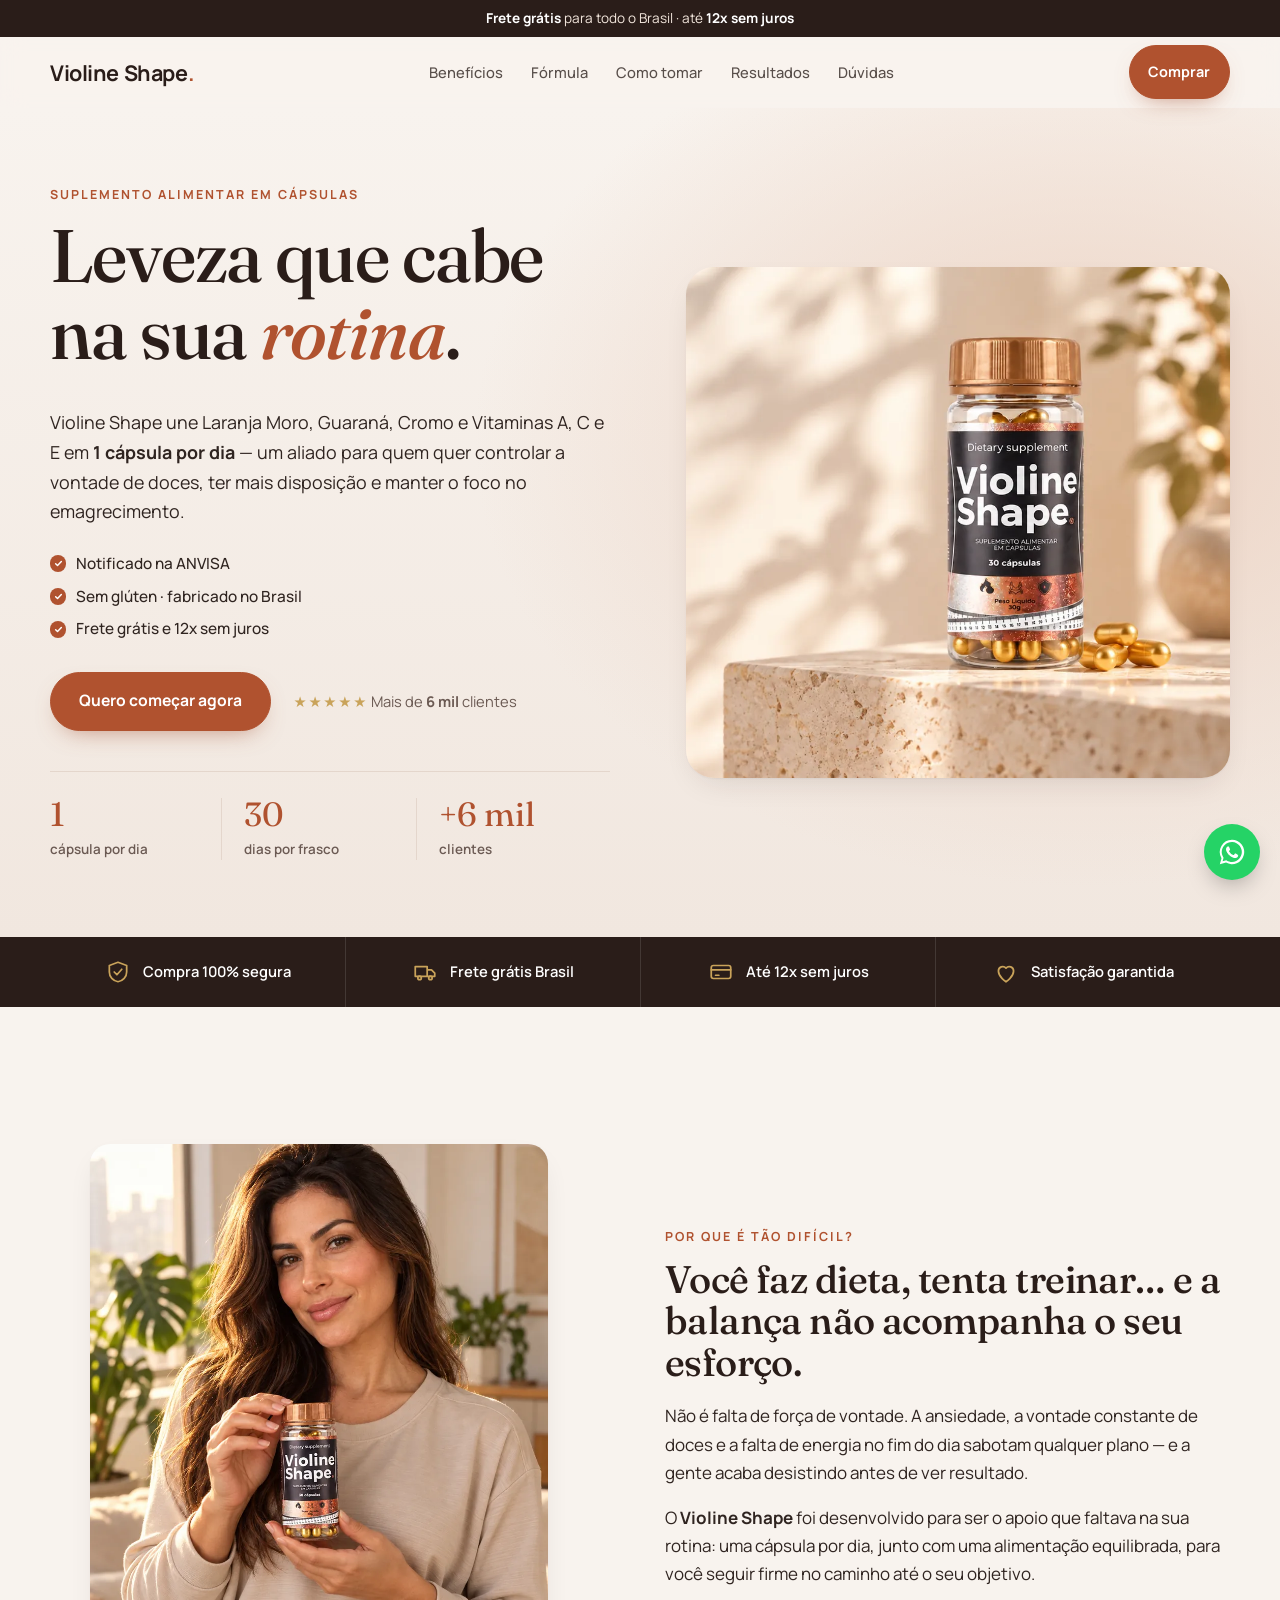
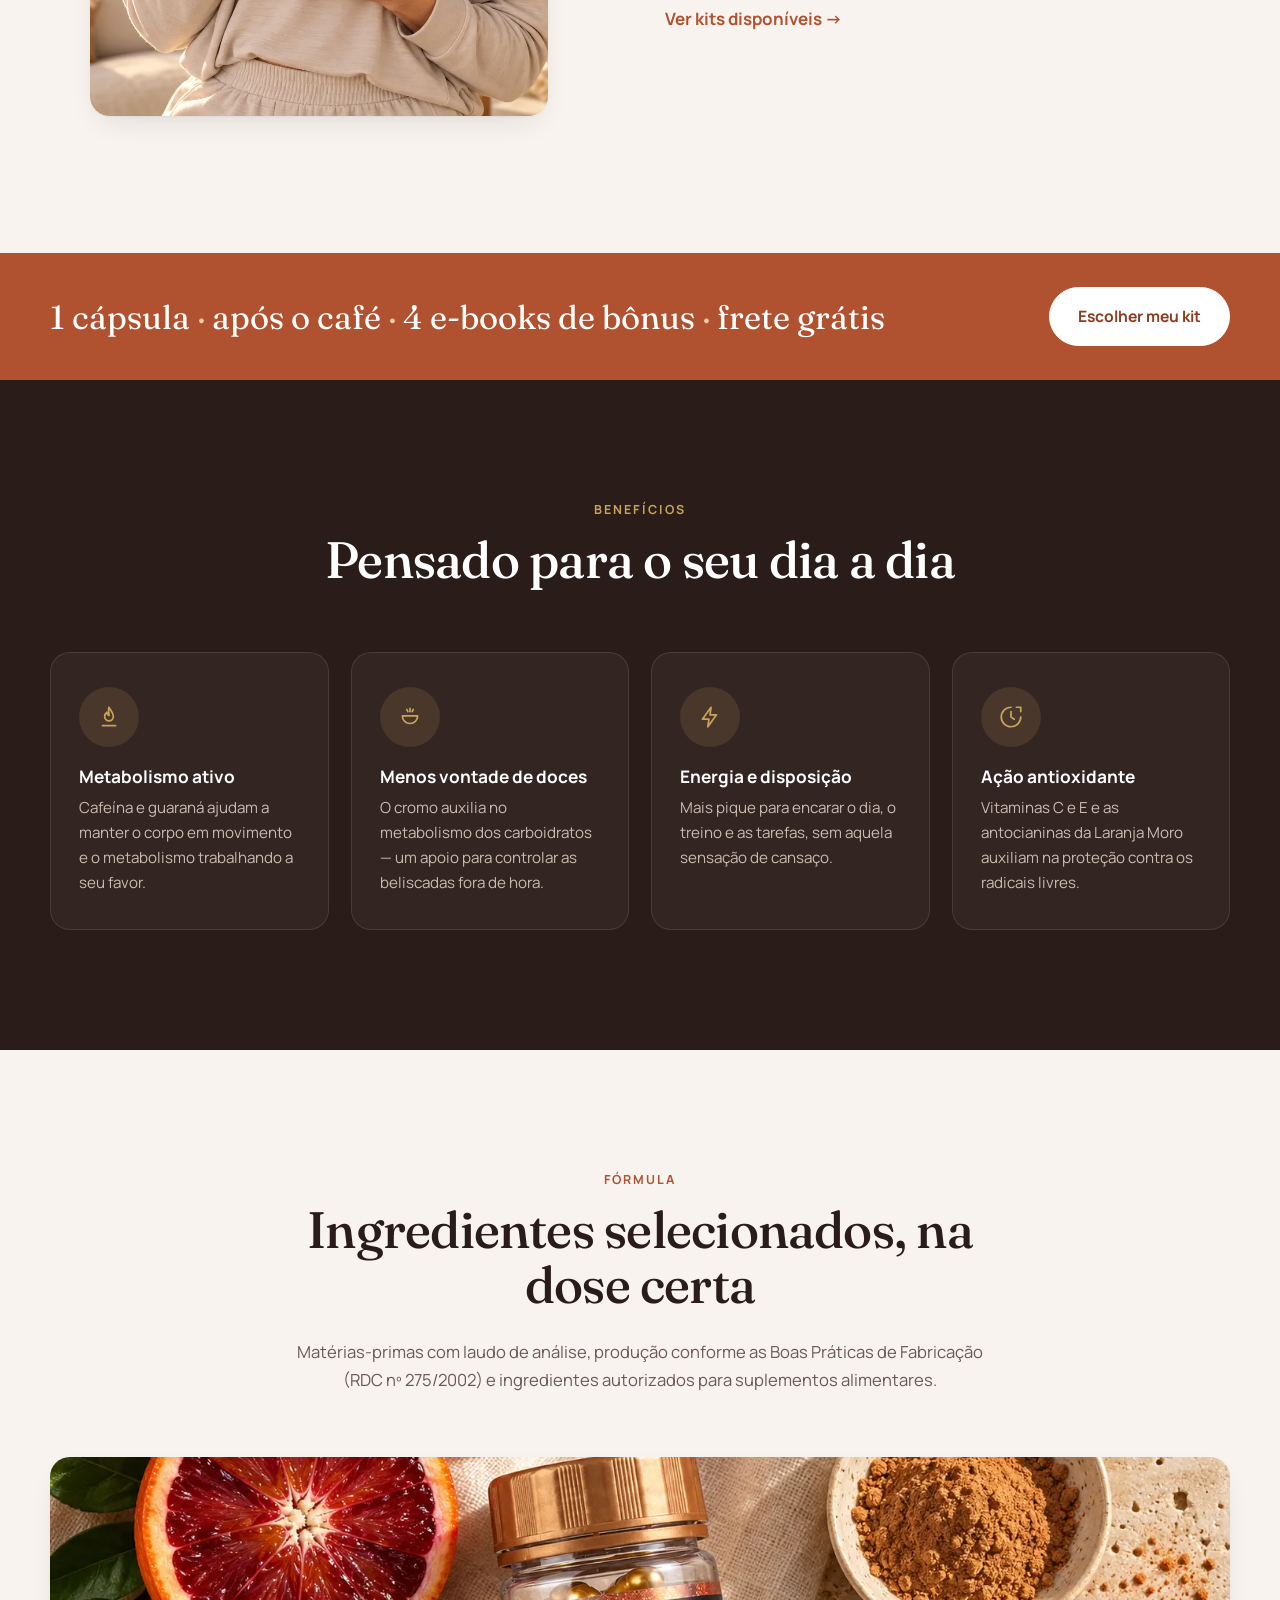
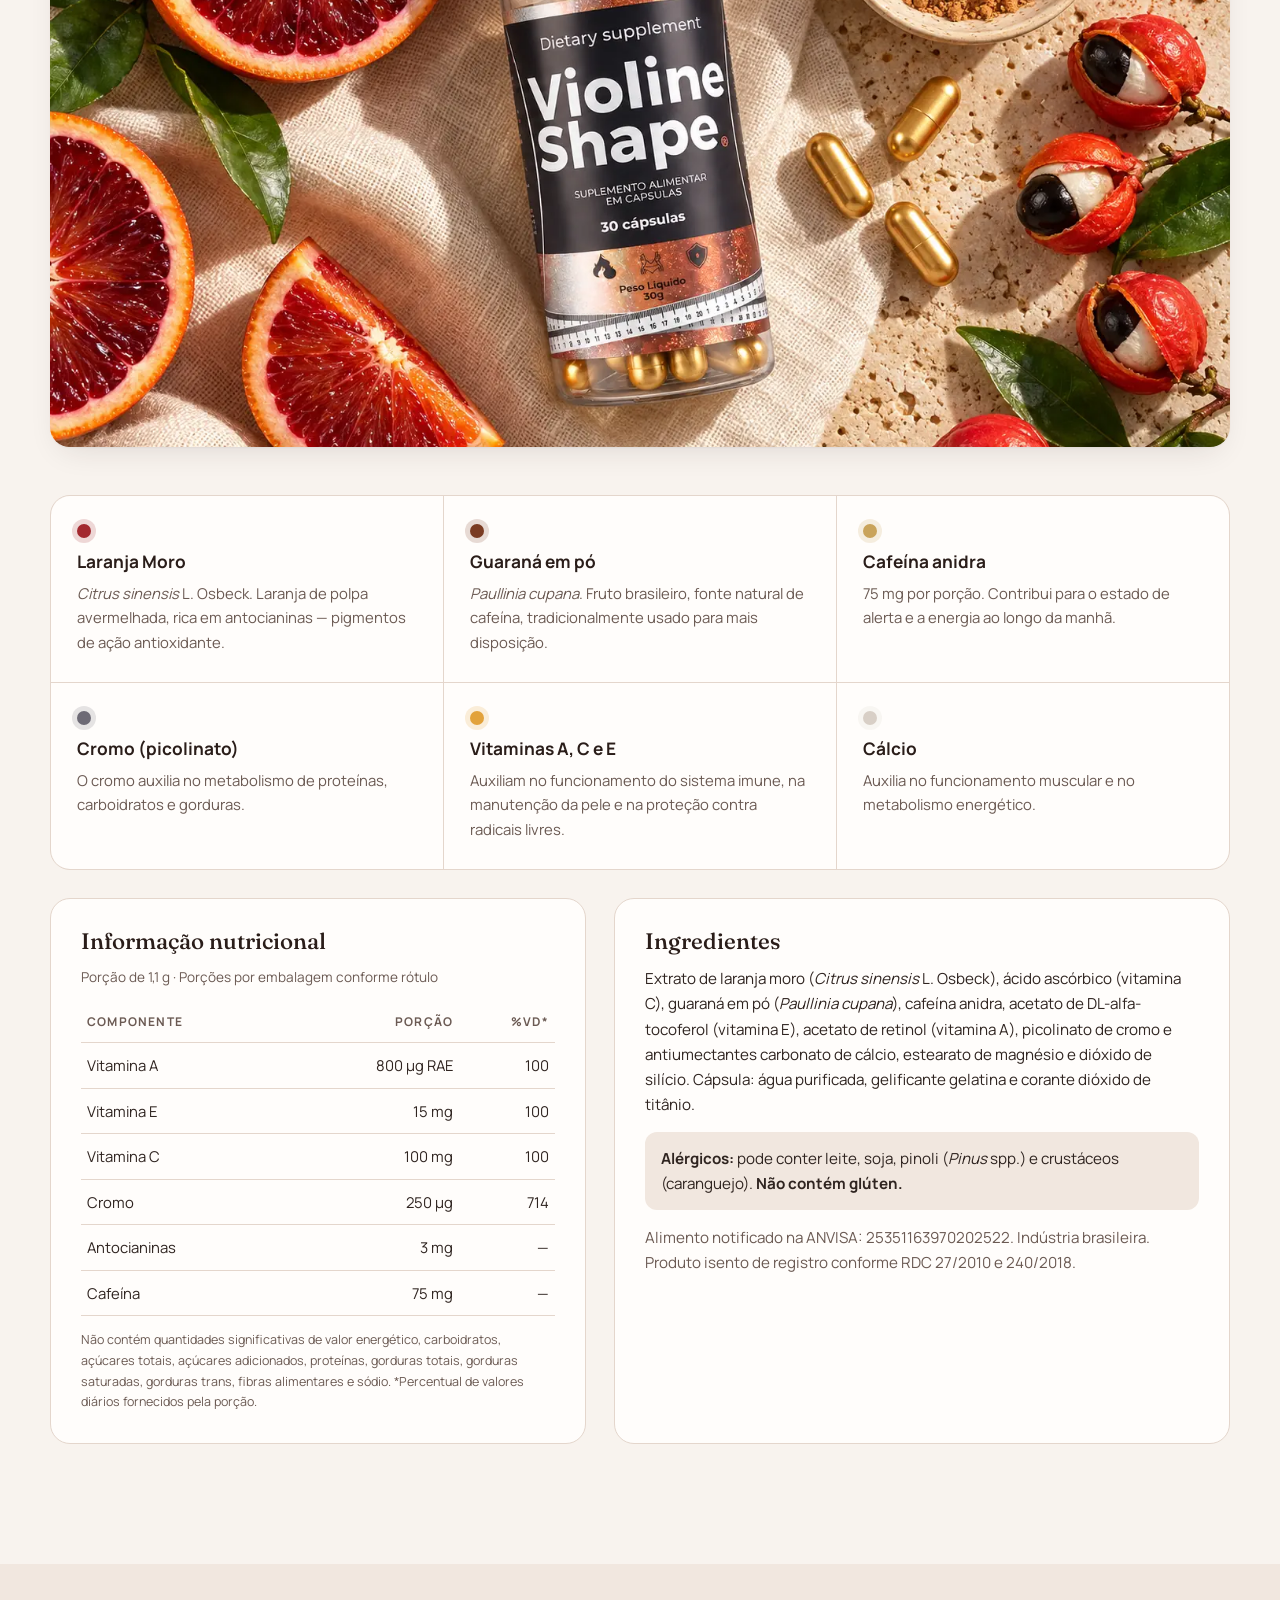
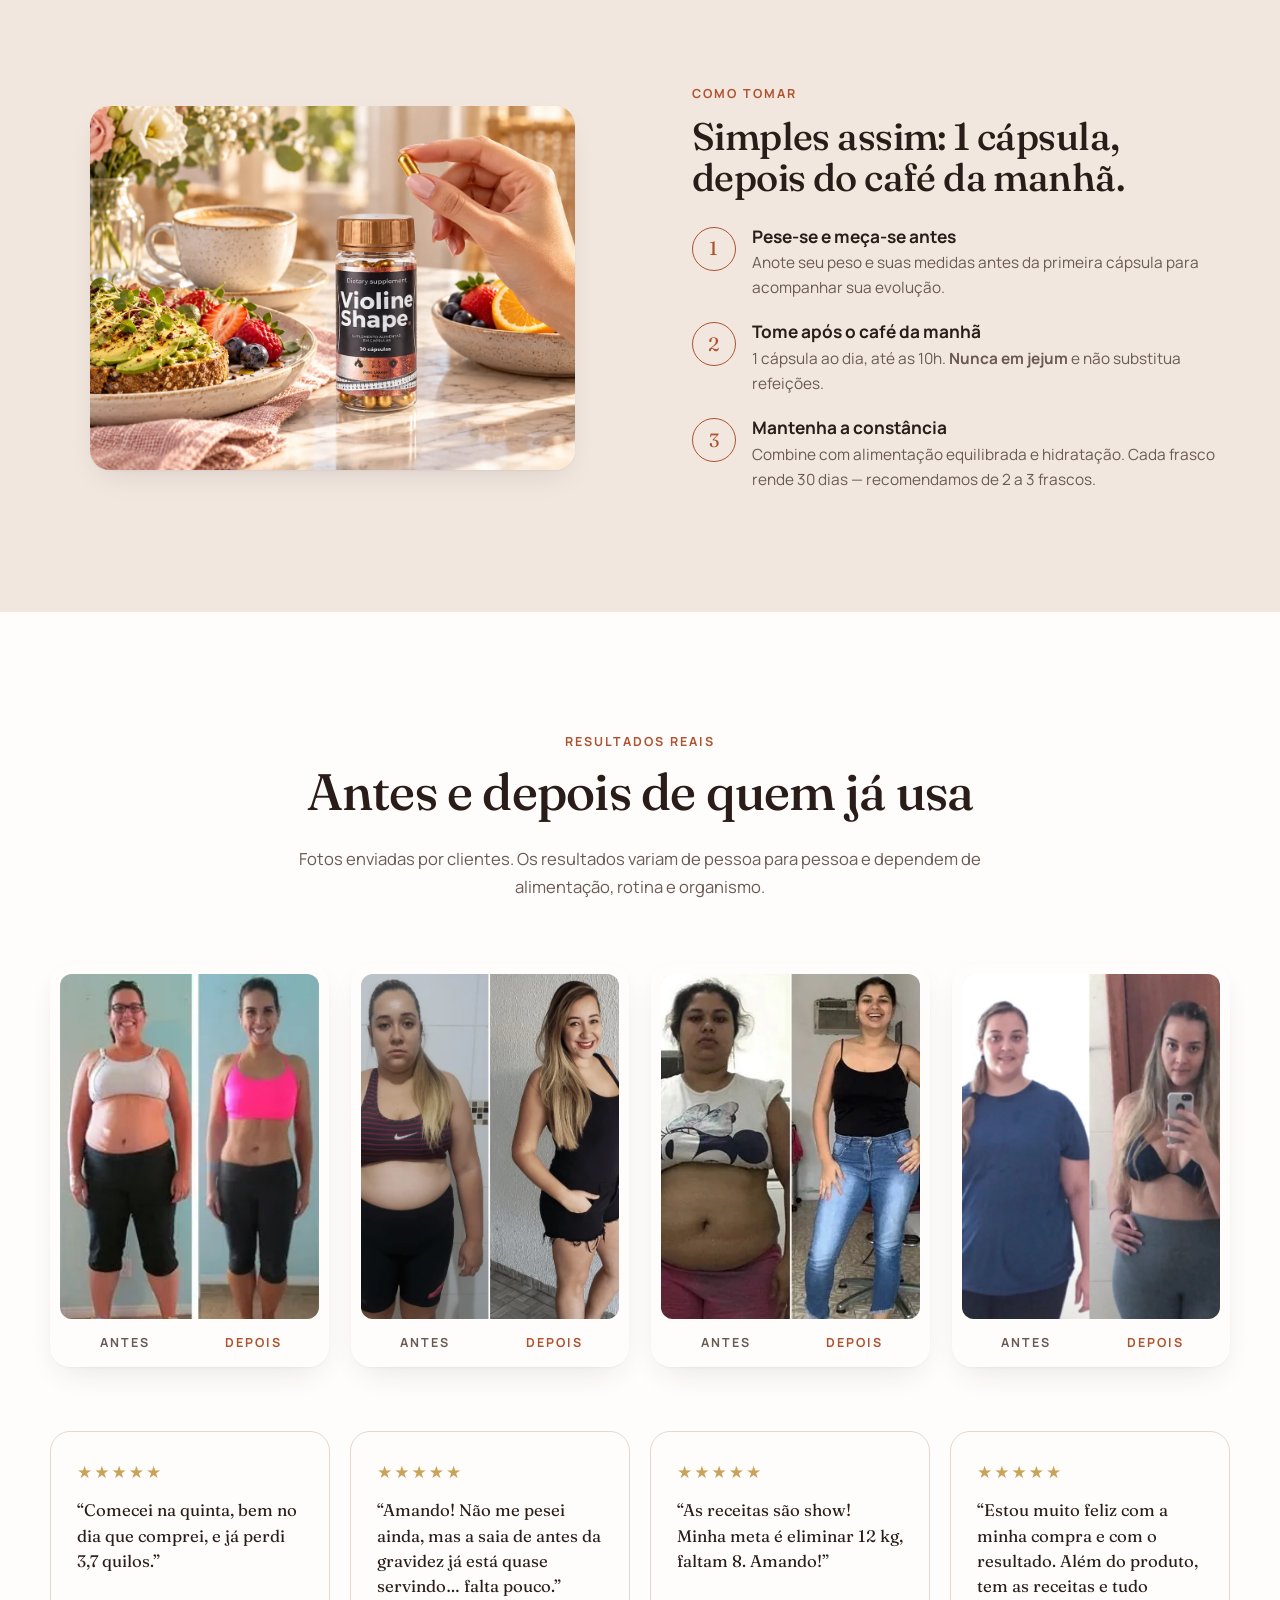
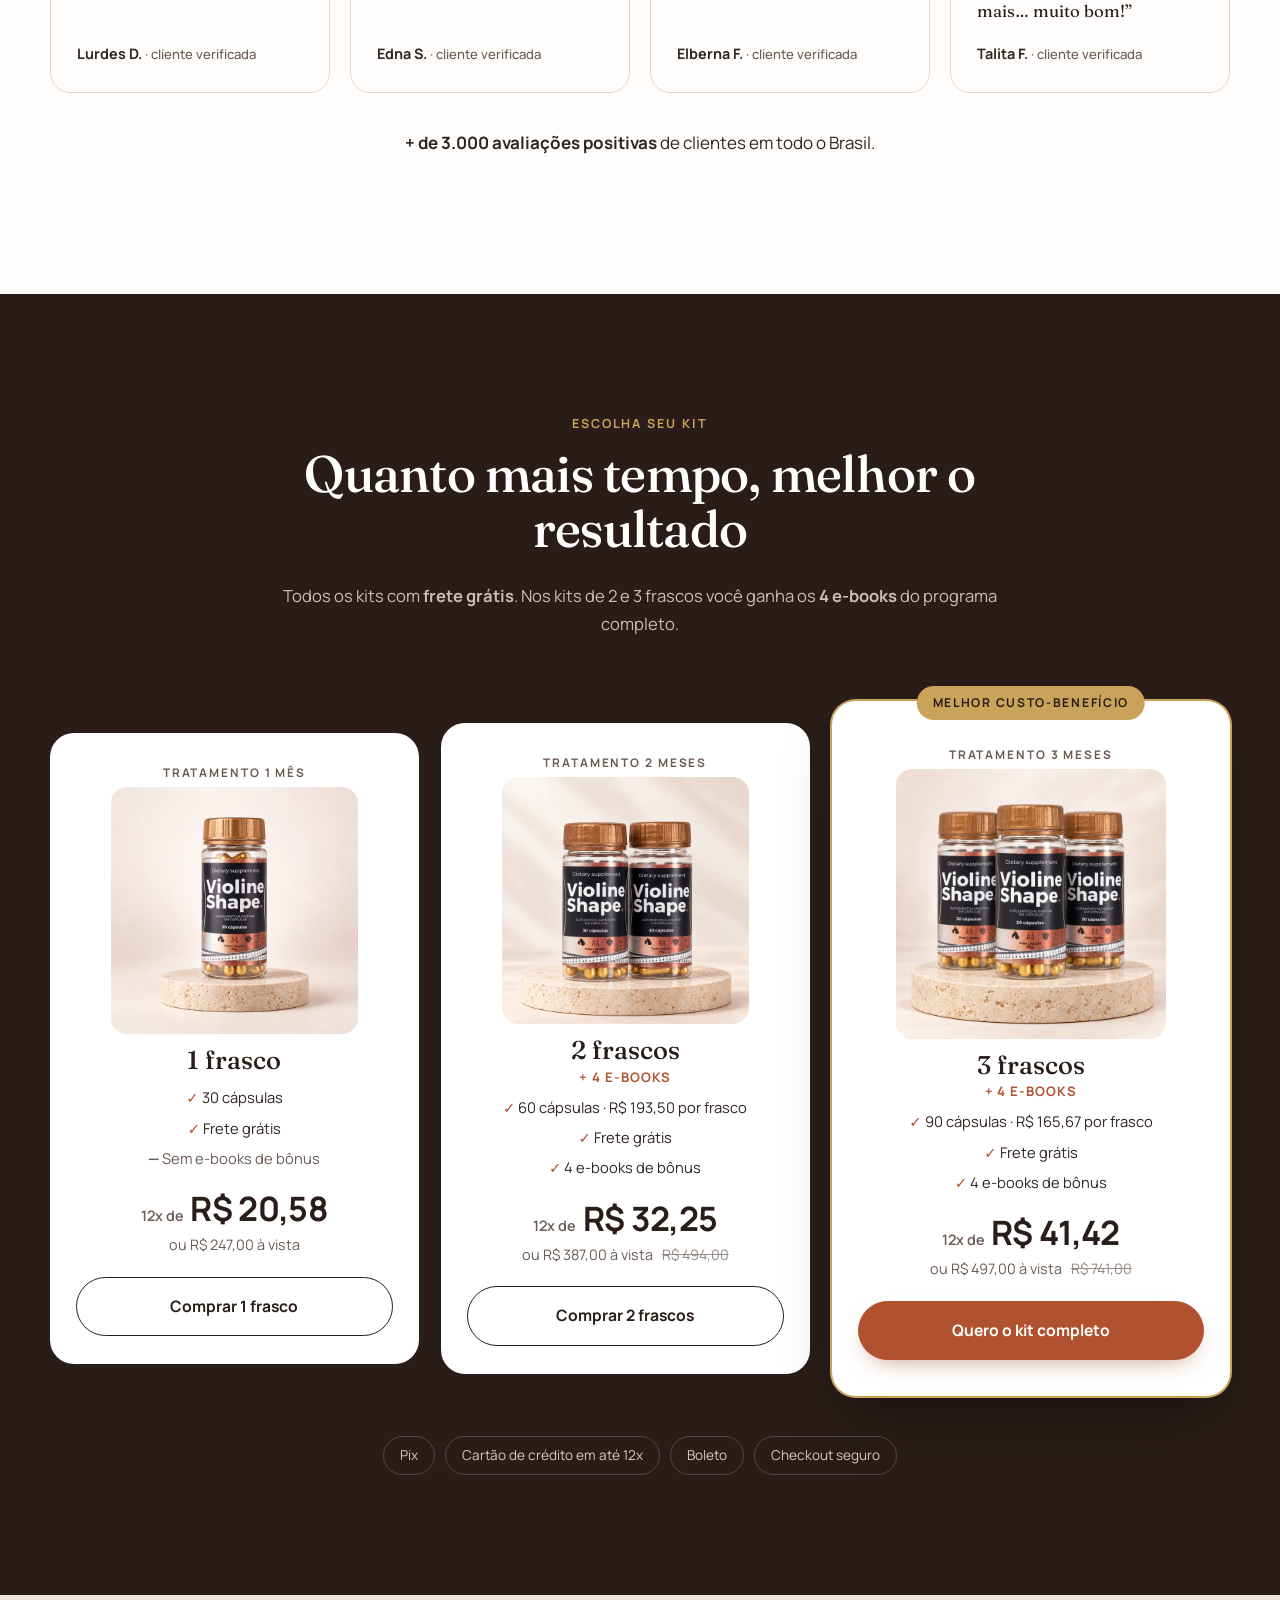
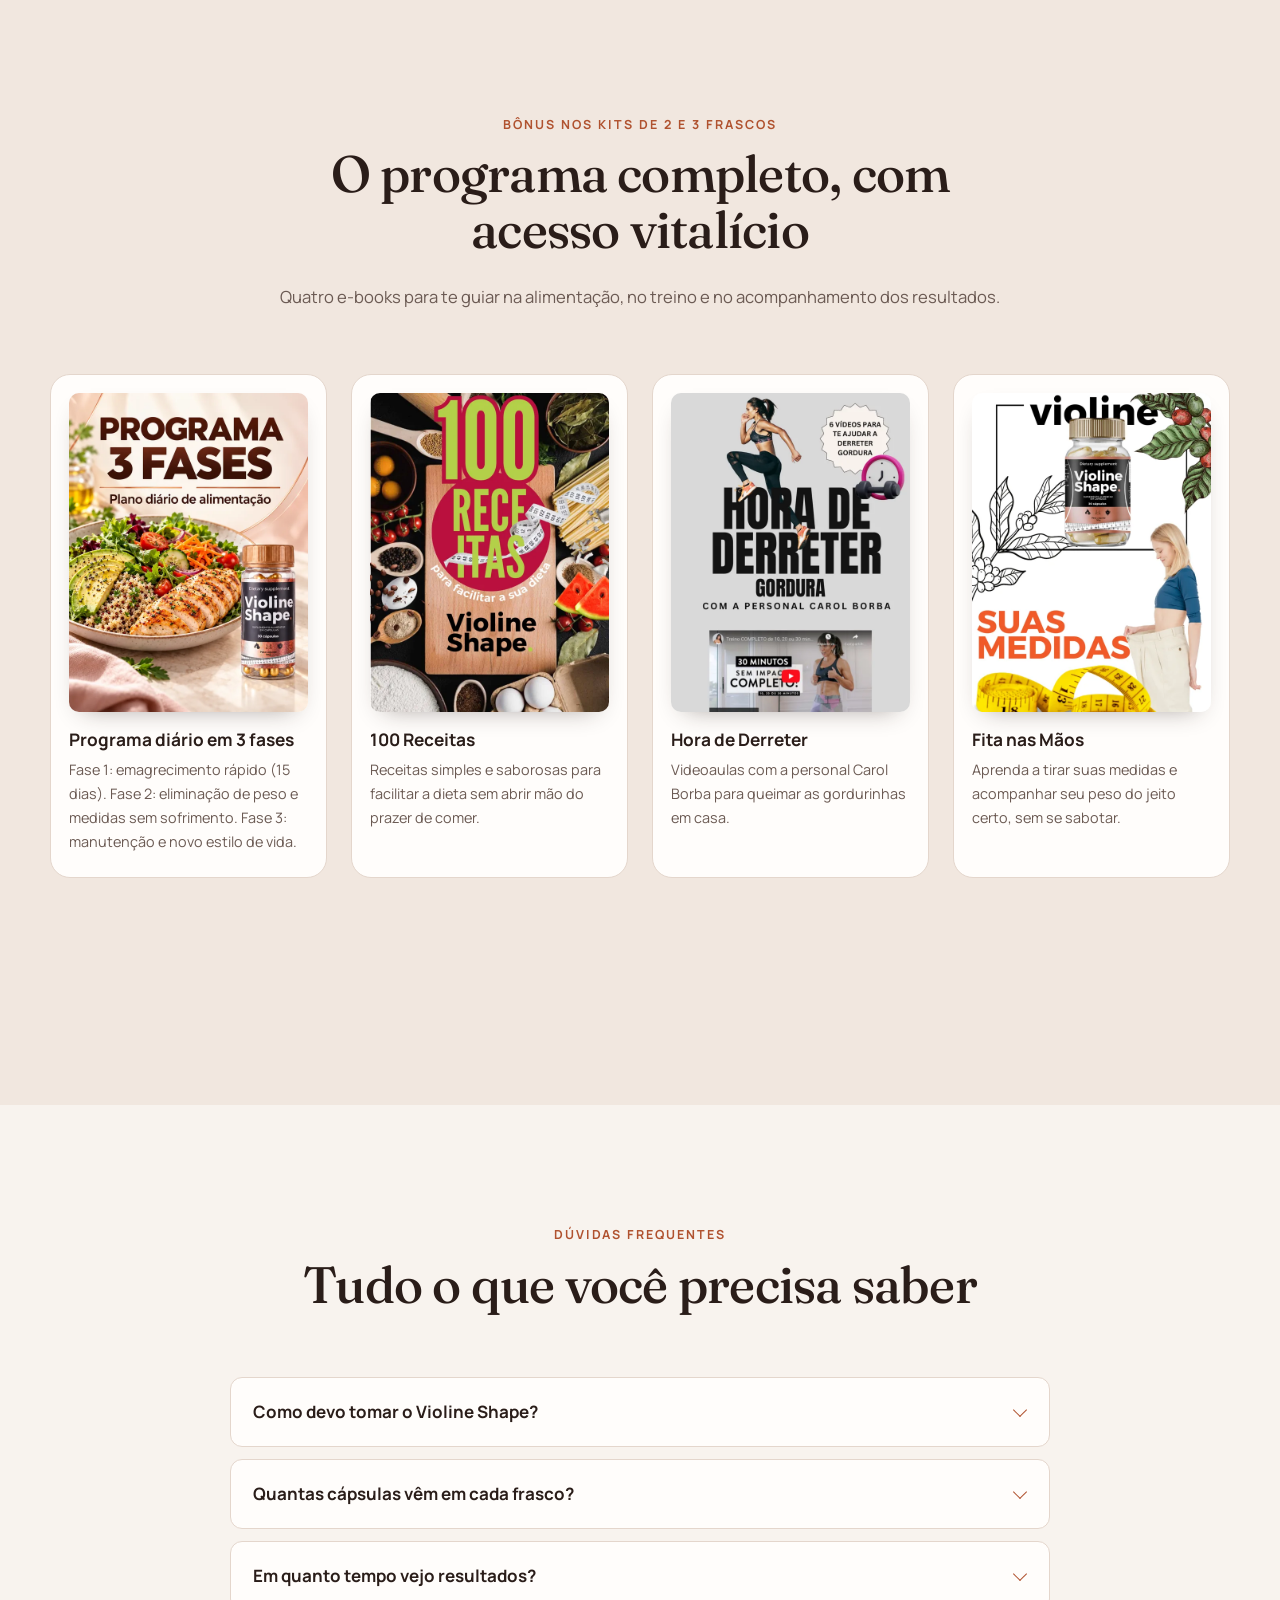
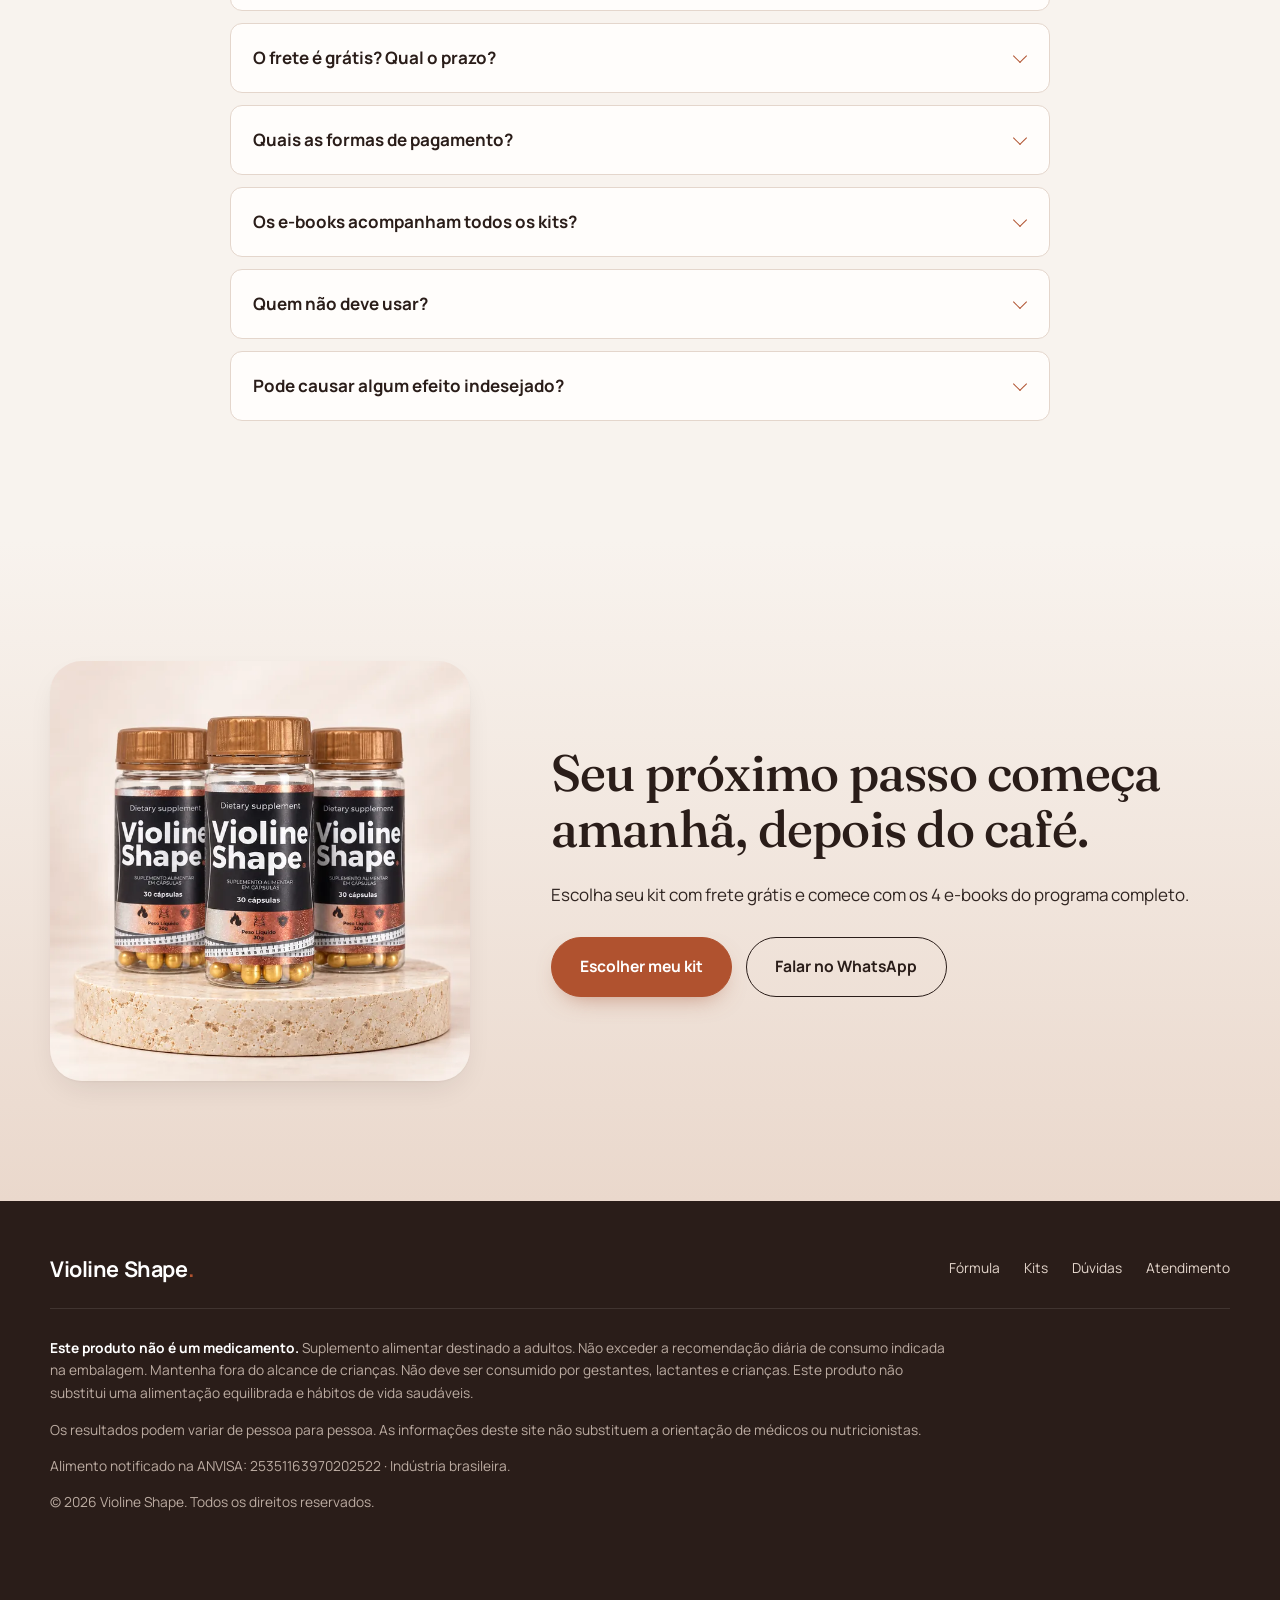
==== site/index.html @ 6eea7e4d "Landing pages Violine Shape (V1 e V2) Co-Authored-By: Claude Opus 5.5 <noreply@anthropic.com>" ====
<!doctype html>
<html lang="pt-BR">
<head>
  <meta charset="utf-8">
  <meta name="viewport" content="width=device-width, initial-scale=1">
  <title>Violine Shape — Suplemento com Laranja Moro, Guaraná e Cromo | Frete Grátis</title>
  <meta name="description" content="Violine Shape: suplemento alimentar em cápsulas com Laranja Moro, Guaraná, Cromo e Vitaminas A, C e E. Notificado na ANVISA, frete grátis para todo o Brasil e até 12x sem juros. Kits com 4 e-books de bônus.">
  <link rel="canonical" href="https://violineshape.com.br/">
  <meta name="robots" content="index, follow, max-image-preview:large">
  <meta name="theme-color" content="#f6efe9">

  <!-- Open Graph / redes sociais -->
  <meta property="og:type" content="product">
  <meta property="og:locale" content="pt_BR">
  <meta property="og:site_name" content="Violine Shape">
  <meta property="og:title" content="Violine Shape — sua rotina de emagrecimento com mais leveza">
  <meta property="og:description" content="Laranja Moro, Guaraná, Cromo e Vitaminas A, C e E em 1 cápsula por dia. Frete grátis e até 12x sem juros.">
  <meta property="og:url" content="https://violineshape.com.br/">
  <meta property="og:image" content="https://violineshape.com.br/assets/img/og-image.jpg">
  <meta property="og:image:width" content="1200">
  <meta property="og:image:height" content="630">
  <meta name="twitter:card" content="summary_large_image">

  <link rel="icon" href="assets/img/favicon.svg" type="image/svg+xml">
  <link rel="apple-touch-icon" href="assets/img/apple-touch-icon.png">

  <link rel="preconnect" href="https://fonts.googleapis.com">
  <link rel="preconnect" href="https://fonts.gstatic.com" crossorigin>
  <link rel="preload" as="image" href="assets/img/hero-mobile.webp" type="image/webp" fetchpriority="high">
  <link href="https://fonts.googleapis.com/css2?family=Fraunces:opsz,wght@9..144,400;9..144,500;9..144,600&family=Manrope:wght@400;500;600;700&display=swap" rel="stylesheet">
  <link rel="stylesheet" href="assets/css/style.css?v=3">

  <!--
    RASTREAMENTO DE ANÚNCIOS
    Cole aqui o Google Tag Manager (recomendado) ou Meta Pixel / GA4.
    O script main.js já envia para o dataLayer / fbq os eventos:
      - view_item (ao ver as ofertas)  - begin_checkout / InitiateCheckout (clique em comprar)
      - contact (clique no WhatsApp)
  -->

  <script type="application/ld+json">
  {
    "@context": "https://schema.org",
    "@graph": [
      {
        "@type": "Organization",
        "@id": "https://violineshape.com.br/#org",
        "name": "Violine Shape",
        "url": "https://violineshape.com.br/",
        "logo": "https://violineshape.com.br/assets/img/apple-touch-icon.png",
        "contactPoint": {
          "@type": "ContactPoint",
          "telephone": "+55-19-99393-2103",
          "contactType": "customer service",
          "areaServed": "BR",
          "availableLanguage": "Portuguese"
        }
      },
      {
        "@type": "Product",
        "@id": "https://violineshape.com.br/#produto",
        "name": "Violine Shape — Suplemento Alimentar em Cápsulas",
        "description": "Suplemento alimentar em cápsulas com extrato de Laranja Moro, Guaraná em pó, Cafeína, Cromo e Vitaminas A, C e E. Frasco com 30 cápsulas.",
        "brand": { "@type": "Brand", "name": "Violine Shape" },
        "image": [
          "https://violineshape.com.br/assets/img/kit-1.webp",
          "https://violineshape.com.br/assets/img/kit-3.webp"
        ],
        "category": "Suplemento alimentar",
        "offers": {
          "@type": "AggregateOffer",
          "priceCurrency": "BRL",
          "lowPrice": "247.00",
          "highPrice": "497.00",
          "offerCount": "3",
          "availability": "https://schema.org/InStock",
          "url": "https://violineshape.com.br/#ofertas"
        }
      },
      {
        "@type": "FAQPage",
        "@id": "https://violineshape.com.br/#faq",
        "mainEntity": [
          { "@type": "Question", "name": "Como devo tomar o Violine Shape?", "acceptedAnswer": { "@type": "Answer", "text": "Tome 1 cápsula por dia, logo após o café da manhã e até as 10h. Nunca tome em jejum." } },
          { "@type": "Question", "name": "Quantas cápsulas vêm em cada frasco?", "acceptedAnswer": { "@type": "Answer", "text": "Cada frasco tem 30 cápsulas, suficiente para 1 mês de uso." } },
          { "@type": "Question", "name": "O frete é grátis?", "acceptedAnswer": { "@type": "Answer", "text": "Sim. Todos os kits têm frete grátis para todo o Brasil." } },
          { "@type": "Question", "name": "Quais as formas de pagamento?", "acceptedAnswer": { "@type": "Answer", "text": "Pix, boleto e cartão de crédito em até 12x sem juros, em checkout 100% seguro." } },
          { "@type": "Question", "name": "Quem não deve usar o Violine Shape?", "acceptedAnswer": { "@type": "Answer", "text": "Gestantes, lactantes, menores de 19 anos, idosos acima de 65 anos, pessoas com problemas de tireoide, diabetes, hipertensão ou cardíacos e quem usa antidepressivos. Não consumir com bebida alcoólica." } },
          { "@type": "Question", "name": "Os e-books acompanham todos os kits?", "acceptedAnswer": { "@type": "Answer", "text": "Os 4 e-books de bônus acompanham os kits de 2 e 3 frascos. O kit de 1 frasco não inclui os e-books." } }
        ]
      }
    ]
  }
  </script>
</head>
<body>
  <a class="skip" href="#conteudo">Pular para o conteúdo</a>

  <div class="announce">
    <p><strong>Frete grátis</strong> para todo o Brasil <span aria-hidden="true">·</span> até <strong>12x sem juros</strong></p>
  </div>

  <header class="header" id="topo">
    <div class="container header__inner">
      <a href="#topo" class="logo" aria-label="Violine Shape — início">Violine<span>Shape<i>.</i></span></a>
      <nav class="nav" aria-label="Navegação principal">
        <a href="#beneficios">Benefícios</a>
        <a href="#formula">Fórmula</a>
        <a href="#como-tomar">Como tomar</a>
        <a href="#resultados">Resultados</a>
        <a href="#duvidas">Dúvidas</a>
      </nav>
      <a href="#ofertas" class="btn btn--sm">Comprar</a>
    </div>
  </header>

  <main id="conteudo">

    <!-- HERO -->
    <section class="hero">
      <div class="container hero__inner">
        <div class="hero__copy">
          <p class="eyebrow fade">Suplemento alimentar em cápsulas</p>
          <h1 class="fade">Leveza que cabe na sua <em>rotina</em>.</h1>
          <p class="lead fade">Violine Shape une Laranja Moro, Guaraná, Cromo e Vitaminas A, C e E em <strong>1 cápsula por dia</strong> — um aliado para quem quer controlar a vontade de doces, ter mais disposição e manter o foco no emagrecimento.</p>
          <ul class="checks fade">
            <li>Notificado na ANVISA</li>
            <li>Sem glúten · fabricado no Brasil</li>
            <li>Frete grátis e 12x sem juros</li>
          </ul>
          <div class="hero__cta fade">
            <a href="#ofertas" class="btn">Quero começar agora</a>
            <p class="social-proof"><span class="stars" aria-hidden="true">★★★★★</span> Mais de <strong>6 mil</strong> clientes</p>
          </div>
          <dl class="stats fade">
            <div><dt>1</dt><dd>cápsula por dia</dd></div>
            <div><dt>30</dt><dd>dias por frasco</dd></div>
            <div><dt>+6 mil</dt><dd>clientes</dd></div>
          </dl>
        </div>
        <figure class="hero__media fade">
          <img src="assets/img/hero-mobile.webp" alt="Frasco de Violine Shape sobre pedestal de pedra em luz natural" width="900" height="844" fetchpriority="high">
        </figure>
      </div>
    </section>

    <!-- FAIXA DE CONFIANÇA -->
    <section class="trust" aria-label="Garantias">
      <div class="container trust__grid">
        <div class="trust__item"><svg viewBox="0 0 24 24" aria-hidden="true"><path d="M12 3 4 6v6c0 4.5 3.4 8.3 8 9 4.6-.7 8-4.5 8-9V6l-8-3Z"/><path d="m8.5 12 2.5 2.5 4.5-5"/></svg><span>Compra 100% segura</span></div>
        <div class="trust__item"><svg viewBox="0 0 24 24" aria-hidden="true"><path d="M3 7h11v9H3zM14 10h4l3 3v3h-7z"/><circle cx="7" cy="17.5" r="1.6"/><circle cx="17" cy="17.5" r="1.6"/></svg><span>Frete grátis Brasil</span></div>
        <div class="trust__item"><svg viewBox="0 0 24 24" aria-hidden="true"><rect x="3" y="6" width="18" height="12" rx="2"/><path d="M3 10h18M7 15h3"/></svg><span>Até 12x sem juros</span></div>
        <div class="trust__item"><svg viewBox="0 0 24 24" aria-hidden="true"><path d="M12 21s-7-4.4-7-10a4 4 0 0 1 7-2.6A4 4 0 0 1 19 11c0 5.6-7 10-7 10Z"/></svg><span>Satisfação garantida</span></div>
      </div>
    </section>

    <!-- HISTÓRIA / PROBLEMA -->
    <section class="section story" id="sobre">
      <div class="container story__grid">
        <figure class="story__media fade">
          <img src="assets/img/lifestyle.webp" alt="Mulher sorrindo segurando um frasco de Violine Shape em casa" width="900" height="1125" loading="lazy" decoding="async">
        </figure>
        <div class="story__copy">
          <p class="eyebrow fade">Por que é tão difícil?</p>
          <h2 class="fade">Você faz dieta, tenta treinar… e a balança não acompanha o seu esforço.</h2>
          <p class="fade">Não é falta de força de vontade. A ansiedade, a vontade constante de doces e a falta de energia no fim do dia sabotam qualquer plano — e a gente acaba desistindo antes de ver resultado.</p>
          <p class="fade">O <strong>Violine Shape</strong> foi desenvolvido para ser o apoio que faltava na sua rotina: uma cápsula por dia, junto com uma alimentação equilibrada, para você seguir firme no caminho até o seu objetivo.</p>
          <a href="#ofertas" class="link-arrow fade">Ver kits disponíveis</a>
        </div>
      </div>
    </section>

    <!-- FAIXA DE DESTAQUE -->
    <section class="band" aria-label="Destaque">
      <div class="container band__inner">
        <p class="band__text fade">1 cápsula <span>·</span> após o café <span>·</span> 4 e-books de bônus <span>·</span> frete grátis</p>
        <a href="#ofertas" class="btn btn--light fade">Escolher meu kit</a>
      </div>
    </section>

    <!-- BENEFÍCIOS -->
    <section class="section section--dark" id="beneficios">
      <div class="container">
        <header class="section__head">
          <p class="eyebrow fade">Benefícios</p>
          <h2 class="fade">Pensado para o seu dia a dia</h2>
        </header>
        <div class="cards cards--4">
          <article class="card fade">
            <div class="card__icon"><svg viewBox="0 0 24 24" aria-hidden="true"><path d="M12 3c1 3 4 4.5 4 8.5a4 4 0 0 1-8 0c0-1.7.8-3 2-4 0 1.5.7 2.5 2 3 0-3-1-5.5 0-7.5Z"/><path d="M6 20h12"/></svg></div>
            <h3>Metabolismo ativo</h3>
            <p>Cafeína e guaraná ajudam a manter o corpo em movimento e o metabolismo trabalhando a seu favor.</p>
          </article>
          <article class="card fade">
            <div class="card__icon"><svg viewBox="0 0 24 24" aria-hidden="true"><path d="M5 11h14a7 7 0 0 1-14 0Z"/><path d="M12 4v3M9 5l1 2M15 5l-1 2"/></svg></div>
            <h3>Menos vontade de doces</h3>
            <p>O cromo auxilia no metabolismo dos carboidratos — um apoio para controlar as beliscadas fora de hora.</p>
          </article>
          <article class="card fade">
            <div class="card__icon"><svg viewBox="0 0 24 24" aria-hidden="true"><path d="M13 3 5 14h6l-1 7 8-11h-6l1-7Z"/></svg></div>
            <h3>Energia e disposição</h3>
            <p>Mais pique para encarar o dia, o treino e as tarefas, sem aquela sensação de cansaço.</p>
          </article>
          <article class="card fade">
            <div class="card__icon"><svg viewBox="0 0 24 24" aria-hidden="true"><path d="M12 3a9 9 0 1 0 9 9"/><path d="M12 7v5l3 2"/><path d="M17 3h4v4"/></svg></div>
            <h3>Ação antioxidante</h3>
            <p>Vitaminas C e E e as antocianinas da Laranja Moro auxiliam na proteção contra os radicais livres.</p>
          </article>
        </div>
      </div>
    </section>

    <!-- FÓRMULA -->
    <section class="section" id="formula">
      <div class="container">
        <header class="section__head">
          <p class="eyebrow fade">Fórmula</p>
          <h2 class="fade">Ingredientes selecionados, na dose certa</h2>
          <p class="section__sub fade">Matérias-primas com laudo de análise, produção conforme as Boas Práticas de Fabricação (RDC nº 275/2002) e ingredientes autorizados para suplementos alimentares.</p>
        </header>

        <figure class="formula__media fade">
          <img src="assets/img/ingredientes.webp" alt="Frasco de Violine Shape cercado de laranjas moro, guaraná e cápsulas" width="1500" height="1000" loading="lazy" decoding="async">
        </figure>

        <div class="ingredients">
          <article class="ingredient fade">
            <span class="ingredient__dot" style="--c:#a3282e"></span>
            <h3>Laranja Moro</h3>
            <p><em>Citrus sinensis</em> L. Osbeck. Laranja de polpa avermelhada, rica em antocianinas — pigmentos de ação antioxidante.</p>
          </article>
          <article class="ingredient fade">
            <span class="ingredient__dot" style="--c:#7a3b22"></span>
            <h3>Guaraná em pó</h3>
            <p><em>Paullinia cupana</em>. Fruto brasileiro, fonte natural de cafeína, tradicionalmente usado para mais disposição.</p>
          </article>
          <article class="ingredient fade">
            <span class="ingredient__dot" style="--c:#c9a35a"></span>
            <h3>Cafeína anidra</h3>
            <p>75 mg por porção. Contribui para o estado de alerta e a energia ao longo da manhã.</p>
          </article>
          <article class="ingredient fade">
            <span class="ingredient__dot" style="--c:#6d6a75"></span>
            <h3>Cromo (picolinato)</h3>
            <p>O cromo auxilia no metabolismo de proteínas, carboidratos e gorduras.</p>
          </article>
          <article class="ingredient fade">
            <span class="ingredient__dot" style="--c:#e2a23b"></span>
            <h3>Vitaminas A, C e E</h3>
            <p>Auxiliam no funcionamento do sistema imune, na manutenção da pele e na proteção contra radicais livres.</p>
          </article>
          <article class="ingredient fade">
            <span class="ingredient__dot" style="--c:#d8cfc6"></span>
            <h3>Cálcio</h3>
            <p>Auxilia no funcionamento muscular e no metabolismo energético.</p>
          </article>
        </div>

        <div class="label fade">
          <div class="label__table">
            <h3>Informação nutricional</h3>
            <p class="label__meta">Porção de 1,1 g · Porções por embalagem conforme rótulo</p>
            <table>
              <thead><tr><th scope="col">Componente</th><th scope="col">Porção</th><th scope="col">%VD*</th></tr></thead>
              <tbody>
                <tr><td>Vitamina A</td><td>800 µg RAE</td><td>100</td></tr>
                <tr><td>Vitamina E</td><td>15 mg</td><td>100</td></tr>
                <tr><td>Vitamina C</td><td>100 mg</td><td>100</td></tr>
                <tr><td>Cromo</td><td>250 µg</td><td>714</td></tr>
                <tr><td>Antocianinas</td><td>3 mg</td><td>—</td></tr>
                <tr><td>Cafeína</td><td>75 mg</td><td>—</td></tr>
              </tbody>
            </table>
            <p class="label__note">Não contém quantidades significativas de valor energético, carboidratos, açúcares totais, açúcares adicionados, proteínas, gorduras totais, gorduras saturadas, gorduras trans, fibras alimentares e sódio. *Percentual de valores diários fornecidos pela porção.</p>
          </div>
          <div class="label__text">
            <h3>Ingredientes</h3>
            <p>Extrato de laranja moro (<em>Citrus sinensis</em> L. Osbeck), ácido ascórbico (vitamina C), guaraná em pó (<em>Paullinia cupana</em>), cafeína anidra, acetato de DL-alfa-tocoferol (vitamina E), acetato de retinol (vitamina A), picolinato de cromo e antiumectantes carbonato de cálcio, estearato de magnésio e dióxido de silício. Cápsula: água purificada, gelificante gelatina e corante dióxido de titânio.</p>
            <p class="allergens"><strong>Alérgicos:</strong> pode conter leite, soja, pinoli (<em>Pinus</em> spp.) e crustáceos (caranguejo). <strong>Não contém glúten.</strong></p>
            <p class="small">Alimento notificado na ANVISA: 25351163970202522. Indústria brasileira. Produto isento de registro conforme RDC 27/2010 e 240/2018.</p>
          </div>
        </div>
      </div>
    </section>

    <!-- COMO TOMAR -->
    <section class="section section--tint" id="como-tomar">
      <div class="container howto">
        <figure class="howto__media fade">
          <img src="assets/img/rotina.webp" alt="Mesa de café da manhã com frasco de Violine Shape e mão segurando uma cápsula" width="1200" height="900" loading="lazy" decoding="async">
        </figure>
        <div class="howto__copy">
          <p class="eyebrow fade">Como tomar</p>
          <h2 class="fade">Simples assim: 1 cápsula, depois do café da manhã.</h2>
          <ol class="steps">
            <li class="fade"><span>1</span><div><h3>Pese-se e meça-se antes</h3><p>Anote seu peso e suas medidas antes da primeira cápsula para acompanhar sua evolução.</p></div></li>
            <li class="fade"><span>2</span><div><h3>Tome após o café da manhã</h3><p>1 cápsula ao dia, até as 10h. <strong>Nunca em jejum</strong> e não substitua refeições.</p></div></li>
            <li class="fade"><span>3</span><div><h3>Mantenha a constância</h3><p>Combine com alimentação equilibrada e hidratação. Cada frasco rende 30 dias — recomendamos de 2 a 3 frascos.</p></div></li>
          </ol>
        </div>
      </div>
    </section>

    <!-- RESULTADOS / ANTES E DEPOIS -->
    <section class="section" id="resultados">
      <div class="container">
        <header class="section__head">
          <p class="eyebrow fade">Resultados reais</p>
          <h2 class="fade">Antes e depois de quem já usa</h2>
          <p class="section__sub fade">Fotos enviadas por clientes. Os resultados variam de pessoa para pessoa e dependem de alimentação, rotina e organismo.</p>
        </header>

        <div class="ba">
          <figure class="ba__item fade"><div class="ba__img"><img src="assets/img/v2/antes-depois-1.webp" alt="Antes e depois de cliente usando Violine Shape" width="236" height="344" loading="lazy" decoding="async"></div><figcaption><span>Antes</span><span>Depois</span></figcaption></figure>
          <figure class="ba__item fade"><div class="ba__img"><img src="assets/img/v2/antes-depois-2.webp" alt="Antes e depois de cliente usando Violine Shape" width="800" height="800" loading="lazy" decoding="async"></div><figcaption><span>Antes</span><span>Depois</span></figcaption></figure>
          <figure class="ba__item fade"><div class="ba__img"><img src="assets/img/v2/antes-depois-4.webp" alt="Antes e depois de cliente usando Violine Shape" width="450" height="450" loading="lazy" decoding="async"></div><figcaption><span>Antes</span><span>Depois</span></figcaption></figure>
          <figure class="ba__item fade"><div class="ba__img"><img src="assets/img/v2/antes-depois-3.webp" alt="Antes e depois de cliente usando Violine Shape" width="800" height="800" loading="lazy" decoding="async"></div><figcaption><span>Antes</span><span>Depois</span></figcaption></figure>
        </div>

        <div class="reviews">
          <blockquote class="review fade">
            <div class="stars" aria-label="5 de 5 estrelas">★★★★★</div>
            <p>“Comecei na quinta, bem no dia que comprei, e já perdi 3,7 quilos.”</p>
            <footer>Lurdes D. <span>· cliente verificada</span></footer>
          </blockquote>
          <blockquote class="review fade">
            <div class="stars" aria-label="5 de 5 estrelas">★★★★★</div>
            <p>“Amando! Não me pesei ainda, mas a saia de antes da gravidez já está quase servindo… falta pouco.”</p>
            <footer>Edna S. <span>· cliente verificada</span></footer>
          </blockquote>
          <blockquote class="review fade">
            <div class="stars" aria-label="5 de 5 estrelas">★★★★★</div>
            <p>“As receitas são show! Minha meta é eliminar 12 kg, faltam 8. Amando!”</p>
            <footer>Elberna F. <span>· cliente verificada</span></footer>
          </blockquote>
          <blockquote class="review fade">
            <div class="stars" aria-label="5 de 5 estrelas">★★★★★</div>
            <p>“Estou muito feliz com a minha compra e com o resultado. Além do produto, tem as receitas e tudo mais… muito bom!”</p>
            <footer>Talita F. <span>· cliente verificada</span></footer>
          </blockquote>
        </div>
        <p class="center fade"><strong>+ de 3.000 avaliações positivas</strong> de clientes em todo o Brasil.</p>
      </div>
    </section>

    <!-- OFERTAS -->
    <section class="section section--dark" id="ofertas">
      <div class="container">
        <header class="section__head">
          <p class="eyebrow fade">Escolha seu kit</p>
          <h2 class="fade">Quanto mais tempo, melhor o resultado</h2>
          <p class="section__sub fade">Todos os kits com <strong>frete grátis</strong>. Nos kits de 2 e 3 frascos você ganha os <strong>4 e-books</strong> do programa completo.</p>
        </header>

        <div class="offers">
          <article class="offer fade">
            <p class="offer__tag">Tratamento 1 mês</p>
            <img src="assets/img/kit-1.webp" alt="1 frasco de Violine Shape" width="700" height="700" loading="lazy" decoding="async">
            <h3>1 frasco</h3>
            <ul class="offer__list">
              <li>30 cápsulas</li>
              <li>Frete grátis</li>
              <li class="is-off">Sem e-books de bônus</li>
            </ul>
            <p class="offer__price"><small>12x de</small> R$ 20,58</p>
            <p class="offer__cash">ou R$ 247,00 à vista</p>
            <a class="btn btn--ghost btn--block js-checkout" data-kit="1" data-value="247" href="https://ev.braip.com/checkout/plao14z6/chek66ol?currency=BRL" rel="noopener">Comprar 1 frasco</a>
          </article>

          <article class="offer fade">
            <p class="offer__tag">Tratamento 2 meses</p>
            <img src="assets/img/kit-2.webp" alt="2 frascos de Violine Shape" width="700" height="700" loading="lazy" decoding="async">
            <h3>2 frascos <span>+ 4 e-books</span></h3>
            <ul class="offer__list">
              <li>60 cápsulas · R$ 193,50 por frasco</li>
              <li>Frete grátis</li>
              <li>4 e-books de bônus</li>
            </ul>
            <p class="offer__price"><small>12x de</small> R$ 32,25</p>
            <p class="offer__cash">ou R$ 387,00 à vista <s>R$ 494,00</s></p>
            <a class="btn btn--ghost btn--block js-checkout" data-kit="2" data-value="387" href="https://ev.braip.com/checkout/planv8ky/chek66ol?currency=BRL" rel="noopener">Comprar 2 frascos</a>
          </article>
          <article class="offer offer--featured fade">
            <p class="offer__badge">Melhor custo-benefício</p>
            <p class="offer__tag">Tratamento 3 meses</p>
            <img src="assets/img/kit-3.webp" alt="3 frascos de Violine Shape" width="700" height="700" loading="lazy" decoding="async">
            <h3>3 frascos <span>+ 4 e-books</span></h3>
            <ul class="offer__list">
              <li>90 cápsulas · R$ 165,67 por frasco</li>
              <li>Frete grátis</li>
              <li>4 e-books de bônus</li>
            </ul>
            <p class="offer__price"><small>12x de</small> R$ 41,42</p>
            <p class="offer__cash">ou R$ 497,00 à vista <s>R$ 741,00</s></p>
            <a class="btn btn--block js-checkout" data-kit="3" data-value="497" href="https://ev.braip.com/checkout/plawlnk2/chek66ol?currency=BRL" rel="noopener">Quero o kit completo</a>
          </article>

        </div>

        <div class="payments fade">
          <span>Pix</span><span>Cartão de crédito em até 12x</span><span>Boleto</span><span>Checkout seguro</span>
        </div>
      </div>
    </section>

    <!-- BÔNUS -->
    <section class="section section--tint" id="bonus">
      <div class="container">
        <header class="section__head">
          <p class="eyebrow fade">Bônus nos kits de 2 e 3 frascos</p>
          <h2 class="fade">O programa completo, com acesso vitalício</h2>
          <p class="section__sub fade">Quatro e-books para te guiar na alimentação, no treino e no acompanhamento dos resultados.</p>
        </header>
        <div class="ebooks">
          <article class="ebook fade">
            <img src="assets/img/ebook-fases.webp" alt="Capa do e-book Programa 3 Fases" width="600" height="800" loading="lazy" decoding="async">
            <h3>Programa diário em 3 fases</h3>
            <p>Fase 1: emagrecimento rápido (15 dias). Fase 2: eliminação de peso e medidas sem sofrimento. Fase 3: manutenção e novo estilo de vida.</p>
          </article>
          <article class="ebook fade">
            <img src="assets/img/ebook-receitas.webp" alt="Capa do e-book 100 Receitas" width="600" height="850" loading="lazy" decoding="async">
            <h3>100 Receitas</h3>
            <p>Receitas simples e saborosas para facilitar a dieta sem abrir mão do prazer de comer.</p>
          </article>
          <article class="ebook fade">
            <img src="assets/img/ebook-derreter.webp" alt="Capa do e-book Hora de Derreter" width="600" height="850" loading="lazy" decoding="async">
            <h3>Hora de Derreter</h3>
            <p>Videoaulas com a personal Carol Borba para queimar as gordurinhas em casa.</p>
          </article>
          <article class="ebook fade">
            <img src="assets/img/ebook-medidas.webp" alt="Capa do e-book Suas Medidas" width="600" height="850" loading="lazy" decoding="async">
            <h3>Fita nas Mãos</h3>
            <p>Aprenda a tirar suas medidas e acompanhar seu peso do jeito certo, sem se sabotar.</p>
          </article>
        </div>
        <div class="center fade"><a href="#ofertas" class="btn">Quero os 4 e-books de bônus</a></div>
      </div>
    </section>

    <!-- FAQ -->
    <section class="section" id="duvidas">
      <div class="container container--narrow">
        <header class="section__head">
          <p class="eyebrow fade">Dúvidas frequentes</p>
          <h2 class="fade">Tudo o que você precisa saber</h2>
        </header>
        <div class="faq">
          <details class="fade"><summary>Como devo tomar o Violine Shape?</summary><p>Tome 1 cápsula por dia, logo após o café da manhã e até as 10h. <strong>Nunca tome em jejum</strong> e não substitua refeições pelo produto.</p></details>
          <details class="fade"><summary>Quantas cápsulas vêm em cada frasco?</summary><p>Cada frasco contém 30 cápsulas, o suficiente para 1 mês de uso. Para melhores resultados, recomendamos de 2 a 3 frascos.</p></details>
          <details class="fade"><summary>Em quanto tempo vejo resultados?</summary><p>Cada organismo responde de um jeito, e o resultado depende também da sua alimentação e rotina. Por isso, pese-se e tire suas medidas antes da primeira cápsula e acompanhe sua evolução com o e-book Fita nas Mãos.</p></details>
          <details class="fade"><summary>O frete é grátis? Qual o prazo?</summary><p>Sim, todos os kits têm frete grátis para todo o Brasil. O prazo é informado no checkout de acordo com o seu CEP, e você recebe o código de rastreio por e-mail.</p></details>
          <details class="fade"><summary>Quais as formas de pagamento?</summary><p>Pix, boleto e cartão de crédito em até 12x sem juros. O pagamento é processado em ambiente seguro.</p></details>
          <details class="fade"><summary>Os e-books acompanham todos os kits?</summary><p>Os 4 e-books de bônus acompanham os kits de <strong>2 e 3 frascos</strong>. O kit de 1 frasco não inclui os e-books.</p></details>
          <details class="fade"><summary>Quem não deve usar?</summary><p>Gestantes, lactantes, menores de 19 anos, idosos acima de 65 anos, pessoas com problemas de tireoide, diabetes, hipertensão ou cardíacos e pessoas que tomam antidepressivos. Não consumir com bebida alcoólica. Em caso de dúvida, consulte seu médico.</p></details>
          <details class="fade"><summary>Pode causar algum efeito indesejado?</summary><p>Por conter cafeína, algumas pessoas podem sentir dor de cabeça, náusea, desconforto no estômago, insônia ou sonolência. Tontura pode ocorrer se a pessoa deixar de se alimentar — por isso o produto nunca deve substituir refeições. Se sentir qualquer desconforto, suspenda o uso e procure orientação médica.</p></details>
        </div>
      </div>
    </section>

    <!-- CTA FINAL -->
    <section class="section final">
      <div class="container final__inner">
        <img class="final__img fade" src="assets/img/kit-3.webp" alt="" width="700" height="700" loading="lazy" decoding="async">
        <div>
          <h2 class="fade">Seu próximo passo começa amanhã, depois do café.</h2>
          <p class="fade">Escolha seu kit com frete grátis e comece com os 4 e-books do programa completo.</p>
          <div class="final__actions fade">
            <a href="#ofertas" class="btn">Escolher meu kit</a>
            <a href="https://wa.me/5519993932103?text=Ol%C3%A1!%20Visitei%20o%20site%20do%20Violine%20Shape%20e%20gostaria%20de%20mais%20informa%C3%A7%C3%B5es." class="btn btn--ghost js-whats" target="_blank" rel="noopener">Falar no WhatsApp</a>
          </div>
        </div>
      </div>
    </section>
  </main>

  <footer class="footer">
    <div class="container">
      <div class="footer__top">
        <a href="#topo" class="logo logo--light">Violine<span>Shape<i>.</i></span></a>
        <nav aria-label="Rodapé">
          <a href="#formula">Fórmula</a>
          <a href="#ofertas">Kits</a>
          <a href="#duvidas">Dúvidas</a>
          <a href="https://wa.me/5519993932103" class="js-whats" target="_blank" rel="noopener">Atendimento</a>
        </nav>
      </div>
      <div class="footer__legal">
        <p><strong>Este produto não é um medicamento.</strong> Suplemento alimentar destinado a adultos. Não exceder a recomendação diária de consumo indicada na embalagem. Mantenha fora do alcance de crianças. Não deve ser consumido por gestantes, lactantes e crianças. Este produto não substitui uma alimentação equilibrada e hábitos de vida saudáveis.</p>
        <p>Os resultados podem variar de pessoa para pessoa. As informações deste site não substituem a orientação de médicos ou nutricionistas.</p>
        <p>Alimento notificado na ANVISA: 25351163970202522 · Indústria brasileira.</p>
        <p>© <span id="ano">2026</span> Violine Shape. Todos os direitos reservados.</p>
      </div>
    </div>
  </footer>

  <!-- Barra fixa mobile -->
  <div class="sticky-cta" aria-hidden="true">
    <div><strong>A partir de 12x R$ 20,58</strong><span>Frete grátis</span></div>
    <a href="#ofertas" class="btn btn--sm" tabindex="-1">Ver kits</a>
  </div>

  <a class="whats-float js-whats" href="https://wa.me/5519993932103?text=Ol%C3%A1!%20Visitei%20o%20site%20do%20Violine%20Shape%20e%20gostaria%20de%20mais%20informa%C3%A7%C3%B5es." target="_blank" rel="noopener" aria-label="Falar no WhatsApp">
    <svg viewBox="0 0 32 32" aria-hidden="true"><path d="M16 3a13 13 0 0 0-11.2 19.6L3 29l6.6-1.7A13 13 0 1 0 16 3Zm0 23.7c-2 0-4-.6-5.7-1.6l-.4-.2-3.9 1 1-3.8-.3-.4A10.7 10.7 0 1 1 16 26.7Zm5.9-8c-.3-.2-1.9-1-2.2-1-.3-.1-.5-.2-.7.2l-1 1.2c-.2.2-.4.3-.7.1a8.8 8.8 0 0 1-4.4-3.8c-.3-.6.3-.5 1-1.7.1-.2 0-.4 0-.6l-1-2.4c-.3-.6-.5-.5-.7-.5h-.6c-.2 0-.6.1-.9.4-.3.3-1.1 1.1-1.1 2.7s1.2 3.2 1.3 3.4c.2.2 2.3 3.5 5.5 4.9 2 .9 2.8.9 3.8.8.6-.1 1.9-.8 2.1-1.5.3-.7.3-1.4.2-1.5l-.6-.3Z"/></svg>
  </a>

  <script src="assets/js/main.js?v=3" defer></script>
</body>
</html>
---- site/assets/css/style.css ----
/* ==========================================================
   Violine Shape — landing page
   Paleta inspirada no rótulo: creme, nude, cobre e café.
   ========================================================== */

:root {
  --cream: #f8f3ee;
  --cream-2: #f1e7df;
  --blush: #ead8cc;
  --copper: #b0522f;
  --copper-dark: #8c3d20;
  --gold: #c9a35a;
  --espresso: #2a1d19;
  --ink: #2f2420;
  --muted: #6b5a53;
  --line: #e4d6cc;
  --white: #fffdfb;

  --serif: "Fraunces", Georgia, "Times New Roman", serif;
  --sans: "Manrope", system-ui, -apple-system, "Segoe UI", sans-serif;

  --radius: 20px;
  --radius-sm: 12px;
  --shadow: 0 1px 2px rgba(42, 29, 25, .04), 0 12px 32px -12px rgba(42, 29, 25, .14);
  --ease: cubic-bezier(.2, .7, .2, 1);
}

*, *::before, *::after { box-sizing: border-box; }
html { scroll-behavior: smooth; -webkit-text-size-adjust: 100%; }
body {
  margin: 0;
  font-family: var(--sans);
  font-size: 17px;
  line-height: 1.65;
  color: var(--ink);
  background: var(--cream);
  -webkit-font-smoothing: antialiased;
  overflow-x: hidden;
}
img { max-width: 100%; height: auto; display: block; }
a { color: inherit; }
h1, h2, h3 { color: var(--espresso); margin: 0 0 .5em; line-height: 1.15; }
h1, h2 { font-family: var(--serif); font-weight: 500; letter-spacing: -.015em; }
h1 { font-size: clamp(2.7rem, 5.8vw, 5rem); line-height: 1.04; }
h2 { font-size: clamp(2.1rem, 4vw, 3.4rem); line-height: 1.08; }
h3 { font-size: 1.08rem; font-weight: 700; }
h1 em, h2 em { font-style: italic; color: var(--copper); }
p { margin: 0 0 1em; }

.container { width: min(1180px, 100% - 40px); margin-inline: auto; }
.container--narrow { width: min(820px, 100% - 40px); }
.center { text-align: center; }
.small { font-size: .82rem; color: var(--muted); }

.skip { position: absolute; left: -999px; top: 8px; background: var(--espresso); color: #fff; padding: 8px 14px; border-radius: 8px; z-index: 100; }
.skip:focus { left: 8px; }

.eyebrow {
  font-size: .78rem;
  font-weight: 700;
  letter-spacing: .16em;
  text-transform: uppercase;
  color: var(--copper);
  margin-bottom: .9em;
}

/* ---------- Botões ---------- */
.btn {
  min-height: 54px;
  display: inline-flex; align-items: center; justify-content: center; gap: .5em;
  padding: 1em 1.8em;
  border-radius: 999px;
  background: var(--copper);
  color: #fff;
  font-weight: 700;
  font-size: .98rem;
  text-decoration: none;
  border: 1.5px solid var(--copper);
  transition: background .35s var(--ease), border-color .35s var(--ease), color .35s var(--ease), box-shadow .35s var(--ease);
  box-shadow: 0 10px 24px -12px rgba(168, 91, 63, .7);
  cursor: pointer;
}
.btn:hover { background: var(--copper-dark); border-color: var(--copper-dark); }
.btn:focus-visible { outline: 3px solid var(--gold); outline-offset: 3px; }
.btn--sm { padding: .65em 1.3em; font-size: .9rem; }
.btn--block { width: 100%; }
.btn--ghost { background: transparent; color: var(--espresso); border-color: var(--espresso); box-shadow: none; }
.btn--ghost:hover { background: var(--espresso); color: #fff; border-color: var(--espresso); }

.link-arrow { font-weight: 700; color: var(--copper); text-decoration: none; display: inline-block; }
.link-arrow::after { content: " →"; transition: margin .3s var(--ease); }
.link-arrow:hover::after { margin-left: 4px; }

/* ---------- Topo ---------- */
.announce { background: var(--espresso); color: #f3e7dd; font-size: .85rem; text-align: center; padding: .55em 1em; }
.announce p { margin: 0; }
.announce strong { color: #fff; }

.header {
  position: sticky; top: 0; z-index: 50;
  background: rgba(248, 243, 238, .86);
  backdrop-filter: saturate(1.4) blur(12px);
  -webkit-backdrop-filter: saturate(1.4) blur(12px);
  border-bottom: 1px solid transparent;
  transition: border-color .4s var(--ease);
}
.header.is-scrolled { border-bottom-color: var(--line); }
.header__inner { display: flex; align-items: center; justify-content: space-between; height: 70px; gap: 24px; }

.logo { font-family: var(--sans); font-weight: 700; font-size: 1.35rem; color: var(--espresso); text-decoration: none; letter-spacing: -.02em; line-height: 1; }
.logo span { margin-left: .22em; }
.logo i { font-style: normal; color: var(--copper); }
.logo--light { color: #fff; }

.nav { display: flex; gap: 28px; }
.nav a { text-decoration: none; font-size: .92rem; font-weight: 500; color: var(--ink); opacity: .8; transition: opacity .3s; }
.nav a:hover { opacity: 1; }

/* ---------- Hero ---------- */
.hero { position: relative; overflow: hidden; background: radial-gradient(80% 90% at 85% 40%, #ecd2c2 0%, transparent 60%), linear-gradient(180deg, var(--cream) 0%, var(--cream-2) 100%); }
.hero__inner { display: grid; grid-template-columns: 1.05fr 1fr; gap: clamp(32px, 5vw, 72px); align-items: center; padding: clamp(48px, 6vw, 88px) 0; }
.hero__media { margin: 0; }
.hero__media img { width: 100%; max-height: min(78vh, 640px); object-fit: cover; border-radius: 28px; box-shadow: var(--shadow); }
.hero__copy { max-width: 560px; }
.hero .lead { font-size: 1.12rem; color: var(--ink); max-width: 34em; }
.hero__cta { display: flex; align-items: center; gap: 22px; flex-wrap: wrap; margin-top: 30px; }
.social-proof { margin: 0; font-size: .92rem; color: var(--muted); }
.stars { color: var(--gold); letter-spacing: .12em; }

.checks { list-style: none; padding: 0; margin: 1.4em 0 0; display: grid; gap: .45em; }
.checks li { position: relative; padding-left: 1.7em; font-weight: 500; font-size: .96rem; }
.checks li::before {
  content: ""; position: absolute; left: 0; top: .32em; width: 1.05em; height: 1.05em; border-radius: 50%;
  background: var(--copper) url("data:image/svg+xml,%3Csvg xmlns='http://www.w3.org/2000/svg' viewBox='0 0 16 16'%3E%3Cpath d='m4.5 8.2 2.3 2.3 4.7-5' fill='none' stroke='%23fff' stroke-width='1.8' stroke-linecap='round' stroke-linejoin='round'/%3E%3C/svg%3E") center/80% no-repeat;
}

/* Números do hero */
.stats { display: flex; gap: 0; margin: 40px 0 0; padding-top: 26px; border-top: 1px solid var(--line); }
.stats div { flex: 1; padding-right: 18px; }
.stats div + div { padding-left: 22px; border-left: 1px solid var(--line); }
.stats dt { font-family: var(--serif); font-size: 2.1rem; color: var(--copper); line-height: 1; }
.stats dd { margin: 6px 0 0; font-size: .84rem; color: var(--muted); font-weight: 600; }

/* Faixa cobre */
.band { background: var(--copper); color: #fff; padding: 34px 0; }
.band__inner { display: flex; align-items: center; justify-content: space-between; gap: 24px; flex-wrap: wrap; }
.band__text { font-family: var(--serif); font-size: clamp(1.4rem, 2.6vw, 2.1rem); margin: 0; line-height: 1.2; }
.band__text span { color: #f3c9a8; }
.btn--light { background: #fff; color: var(--copper-dark); border-color: #fff; box-shadow: none; }
.btn--light:hover { background: var(--espresso); color: #fff; border-color: var(--espresso); }

/* ---------- Faixa de confiança ---------- */
.trust { background: var(--espresso); color: #fff; }
.trust__grid { display: grid; grid-template-columns: repeat(4, 1fr); }
.trust__item { display: flex; align-items: center; justify-content: center; gap: 12px; padding: 22px 12px; font-weight: 600; font-size: .92rem; color: #fff; }
.trust__item + .trust__item { border-left: 1px solid rgba(255,255,255,.12); }
.trust svg { width: 26px; height: 26px; flex: none; fill: none; stroke: var(--gold); stroke-width: 1.6; stroke-linecap: round; stroke-linejoin: round; }

/* ---------- Seções ---------- */
.section { padding: clamp(72px, 10vw, 120px) 0; }
.section--tint { background: var(--cream-2); }
#resultados { background: var(--white); }
.section--dark { background: var(--espresso); color: #e9ddd4; }
.section--dark .card { background: rgba(255,255,255,.04); border-color: rgba(255,255,255,.1); }
.section--dark .card p { color: #cbbab0; }
.section--dark .card__icon { background: rgba(201,163,90,.14); }
.section--dark .card__icon svg { stroke: var(--gold); }
.section--dark h2, .section--dark h3 { color: #fff; }
.section--dark .eyebrow { color: var(--gold); }
.section--dark .section__sub { color: #cdbdb2; }
.section__head { text-align: center; max-width: 720px; margin: 0 auto clamp(40px, 6vw, 64px); }
.section__sub { color: var(--muted); font-size: 1.04rem; }

/* História */
.story__grid { display: grid; grid-template-columns: 1fr 1.05fr; gap: clamp(36px, 6vw, 88px); align-items: center; }
.story__media img { border-radius: var(--radius); box-shadow: var(--shadow); aspect-ratio: 4/5; object-fit: cover; width: 100%; }
.story h2 { font-size: clamp(1.7rem, 3vw, 2.4rem); }

/* Cards de benefício */
.cards { display: grid; gap: 22px; }
.cards--4 { grid-template-columns: repeat(4, 1fr); }
.card { background: var(--white); border-radius: var(--radius); padding: 34px 28px; border: 1px solid var(--line); transition: transform .5s var(--ease), box-shadow .5s var(--ease); }
.card:hover { transform: translateY(-3px); box-shadow: var(--shadow); }
.card p { color: var(--muted); font-size: .95rem; margin: 0; }
.card__icon { width: 60px; height: 60px; border-radius: 50%; background: var(--cream-2); display: grid; place-items: center; margin-bottom: 20px; }
.card__icon svg { width: 26px; height: 26px; fill: none; stroke: var(--copper); stroke-width: 1.6; stroke-linecap: round; stroke-linejoin: round; }

/* Fórmula */
.formula__media { margin: 0 0 48px; }
.formula__media img { width: 100%; border-radius: var(--radius); aspect-ratio: 16/8; object-fit: cover; box-shadow: var(--shadow); }
.ingredients { display: grid; grid-template-columns: repeat(3, 1fr); gap: 1px; background: var(--line); border: 1px solid var(--line); border-radius: var(--radius); overflow: hidden; }
.ingredient { background: var(--white); padding: 28px 26px; }
.ingredient p { color: var(--muted); font-size: .93rem; margin: 0; }
.ingredient__dot { display: block; width: 14px; height: 14px; border-radius: 50%; background: var(--c); margin-bottom: 14px; box-shadow: 0 0 0 5px color-mix(in srgb, var(--c) 18%, transparent); }

.label { display: grid; grid-template-columns: 1fr 1.15fr; gap: 28px; margin-top: 28px; }
.label > div { background: var(--white); border: 1px solid var(--line); border-radius: var(--radius); padding: 30px; }
.label h3 { font-family: var(--serif); font-weight: 500; font-size: 1.4rem; }
.label__meta { font-size: .85rem; color: var(--muted); }
.label table { width: 100%; border-collapse: collapse; font-size: .93rem; margin-bottom: 14px; }
.label th, .label td { text-align: left; padding: 10px 6px; border-bottom: 1px solid var(--line); }
.label th { font-size: .75rem; text-transform: uppercase; letter-spacing: .1em; color: var(--muted); font-weight: 700; }
.label td:not(:first-child), .label th:not(:first-child) { text-align: right; }
.label__note { font-size: .78rem; color: var(--muted); margin: 0; }
.label__text p { font-size: .95rem; }
.allergens { background: var(--cream-2); border-radius: var(--radius-sm); padding: 14px 16px; }

/* Como tomar */
.howto { display: grid; grid-template-columns: 1.05fr 1fr; gap: clamp(36px, 6vw, 80px); align-items: center; }
.howto__media img { border-radius: var(--radius); box-shadow: var(--shadow); aspect-ratio: 4/3; object-fit: cover; width: 100%; }
.howto h2 { font-size: clamp(1.7rem, 3vw, 2.4rem); }
.steps { list-style: none; padding: 0; margin: 28px 0 0; display: grid; gap: 22px; }
.steps li { display: grid; grid-template-columns: 44px 1fr; gap: 16px; align-items: start; }
.steps li > span { width: 44px; height: 44px; border-radius: 50%; border: 1.5px solid var(--copper); color: var(--copper); display: grid; place-items: center; font-family: var(--serif); font-size: 1.2rem; }
.steps h3 { margin-bottom: .2em; }
.steps p { color: var(--muted); margin: 0; font-size: .96rem; }

/* Antes e depois */
.ba { display: grid; grid-template-columns: repeat(4, 1fr); gap: 22px; margin-bottom: 64px; }
.ba__item { margin: 0; background: var(--white); border-radius: var(--radius); padding: 10px 10px 14px; box-shadow: var(--shadow); }
.ba__img { border-radius: 12px; overflow: hidden; aspect-ratio: 3 / 4; background: var(--cream-2); }
.ba__img img { width: 100%; height: 100%; object-fit: cover; object-position: top; }
.ba figcaption { display: grid; grid-template-columns: 1fr 1fr; margin-top: 14px; text-align: center; font-size: .78rem; font-weight: 700; letter-spacing: .16em; text-transform: uppercase; color: var(--muted); }
.ba figcaption span:last-child { color: var(--copper); }

.reviews { display: grid; grid-template-columns: repeat(4, 1fr); gap: 20px; margin-bottom: 36px; }
.review { margin: 0; background: var(--white); border: 1px solid var(--line); border-radius: var(--radius); padding: 26px; display: flex; flex-direction: column; }
.review p { font-family: var(--serif); font-size: 1.05rem; line-height: 1.5; color: var(--espresso); flex: 1; margin: 12px 0 18px; }
.review footer { font-weight: 700; font-size: .9rem; }
.review footer span { font-weight: 500; color: var(--muted); font-size: .82rem; }

/* Ofertas */
.offers { display: grid; grid-template-columns: 1fr 1fr 1.08fr; gap: 22px; align-items: center; }
.offer { position: relative; background: #fff; color: var(--ink); border-radius: 24px; padding: 30px 26px 28px; text-align: center; }
.offer h3 { color: var(--espresso); font-family: var(--serif); font-weight: 500; font-size: 1.6rem; margin-bottom: .4em; }
.offer h3 span { display: block; font-family: var(--sans); font-size: .82rem; font-weight: 700; color: var(--copper); letter-spacing: .08em; text-transform: uppercase; margin-top: 4px; }
.offer img { width: 78%; margin: 4px auto 12px; border-radius: 16px; }
.offer__tag { font-size: .74rem; font-weight: 700; letter-spacing: .16em; text-transform: uppercase; color: var(--muted); margin: 0; }
.offer__list { list-style: none; padding: 0; margin: 0 0 20px; font-size: .92rem; display: grid; gap: 6px; }
.offer__list li::before { content: "✓ "; color: var(--copper); font-weight: 700; }
.offer__list li.is-off { color: var(--muted); }
.offer__list li.is-off::before { content: "— "; color: var(--muted); }
.offer__price { font-size: 2.1rem; font-weight: 700; color: var(--espresso); margin: 0; line-height: 1.1; letter-spacing: -.02em; }
.offer__price small { font-size: .9rem; font-weight: 600; color: var(--muted); letter-spacing: 0; }
.offer__cash { font-size: .9rem; color: var(--muted); margin: 6px 0 20px; }
.offer__cash s { margin-left: 6px; opacity: .7; }
.offer--featured { padding-top: 44px; padding-bottom: 36px; box-shadow: 0 0 0 2px var(--gold), 0 30px 60px -20px rgba(0, 0, 0, .5); }
.offer__badge { position: absolute; top: -15px; left: 50%; transform: translateX(-50%); background: var(--gold); color: var(--espresso); font-size: .76rem; font-weight: 700; letter-spacing: .14em; text-transform: uppercase; padding: 7px 16px; border-radius: 999px; margin: 0; white-space: nowrap; }

.payments { display: flex; flex-wrap: wrap; justify-content: center; gap: 10px; margin-top: 40px; }
.payments span { border: 1px solid rgba(255, 255, 255, .18); border-radius: 999px; padding: 7px 16px; font-size: .85rem; color: #d9cbc1; }

/* E-books */
.ebooks { display: grid; grid-template-columns: repeat(4, 1fr); gap: 24px; margin-bottom: 48px; }
.ebook { background: var(--white); border-radius: var(--radius); padding: 18px 18px 24px; border: 1px solid var(--line); }
.ebook img { width: 100%; aspect-ratio: 3/4; object-fit: cover; object-position: top; border-radius: 10px; margin-bottom: 18px; box-shadow: 0 10px 24px -14px rgba(42, 29, 25, .45); }
.ebook p { color: var(--muted); font-size: .9rem; margin: 0; }

/* FAQ */
.faq { display: grid; gap: 12px; }
.faq details { background: var(--white); border: 1px solid var(--line); border-radius: var(--radius-sm); padding: 0 22px; transition: border-color .3s; }
.faq details[open] { border-color: var(--blush); }
.faq summary { cursor: pointer; list-style: none; padding: 20px 32px 20px 0; font-weight: 700; color: var(--espresso); position: relative; }
.faq summary::-webkit-details-marker { display: none; }
.faq summary::after { content: ""; position: absolute; right: 2px; top: 50%; width: 10px; height: 10px; border-right: 1.8px solid var(--copper); border-bottom: 1.8px solid var(--copper); transform: translateY(-70%) rotate(45deg); transition: transform .35s var(--ease); }
.faq details[open] summary::after { transform: translateY(-30%) rotate(-135deg); }
.faq details p { color: var(--muted); padding-bottom: 20px; margin: 0; }

/* CTA final */
.final { background: linear-gradient(180deg, var(--cream) 0%, var(--blush) 100%); }
.final__inner { display: grid; grid-template-columns: .8fr 1.2fr; gap: 48px; align-items: center; }
.final__img { border-radius: 32px; aspect-ratio: 1; object-fit: cover; box-shadow: var(--shadow); max-width: 420px; }
.final__actions { display: flex; gap: 14px; flex-wrap: wrap; margin-top: 28px; }

/* Rodapé */
.footer { background: var(--espresso); color: #bcaca2; padding: 56px 0 120px; font-size: .86rem; }
.footer__top { display: flex; justify-content: space-between; align-items: center; gap: 24px; flex-wrap: wrap; padding-bottom: 28px; border-bottom: 1px solid rgba(255, 255, 255, .1); margin-bottom: 28px; }
.footer nav { display: flex; gap: 24px; flex-wrap: wrap; }
.footer nav a { text-decoration: none; color: #e4d6cc; }
.footer__legal p { max-width: 900px; }
.footer__legal strong { color: #fff; }

/* WhatsApp flutuante */
.whats-float {
  position: fixed; right: 20px; bottom: 20px; z-index: 60;
  width: 56px; height: 56px; border-radius: 50%; background: #25d366; display: grid; place-items: center;
  box-shadow: 0 10px 24px -8px rgba(0, 0, 0, .35);
  transition: transform .35s var(--ease);
}
.whats-float:hover { transform: scale(1.05); }
.whats-float svg { width: 30px; height: 30px; fill: #fff; }

/* Barra fixa mobile */
.sticky-cta { display: none; }

/* ---------- Animações (sutis) ---------- */
.js .fade { opacity: 0; transform: translateY(14px); transition: opacity .9s var(--ease), transform .9s var(--ease); }
.js .fade.is-visible { opacity: 1; transform: none; }

@media (prefers-reduced-motion: reduce) {
  html { scroll-behavior: auto; }
  .js .fade { opacity: 1; transform: none; transition: none; }
  * { transition: none !important; }
}

/* ---------- Responsivo ---------- */
@media (max-width: 1080px) {
  .cards--4, .reviews, .ebooks { grid-template-columns: repeat(2, 1fr); }
  .nav { display: none; }
}

@media (max-width: 860px) {
  .story__grid, .howto, .label, .final__inner { grid-template-columns: 1fr; }
  .ingredients { grid-template-columns: repeat(2, 1fr); }
  .offers { grid-template-columns: 1fr; max-width: 440px; margin-inline: auto; }
  .offer--featured { order: -1; }
  .final__img { max-width: 260px; margin-inline: auto; }
  .final__inner { text-align: center; }
  .final__actions { justify-content: center; }
}

@media (max-width: 760px) {
  body { font-size: 16px; }
  .hero__inner { grid-template-columns: 1fr; padding: 20px 0 48px; gap: 28px; }
  .hero__media { order: -1; }
  .hero__media img { aspect-ratio: 900 / 760; max-height: none; border-radius: 20px; }
  .hero h1 { font-size: 2.35rem; }
  .hero__cta .btn { width: 100%; }
  .trust__grid { grid-template-columns: repeat(2, 1fr); }
  .trust__item { justify-content: flex-start; padding: 16px 10px; font-size: .84rem; }
  .trust__item:nth-child(3) { border-left: 0; }
  .trust__item:nth-child(n+3) { border-top: 1px solid rgba(255,255,255,.12); }
  .ba { grid-template-columns: repeat(2, 1fr); gap: 14px; margin-bottom: 48px; }
  .formula__media img { aspect-ratio: 4/3; }

  .sticky-cta {
    display: flex; align-items: center; justify-content: space-between; gap: 12px;
    position: fixed; left: 0; right: 0; bottom: 0; z-index: 55;
    padding: 12px 88px 12px 16px;
    background: rgba(255, 253, 251, .96); border-top: 1px solid var(--line);
    backdrop-filter: blur(10px); -webkit-backdrop-filter: blur(10px);
    transform: translateY(100%); transition: transform .5s var(--ease);
    font-size: .85rem; line-height: 1.3;
  }
  .sticky-cta.is-visible { transform: none; }
  .sticky-cta strong { display: block; color: var(--espresso); }
  .sticky-cta span { color: var(--copper); font-weight: 600; }
  .whats-float { bottom: 12px; right: 14px; width: 52px; height: 52px; }
}

@media (max-width: 520px) {
  .cards--4, .reviews, .ingredients { grid-template-columns: 1fr; }
  .ebooks { gap: 14px; }
  .ebook { padding: 10px 10px 16px; }
  .ebook h3 { font-size: .95rem; }
  .ebook p { font-size: .8rem; }
  .header .btn--sm { padding: .55em 1.05em; }
}
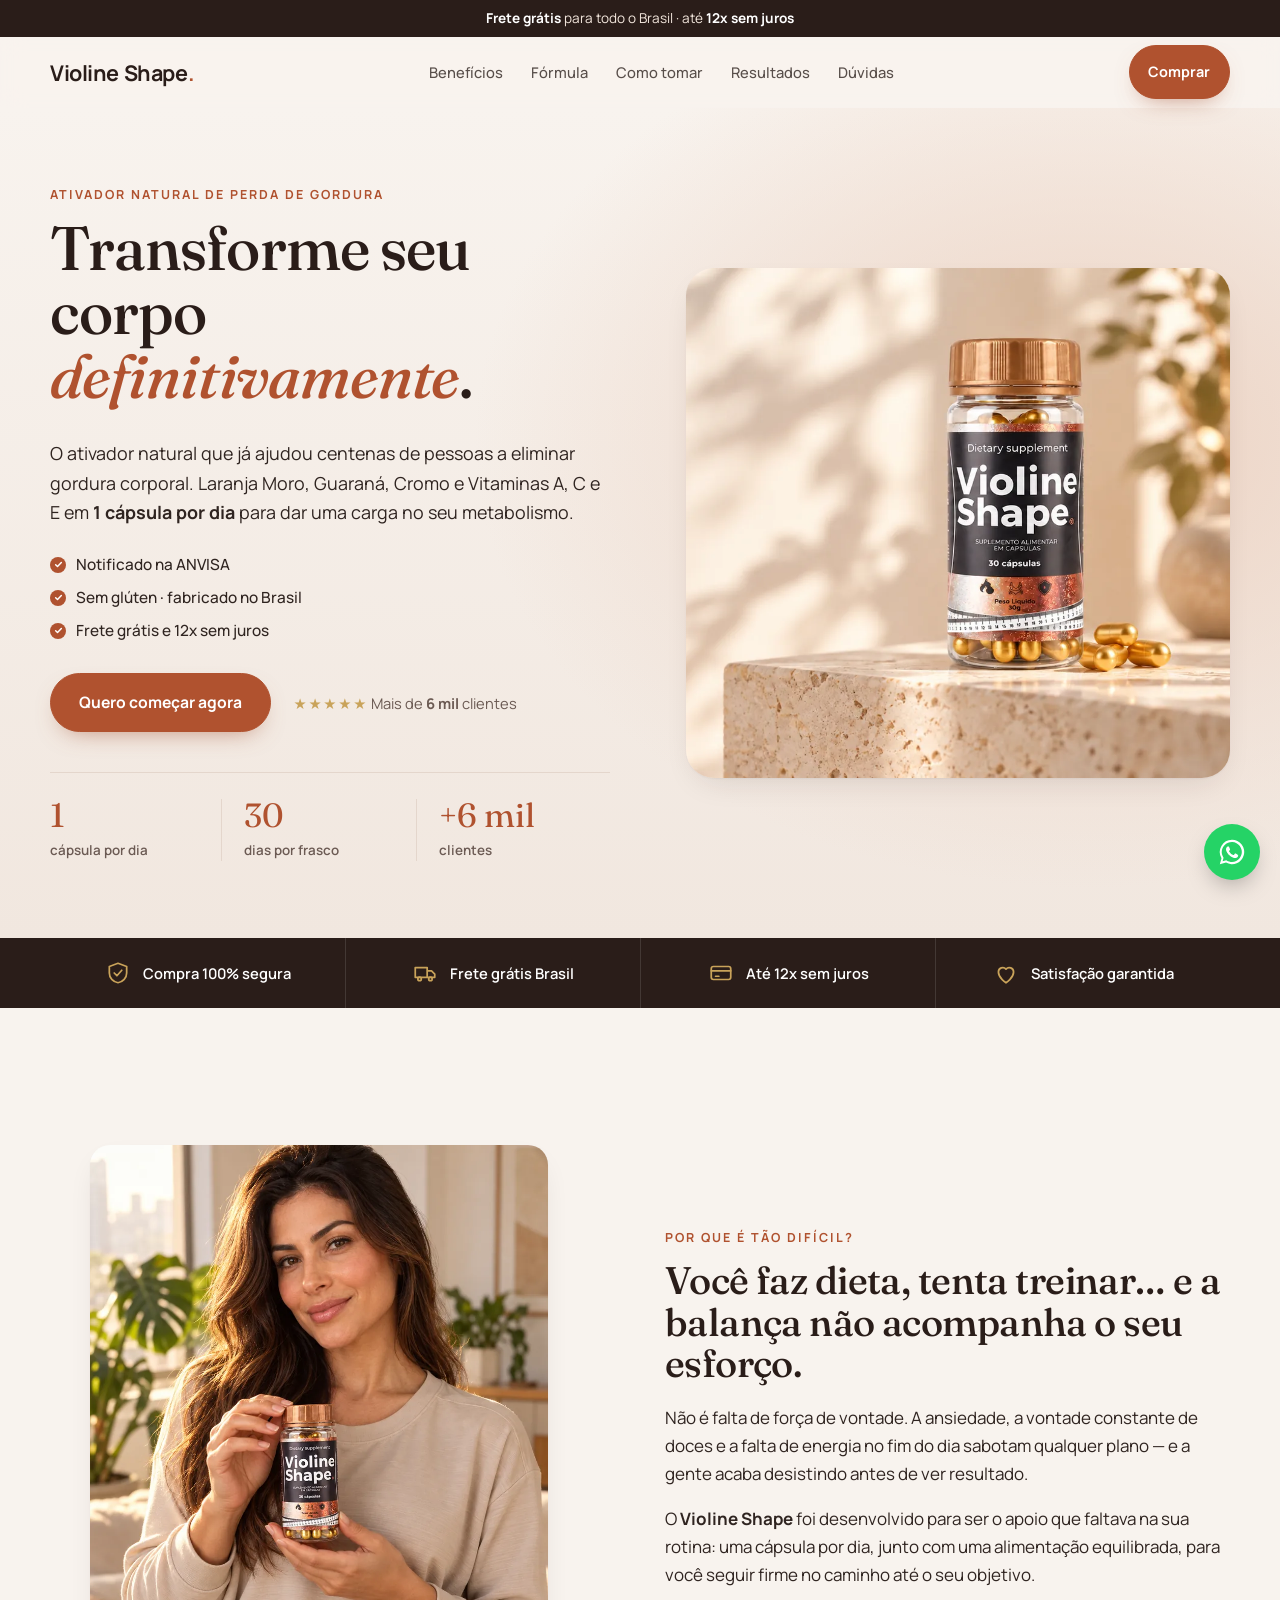
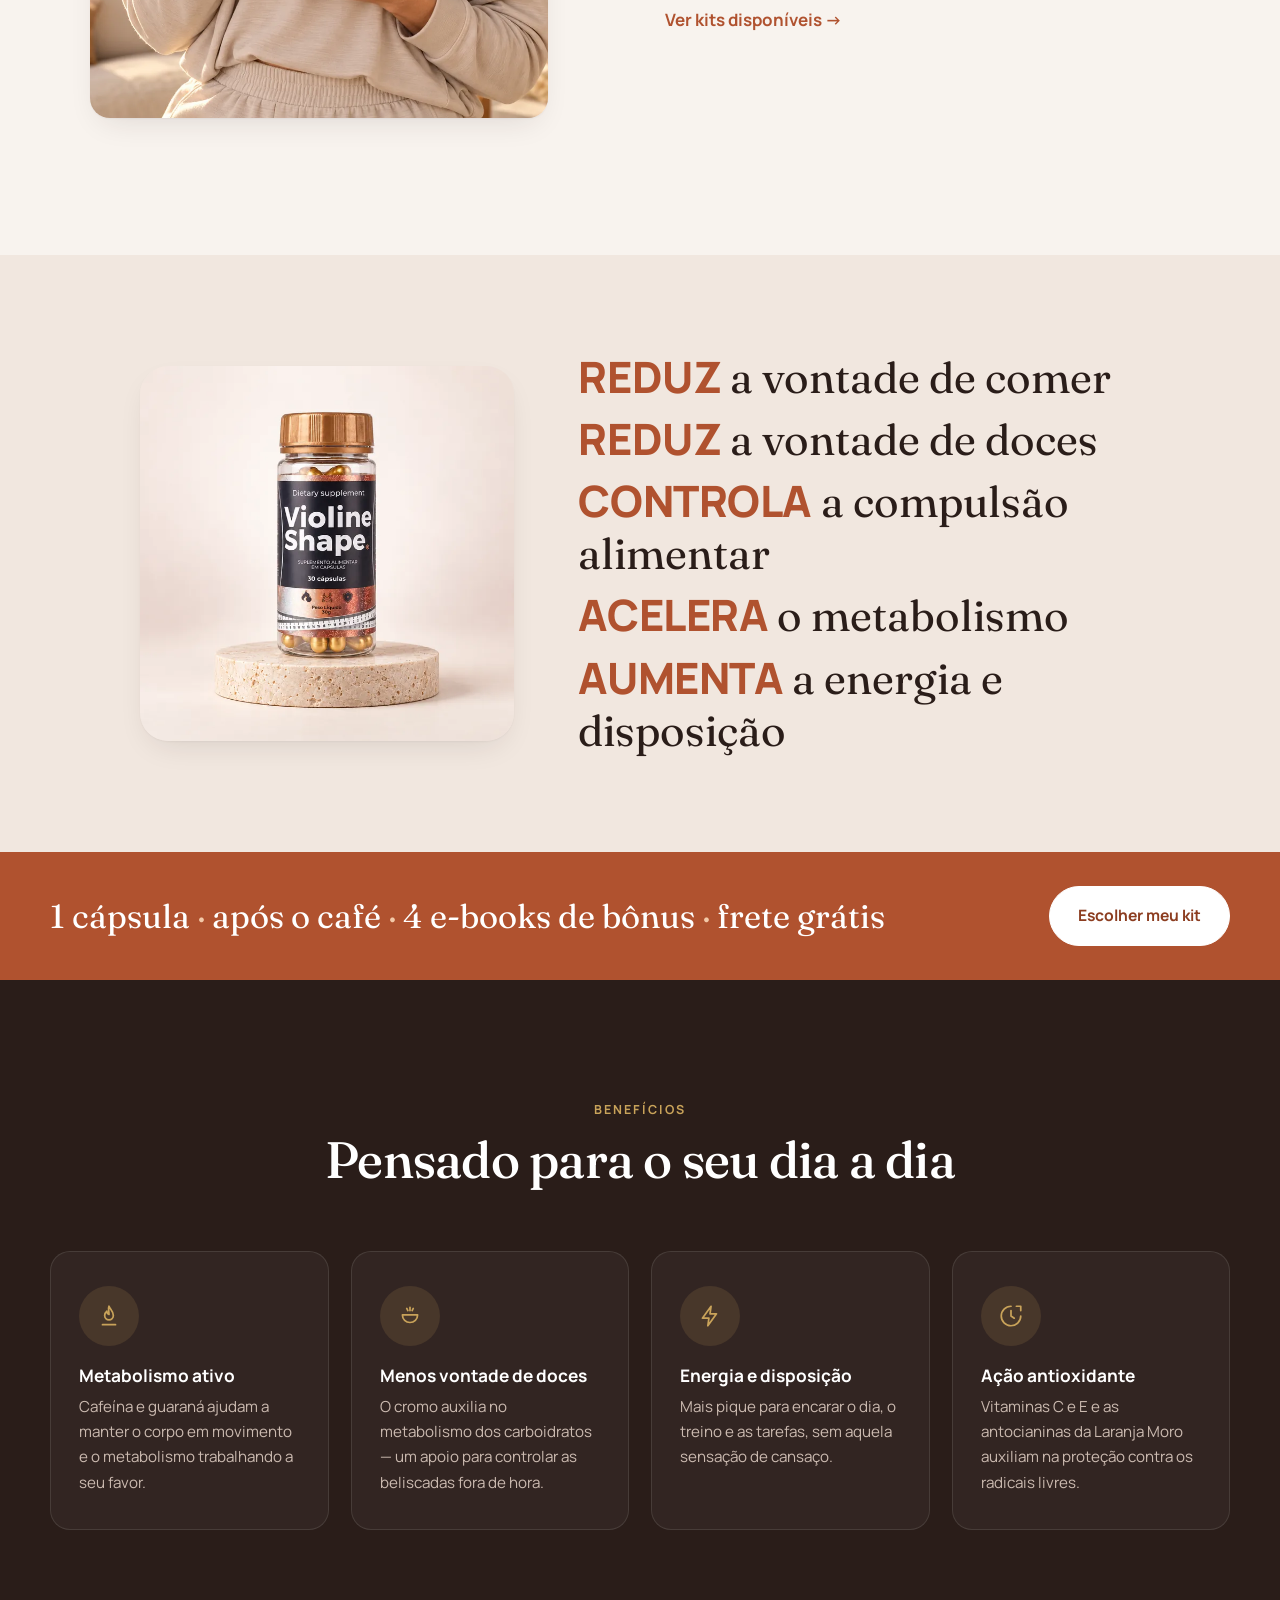
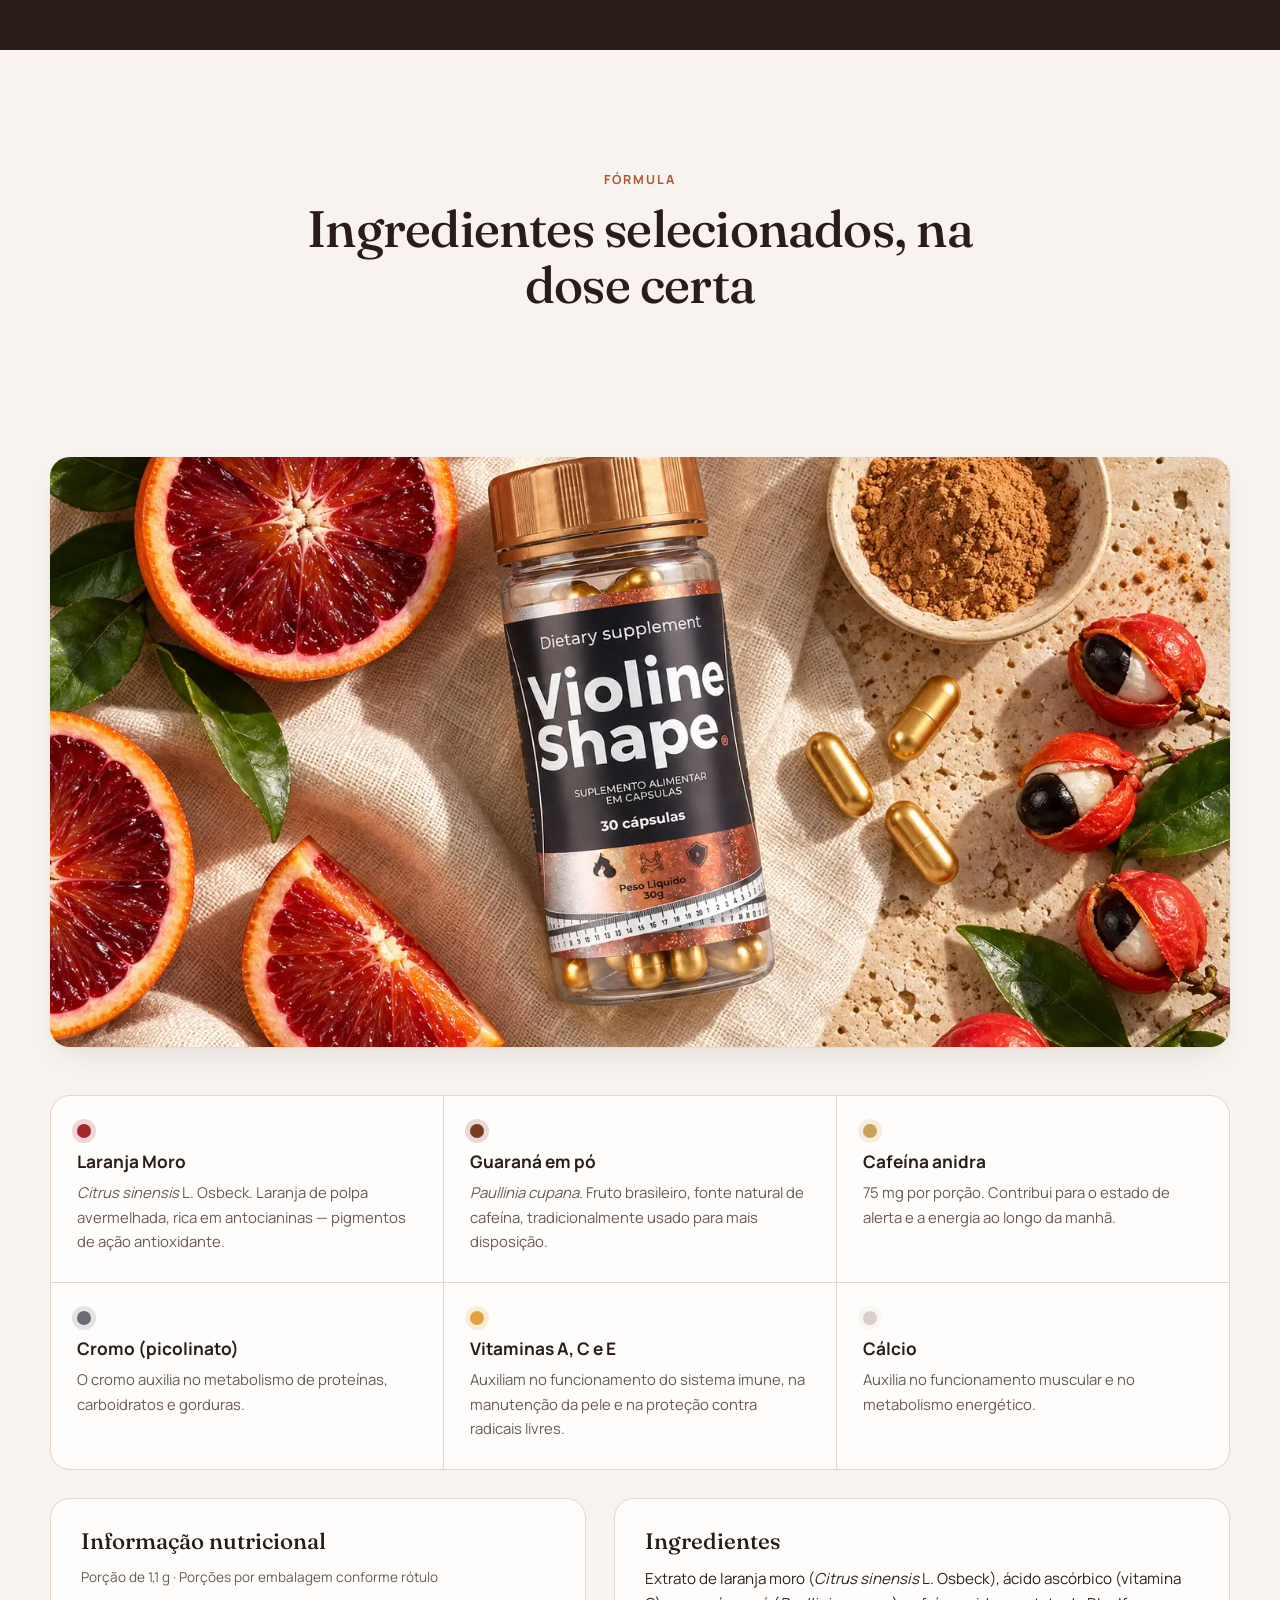
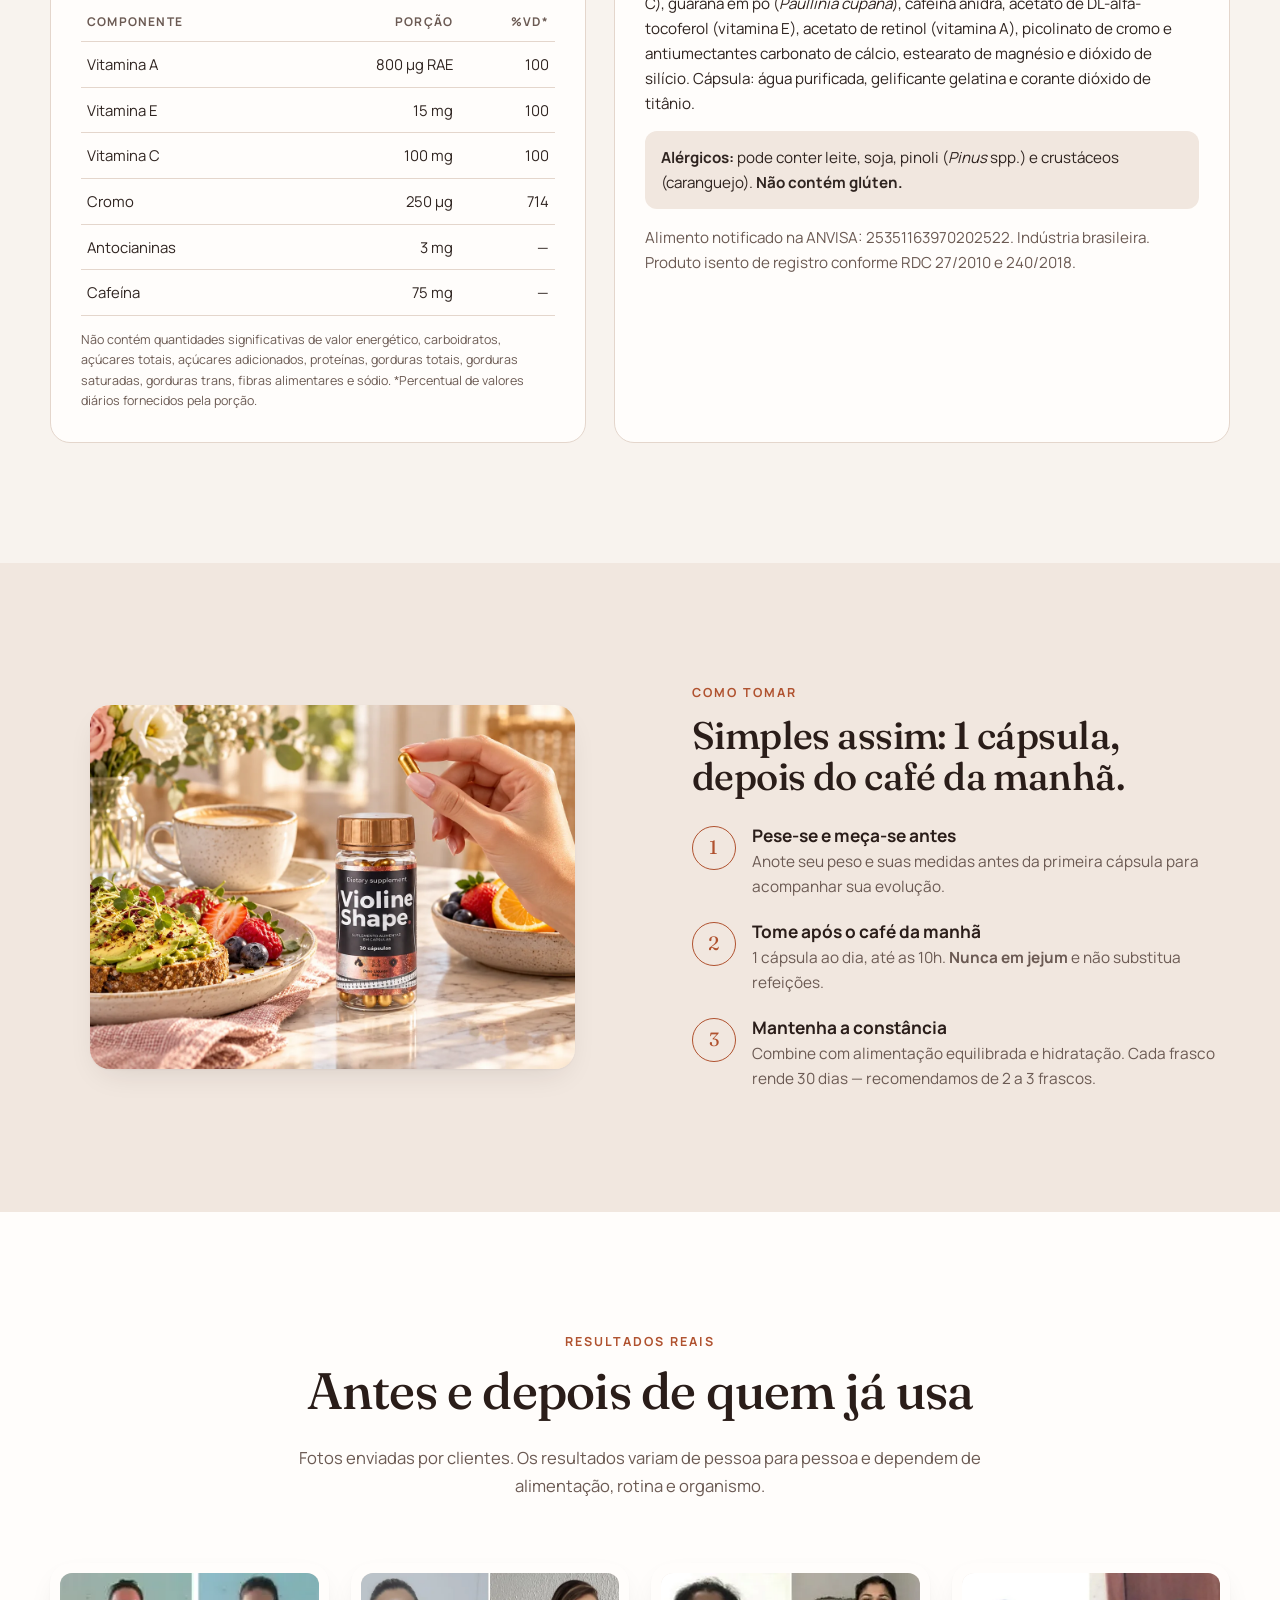
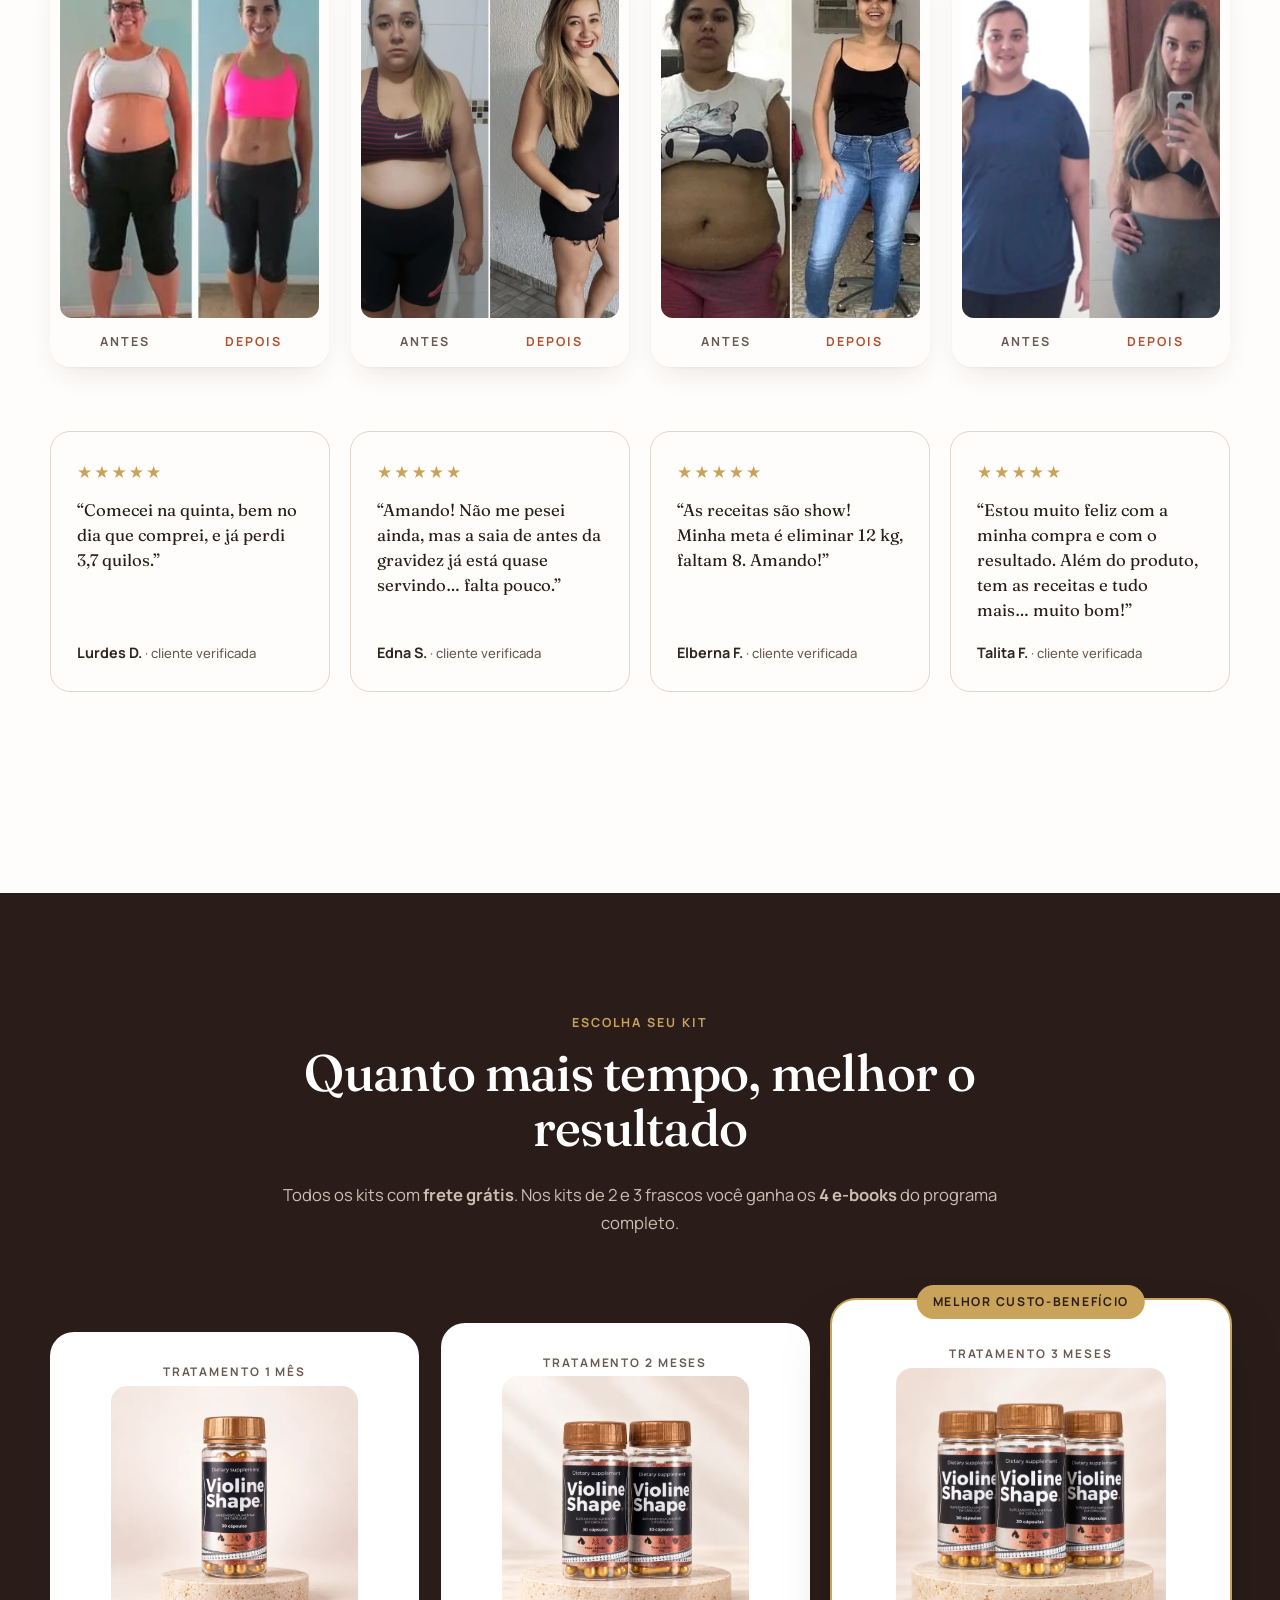
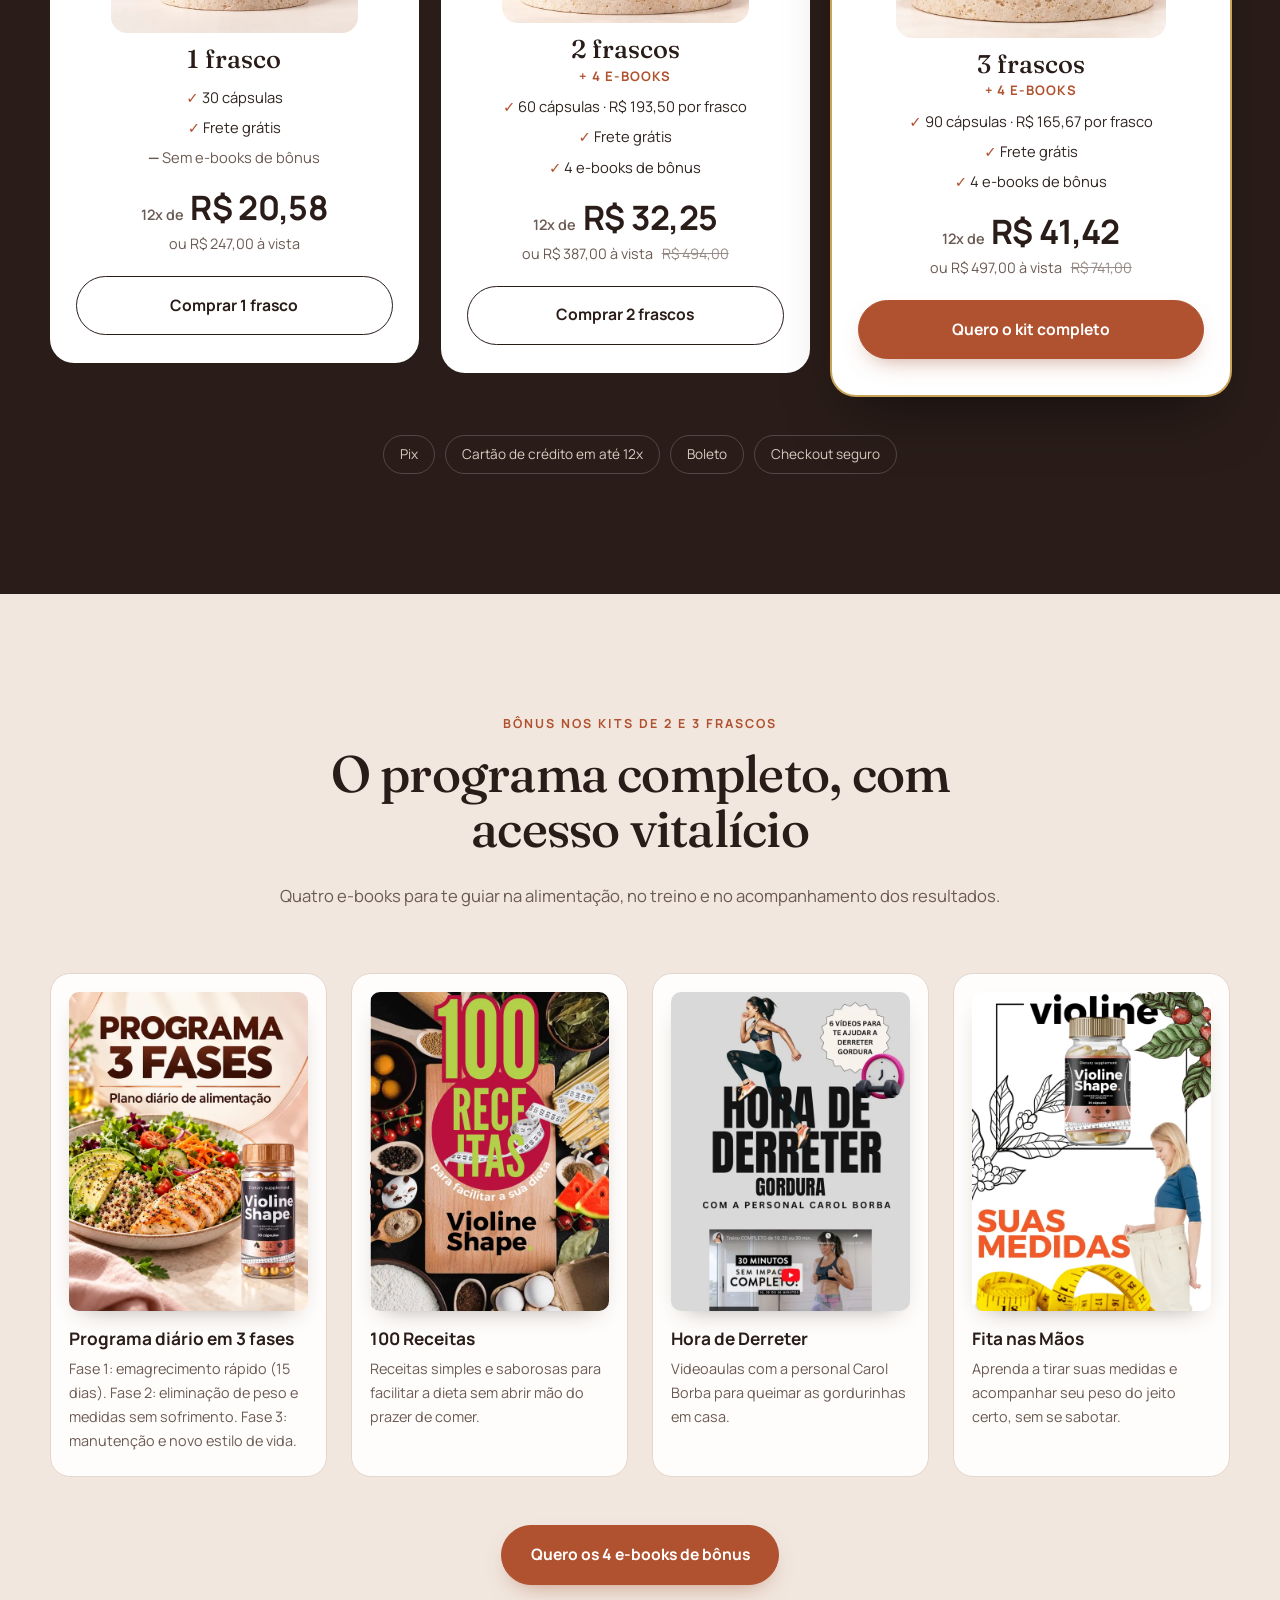
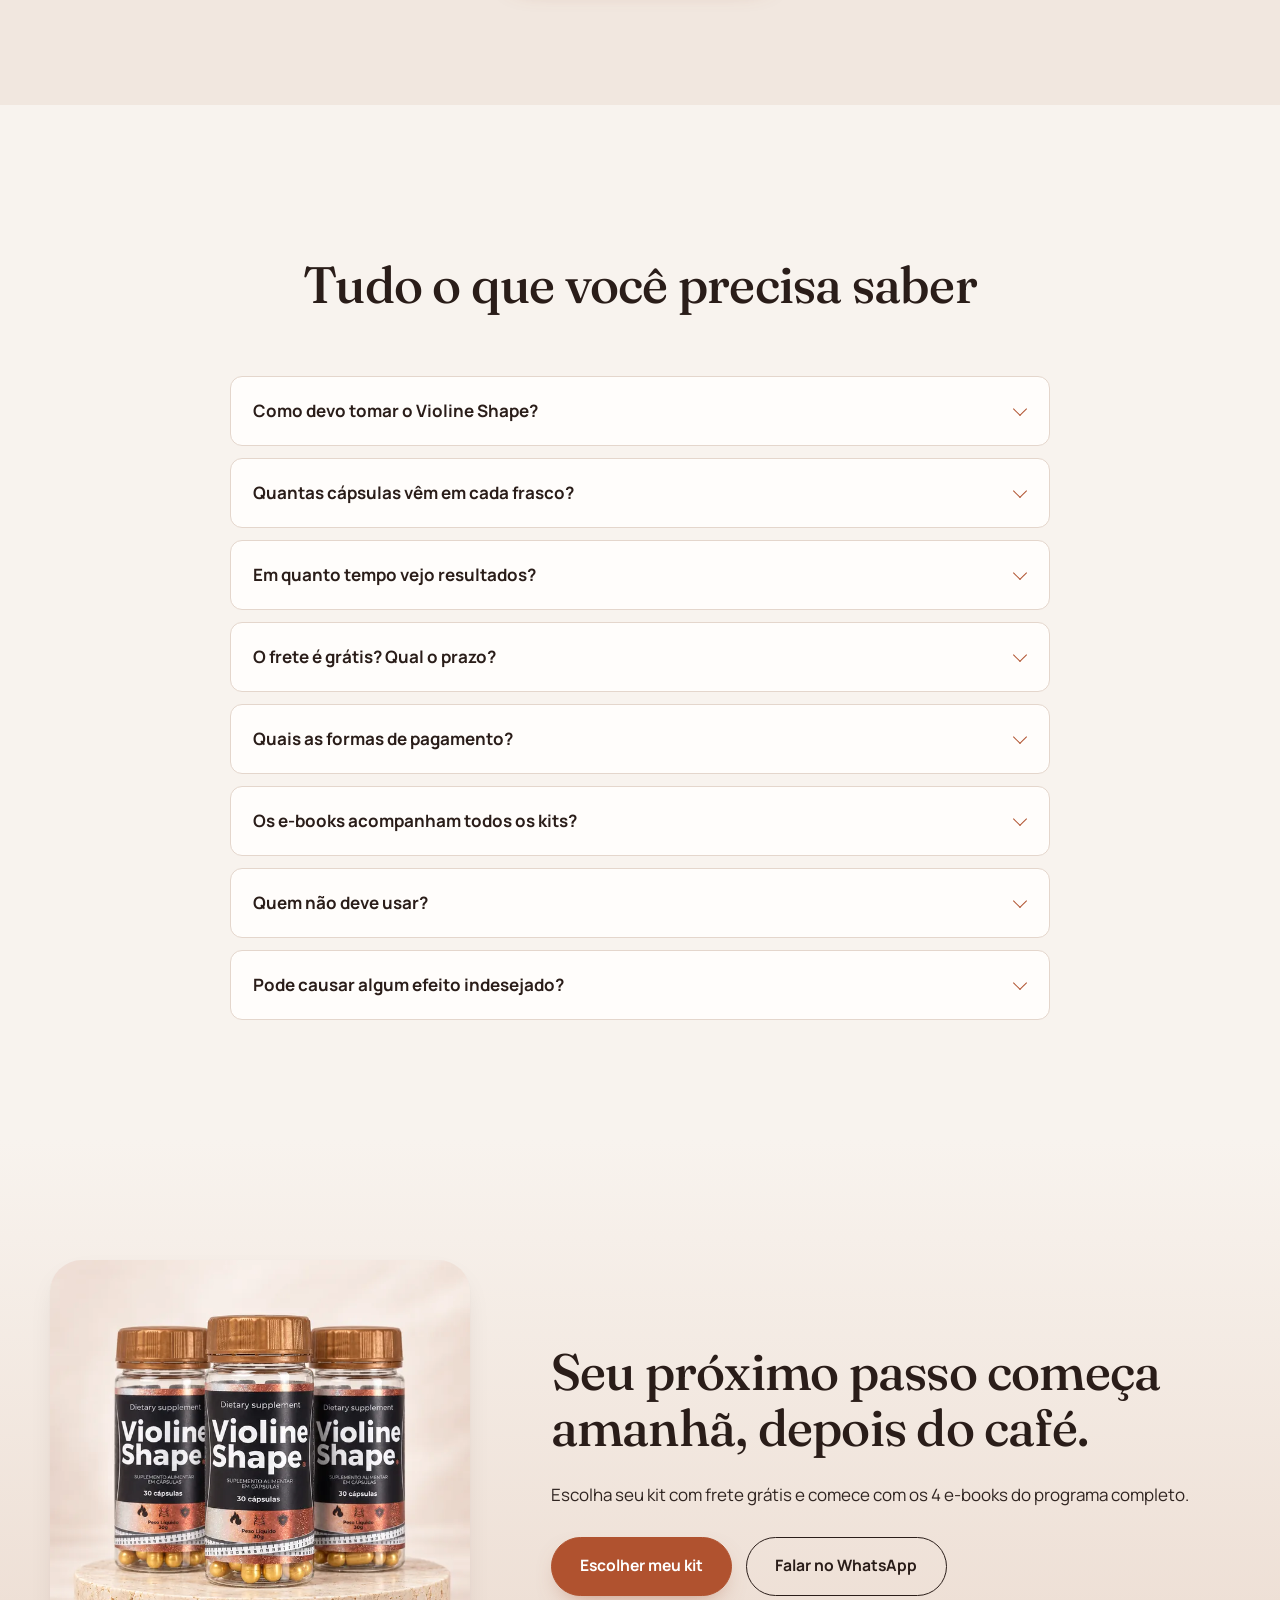
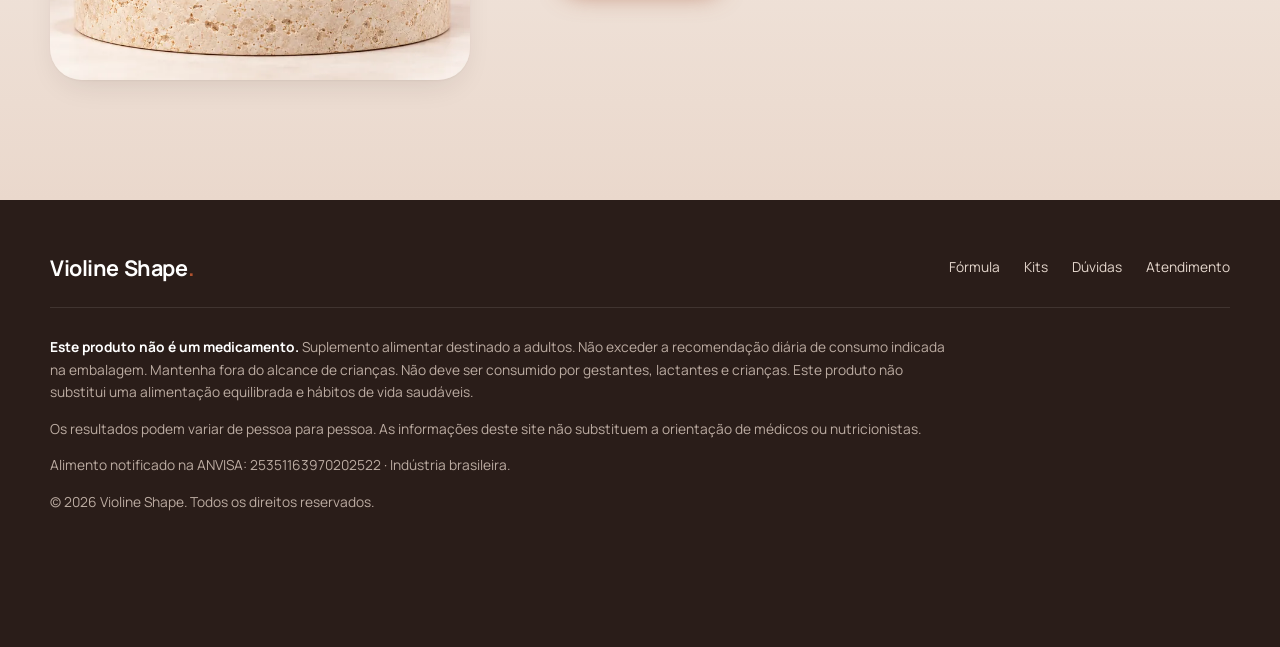
==== commit 114a933c: "Mantém só a V1: novo título no hero, lista Reduz/Controla/Acelera e remove a versão científica Co-Au" ====
--- a/site/index.html
+++ b/site/index.html
@@ -13,7 +13,7 @@
   <meta property="og:type" content="product">
   <meta property="og:locale" content="pt_BR">
   <meta property="og:site_name" content="Violine Shape">
-  <meta property="og:title" content="Violine Shape — sua rotina de emagrecimento com mais leveza">
+  <meta property="og:title" content="Violine Shape — Transforme seu corpo definitivamente">
   <meta property="og:description" content="Laranja Moro, Guaraná, Cromo e Vitaminas A, C e E em 1 cápsula por dia. Frete grátis e até 12x sem juros.">
   <meta property="og:url" content="https://violineshape.com.br/">
   <meta property="og:image" content="https://violineshape.com.br/assets/img/og-image.jpg">
@@ -28,7 +28,7 @@
   <link rel="preconnect" href="https://fonts.gstatic.com" crossorigin>
   <link rel="preload" as="image" href="assets/img/hero-mobile.webp" type="image/webp" fetchpriority="high">
   <link href="https://fonts.googleapis.com/css2?family=Fraunces:opsz,wght@9..144,400;9..144,500;9..144,600&family=Manrope:wght@400;500;600;700&display=swap" rel="stylesheet">
-  <link rel="stylesheet" href="assets/css/style.css?v=3">
+  <link rel="stylesheet" href="assets/css/style.css?v=4">
 
   <!--
     RASTREAMENTO DE ANÚNCIOS
@@ -120,9 +120,9 @@
     <section class="hero">
       <div class="container hero__inner">
         <div class="hero__copy">
-          <p class="eyebrow fade">Suplemento alimentar em cápsulas</p>
-          <h1 class="fade">Leveza que cabe na sua <em>rotina</em>.</h1>
-          <p class="lead fade">Violine Shape une Laranja Moro, Guaraná, Cromo e Vitaminas A, C e E em <strong>1 cápsula por dia</strong> — um aliado para quem quer controlar a vontade de doces, ter mais disposição e manter o foco no emagrecimento.</p>
+          <p class="eyebrow fade">Ativador natural de perda de gordura</p>
+          <h1 class="fade">Transforme seu corpo <em>definitivamente</em>.</h1>
+          <p class="lead fade">O ativador natural que já ajudou centenas de pessoas a eliminar gordura corporal. Laranja Moro, Guaraná, Cromo e Vitaminas A, C e E em <strong>1 cápsula por dia</strong> para dar uma carga no seu metabolismo.</p>
           <ul class="checks fade">
             <li>Notificado na ANVISA</li>
             <li>Sem glúten · fabricado no Brasil</li>
@@ -167,6 +167,20 @@
           <p class="fade">O <strong>Violine Shape</strong> foi desenvolvido para ser o apoio que faltava na sua rotina: uma cápsula por dia, junto com uma alimentação equilibrada, para você seguir firme no caminho até o seu objetivo.</p>
           <a href="#ofertas" class="link-arrow fade">Ver kits disponíveis</a>
         </div>
+      </div>
+    </section>
+
+    <!-- O QUE FAZ -->
+    <section class="punch" aria-label="O que o Violine Shape faz">
+      <div class="container punch__inner">
+        <img class="punch__img fade" src="assets/img/kit-1.webp" alt="Frasco de Violine Shape" width="700" height="700" loading="lazy" decoding="async">
+        <ul class="punch__list fade">
+          <li><b>Reduz</b> a vontade de comer</li>
+          <li><b>Reduz</b> a vontade de doces</li>
+          <li><b>Controla</b> a compulsão alimentar</li>
+          <li><b>Acelera</b> o metabolismo</li>
+          <li><b>Aumenta</b> a energia e disposição</li>
+        </ul>
       </div>
     </section>
 
--- a/site/assets/css/style.css
+++ b/site/assets/css/style.css
@@ -140,6 +140,17 @@
 .stats div + div { padding-left: 22px; border-left: 1px solid var(--line); }
 .stats dt { font-family: var(--serif); font-size: 2.1rem; color: var(--copper); line-height: 1; }
 .stats dd { margin: 6px 0 0; font-size: .84rem; color: var(--muted); font-weight: 600; }
+
+/* Título do hero */
+.hero h1 { font-size: clamp(2.6rem, 4.8vw, 4.4rem); }
+
+/* Lista "Reduz / Controla / Acelera" */
+.punch { background: var(--cream-2); padding: clamp(56px, 8vw, 96px) 0; }
+.punch__inner { display: grid; grid-template-columns: .8fr 1.2fr; gap: clamp(28px, 5vw, 72px); align-items: center; max-width: 1000px; }
+.punch__img { width: 100%; max-width: 380px; border-radius: 28px; box-shadow: var(--shadow); justify-self: center; }
+.punch__list { list-style: none; padding: 0; margin: 0; font-family: var(--serif); font-size: clamp(1.7rem, 3.4vw, 2.7rem); line-height: 1.2; color: var(--espresso); }
+.punch__list li + li { margin-top: .22em; }
+.punch__list b { font-family: var(--sans); font-weight: 800; text-transform: uppercase; letter-spacing: -.01em; color: var(--copper); }
 
 /* Faixa cobre */
 .band { background: var(--copper); color: #fff; padding: 34px 0; }
@@ -310,7 +321,9 @@
 }
 
 @media (max-width: 860px) {
-  .story__grid, .howto, .label, .final__inner { grid-template-columns: 1fr; }
+  .story__grid, .howto, .label, .final__inner, .punch__inner { grid-template-columns: 1fr; }
+  .punch__list { text-align: center; }
+  .punch__img { max-width: 240px; }
   .ingredients { grid-template-columns: repeat(2, 1fr); }
   .offers { grid-template-columns: 1fr; max-width: 440px; margin-inline: auto; }
   .offer--featured { order: -1; }
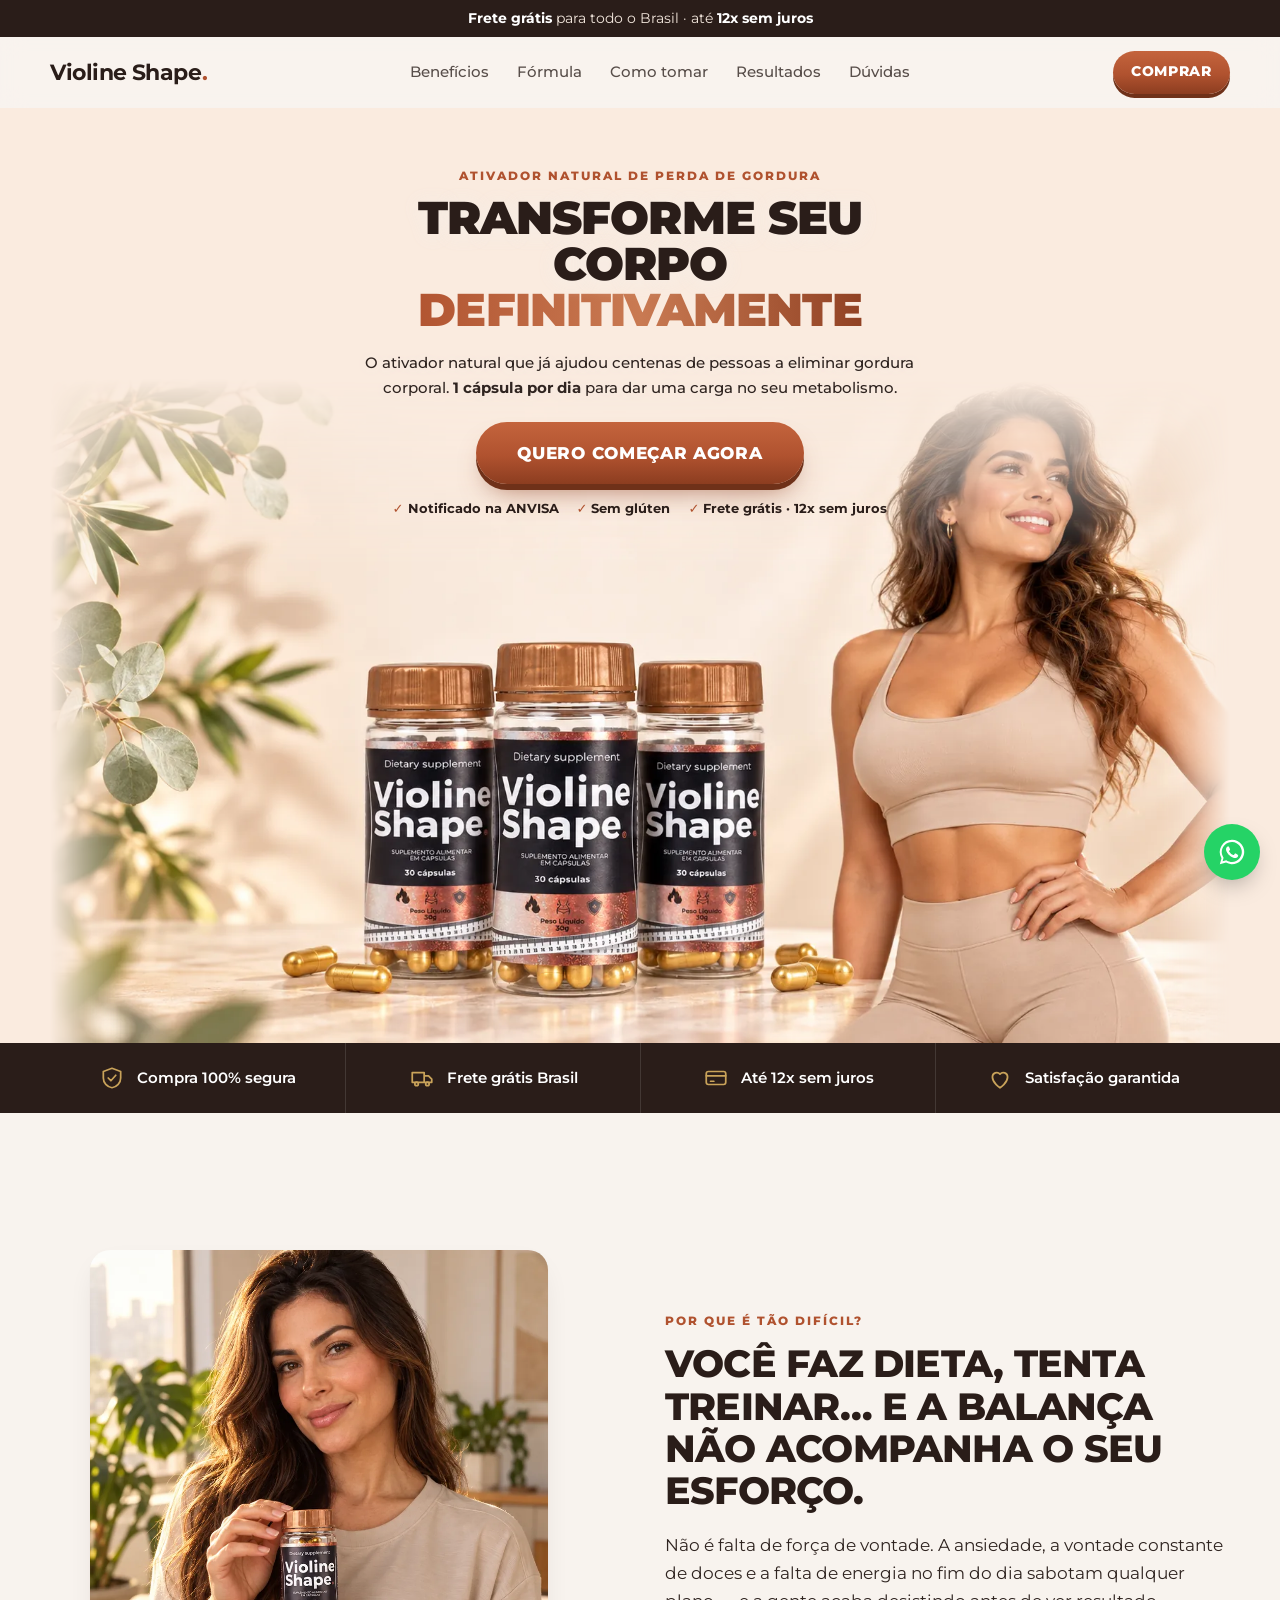
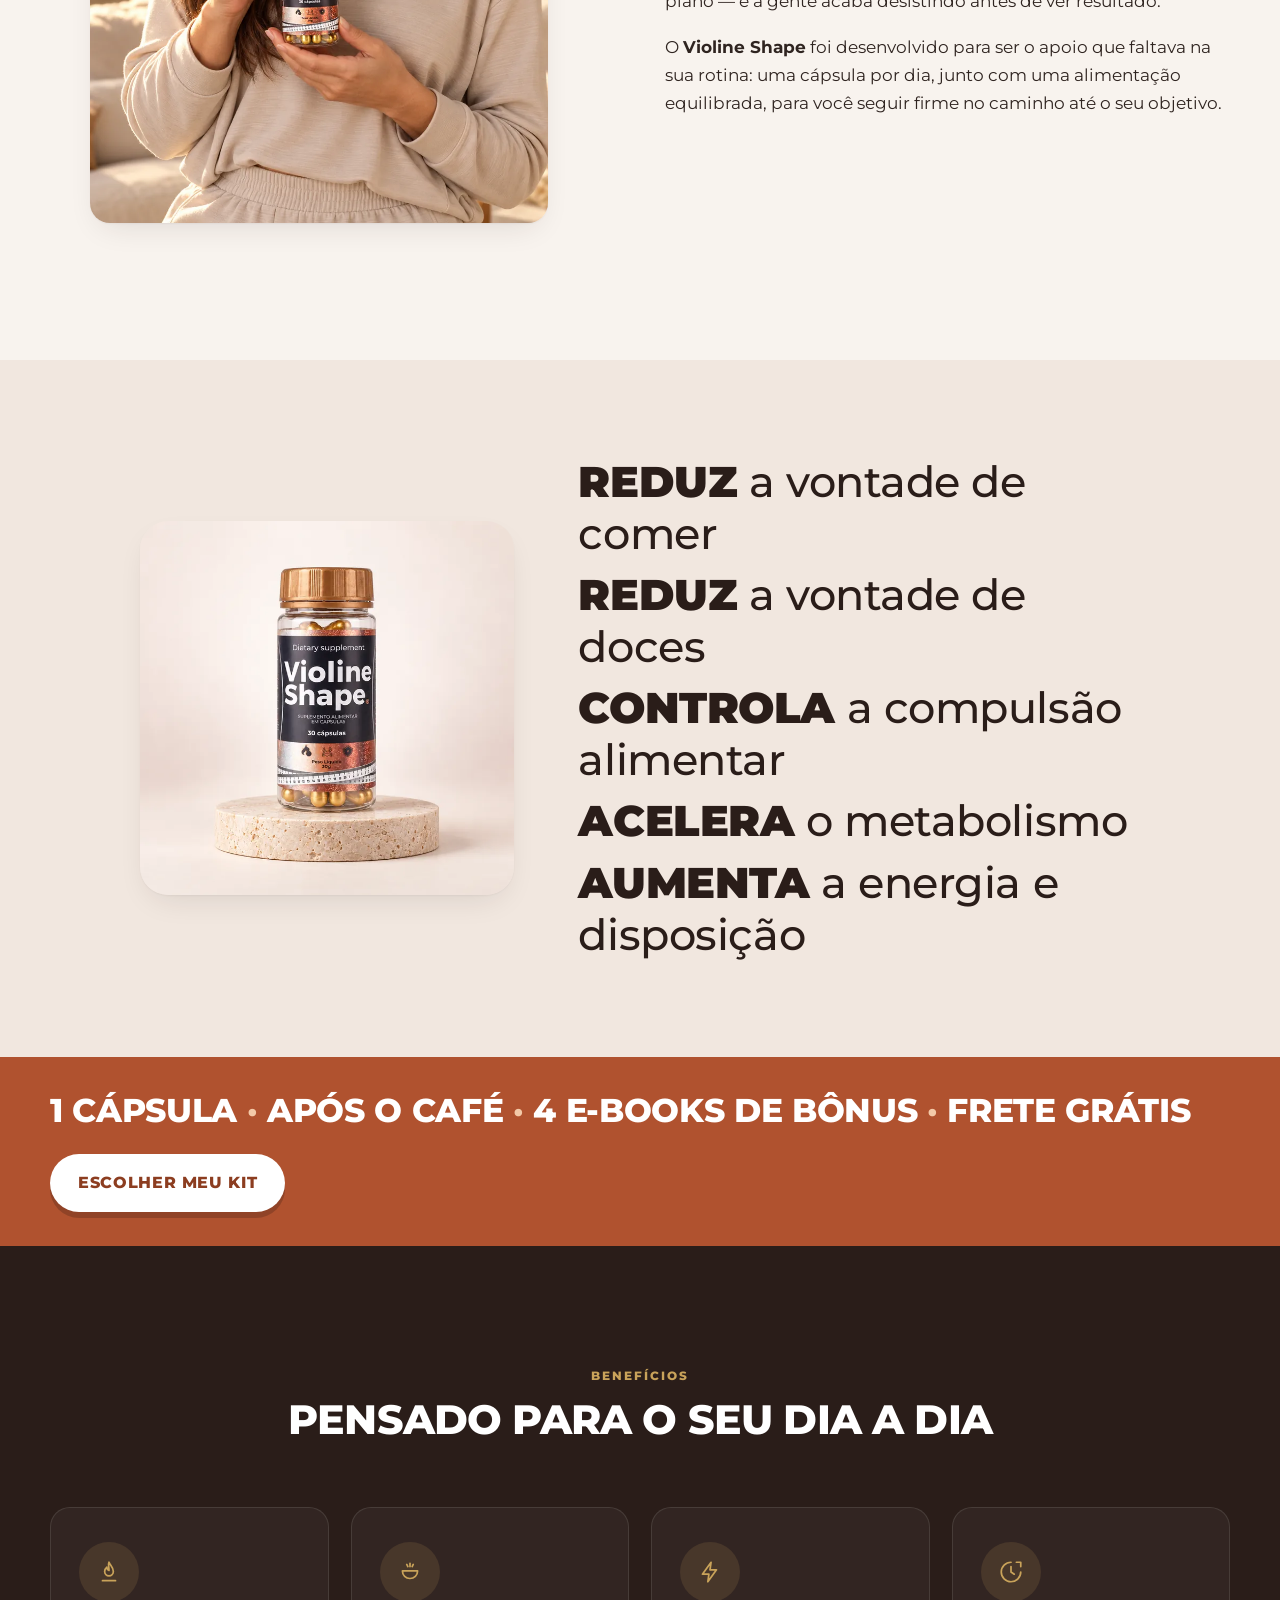
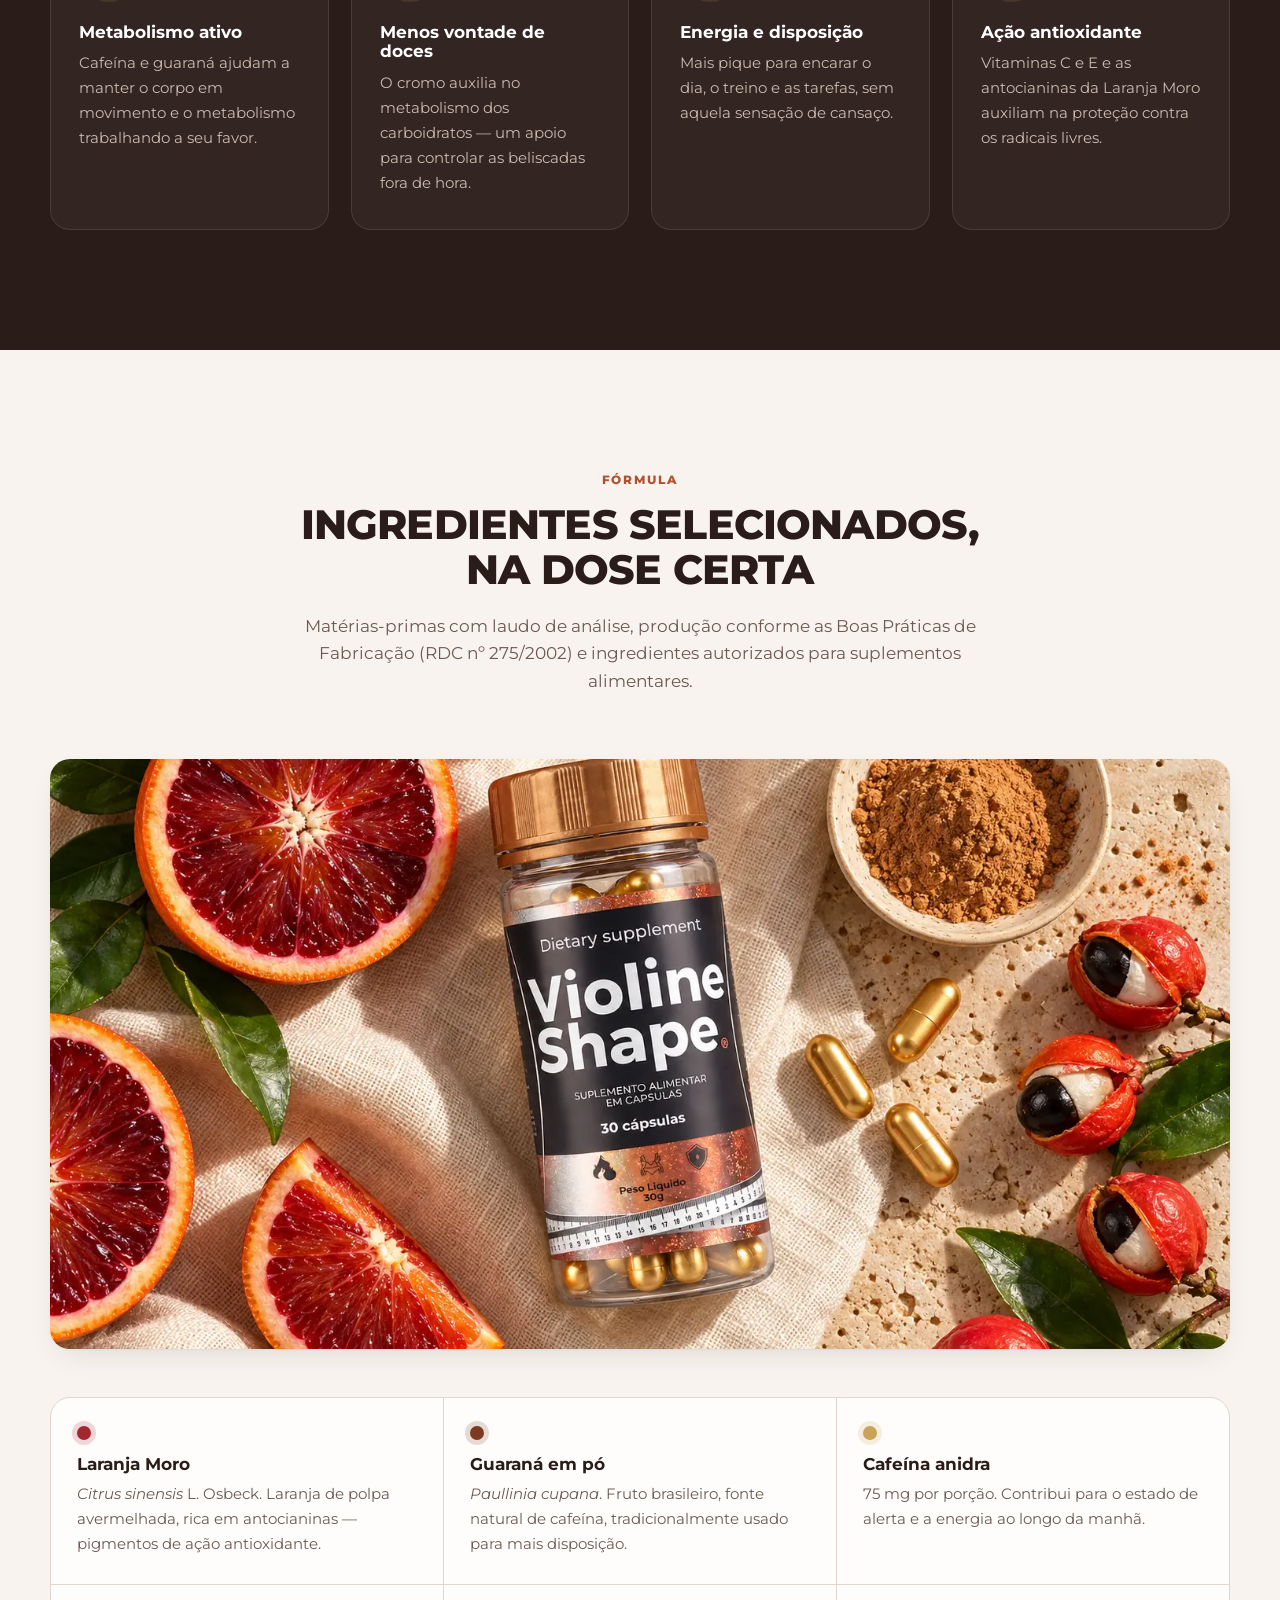
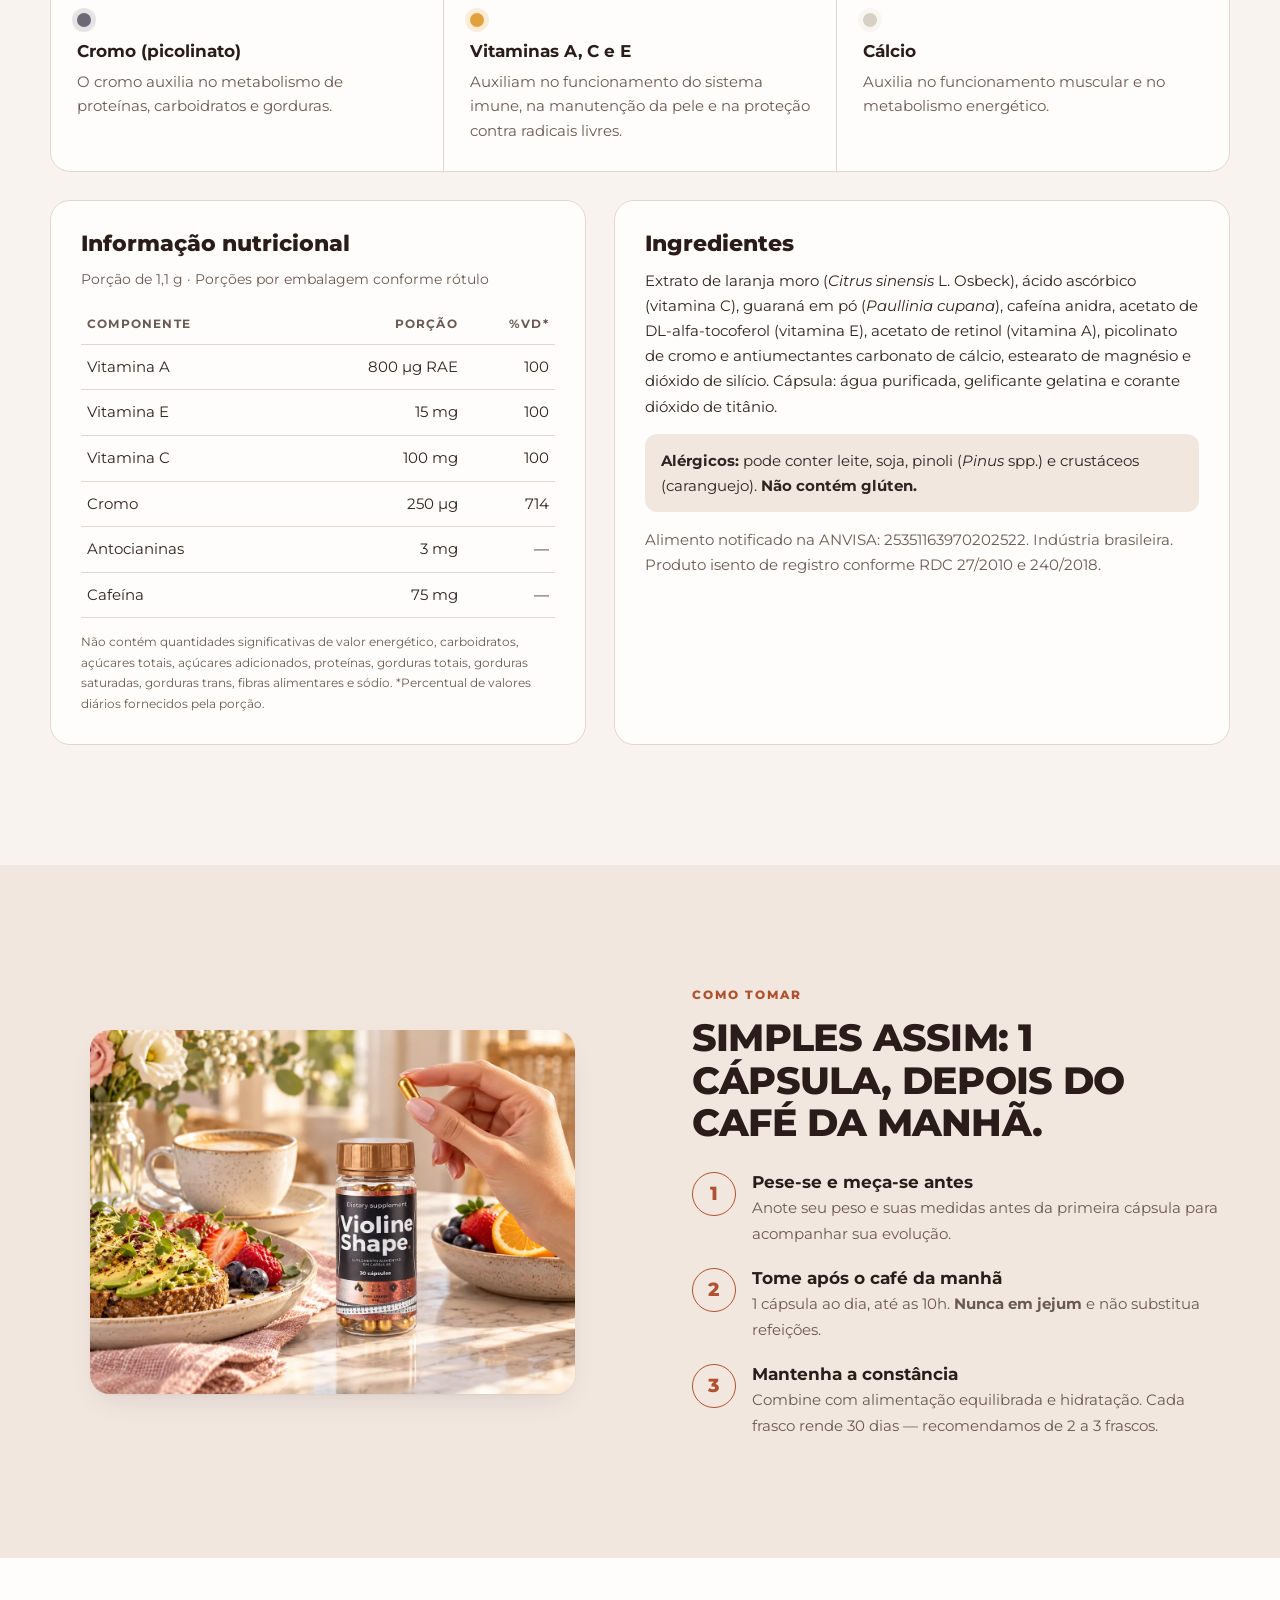
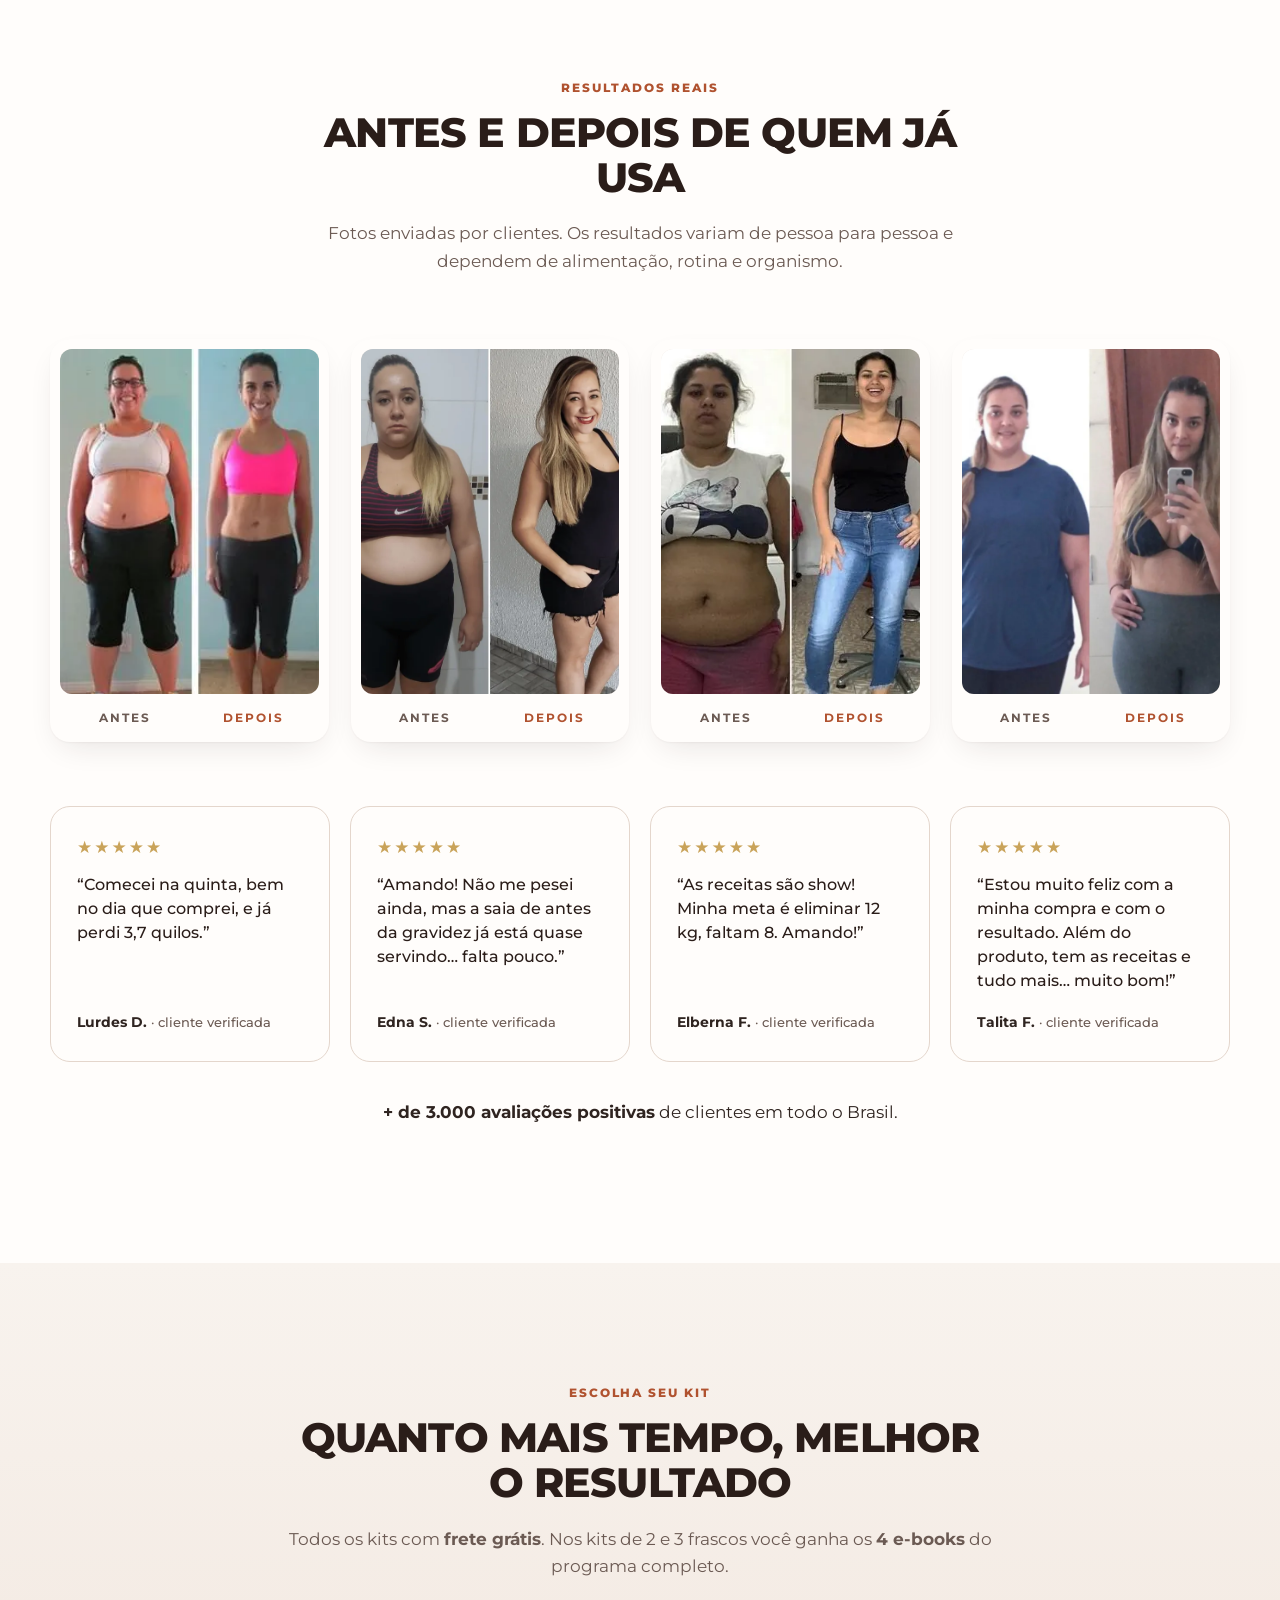
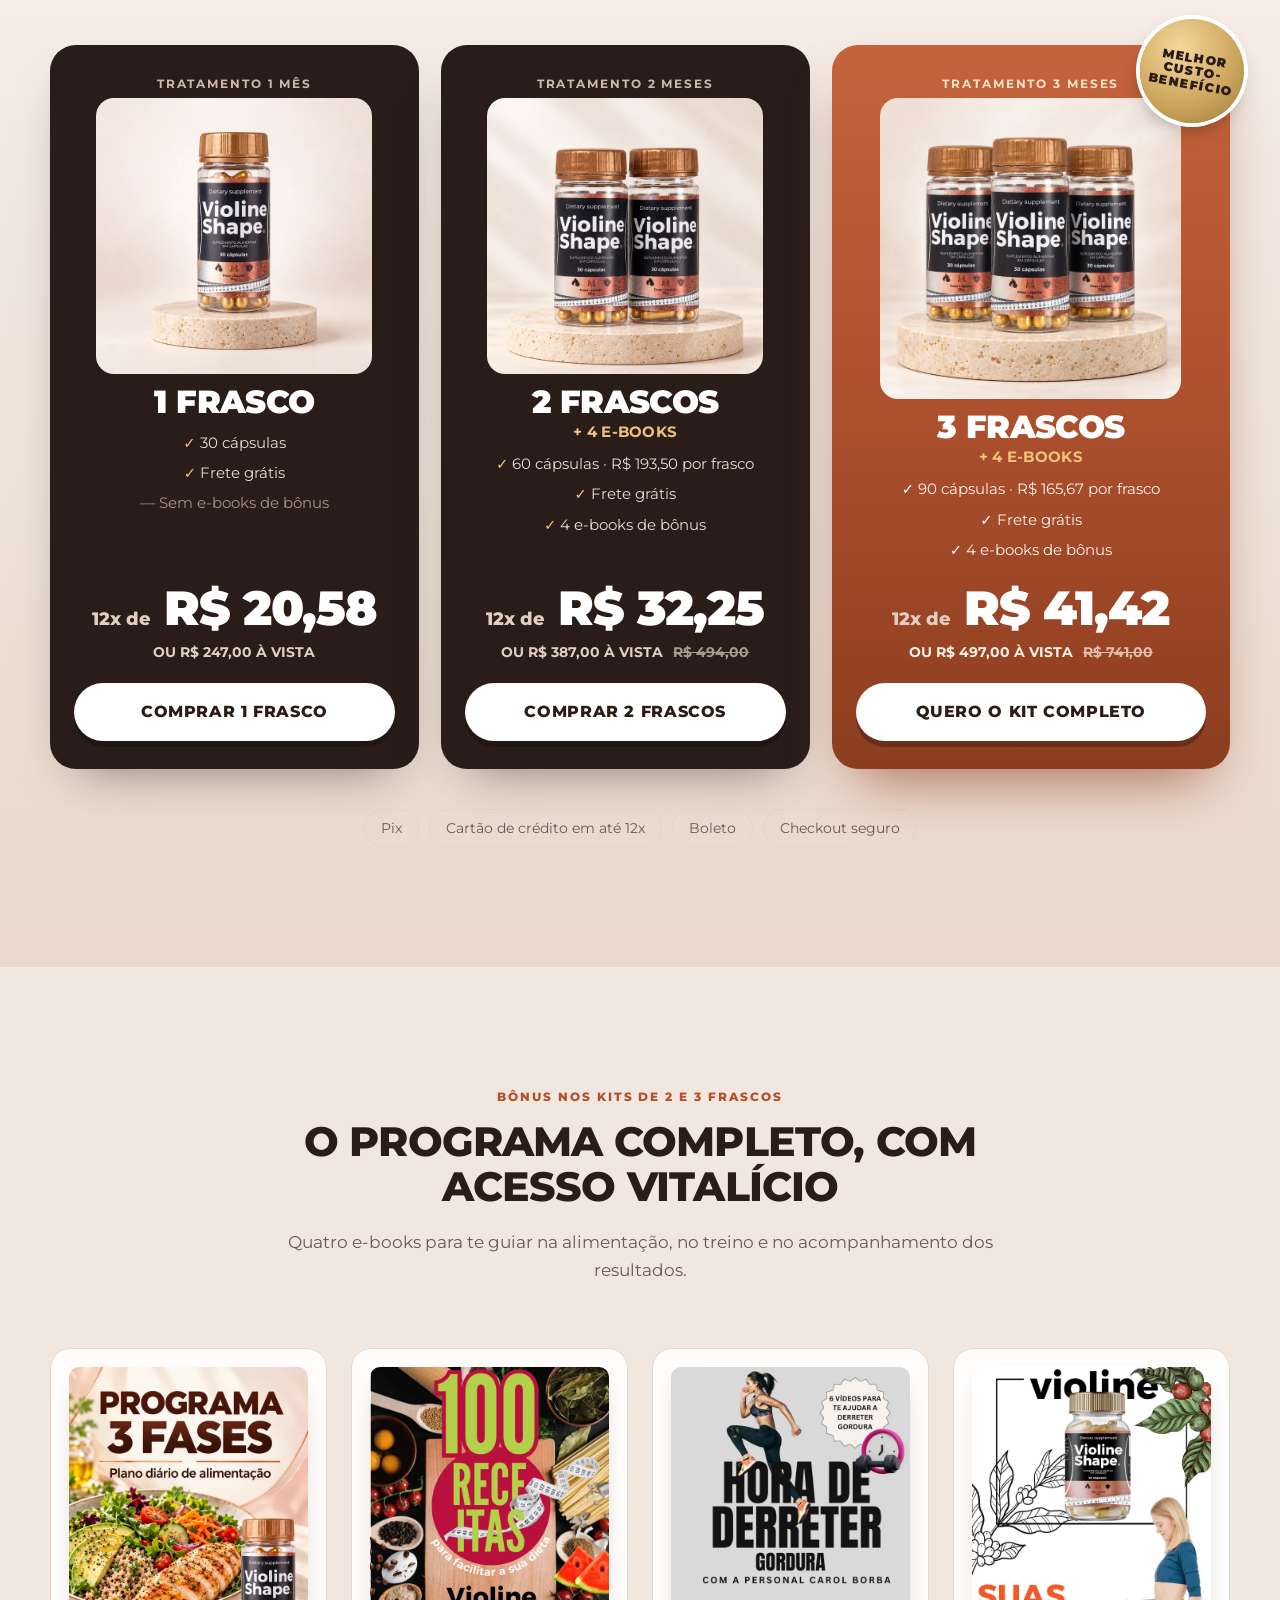
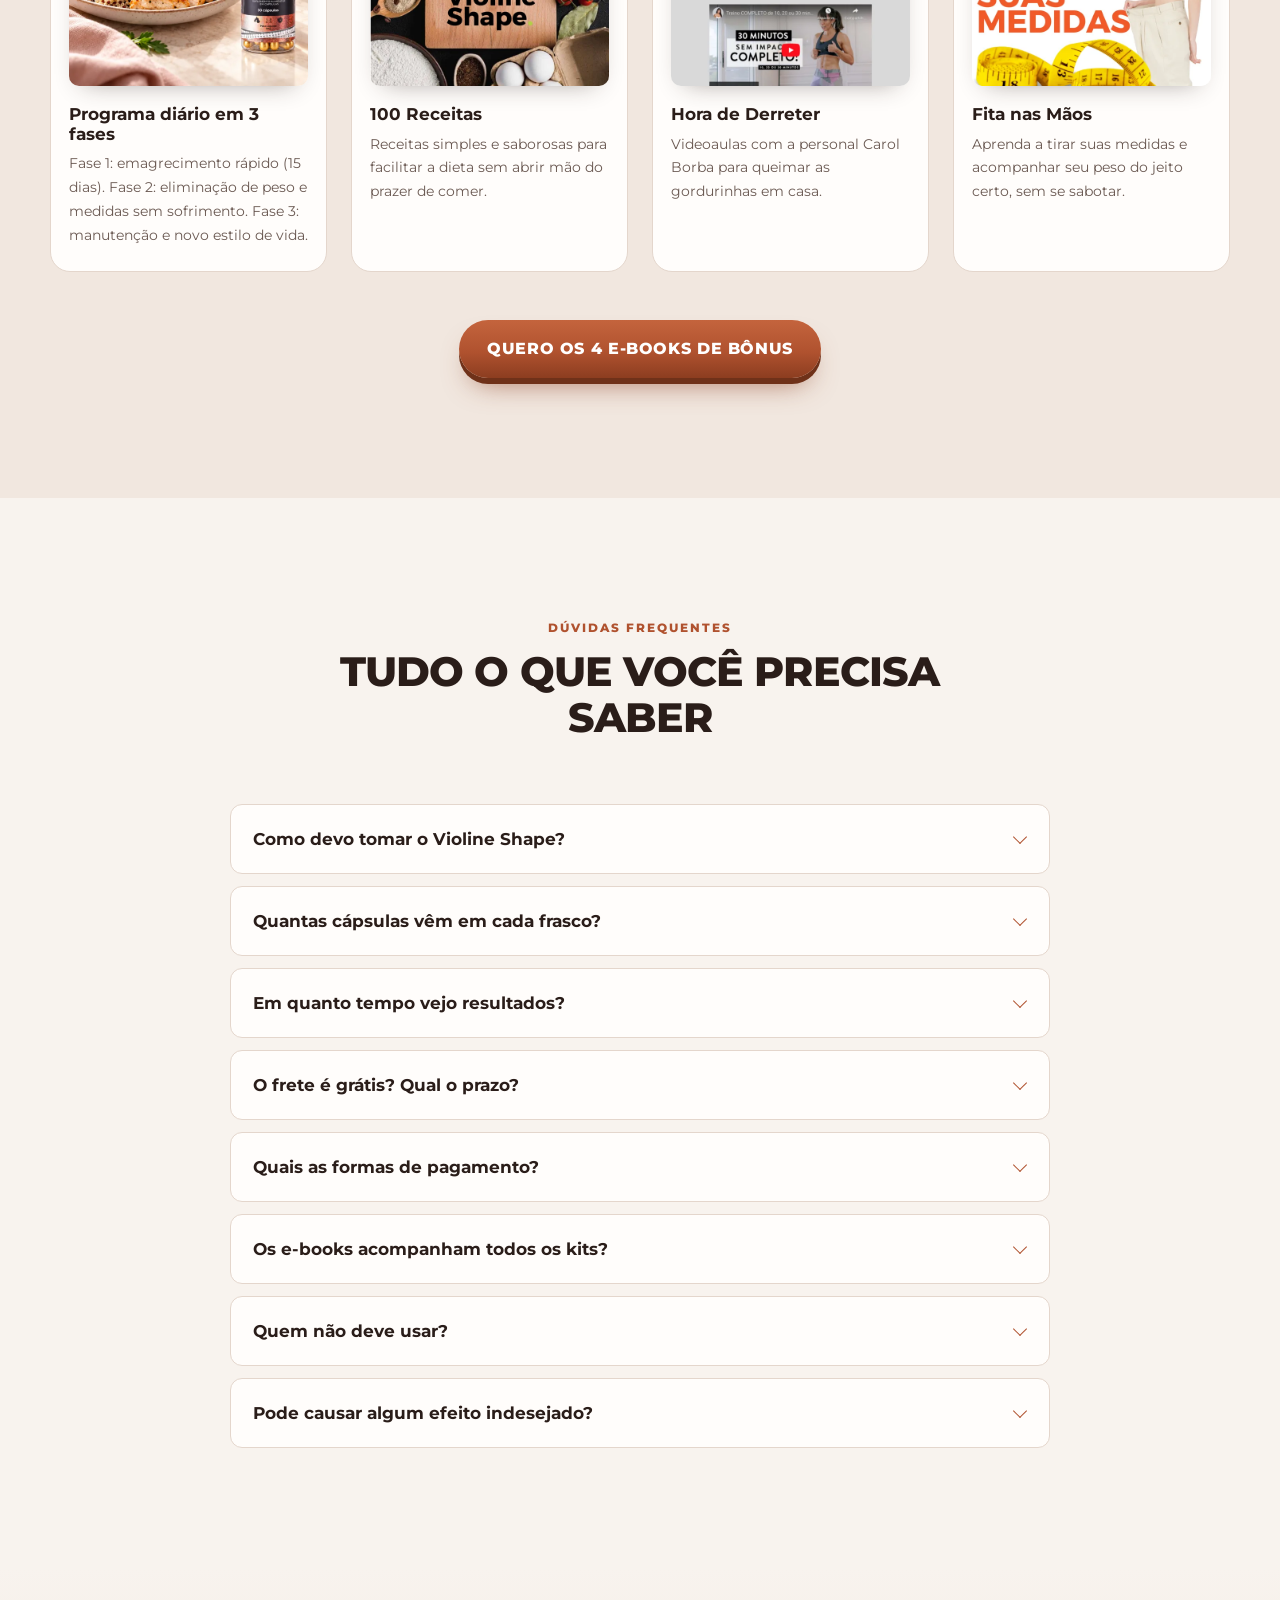
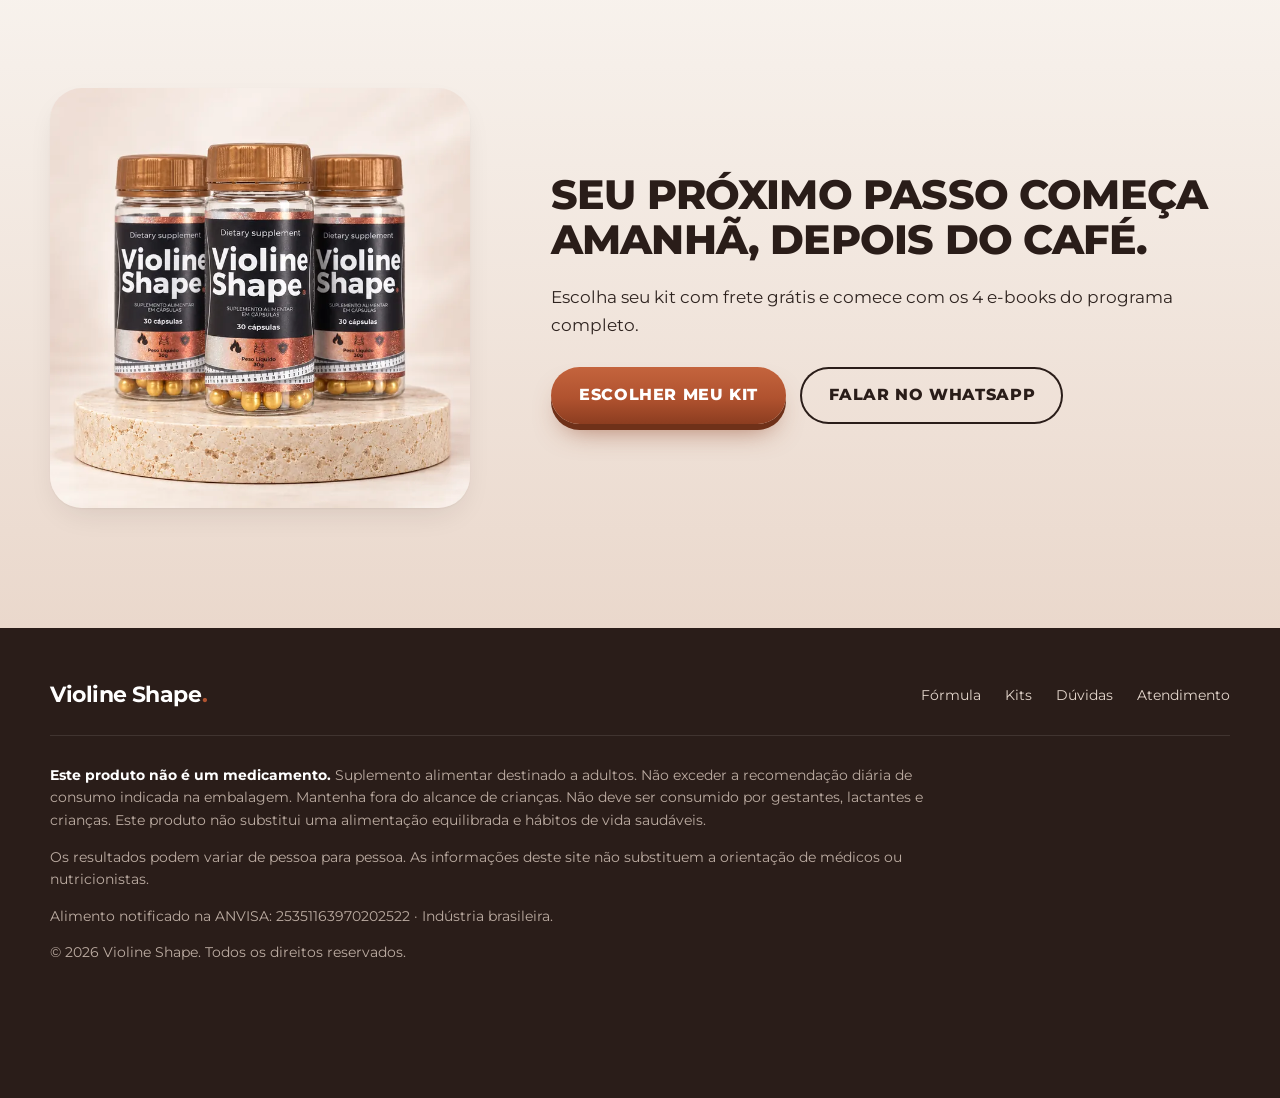
==== commit 71fbbaf5: "Redesign do hero e das ofertas: Montserrat, hero centralizado com nova arte, botões em pílula e card" ====
--- a/site/index.html
+++ b/site/index.html
@@ -26,9 +26,10 @@
 
   <link rel="preconnect" href="https://fonts.googleapis.com">
   <link rel="preconnect" href="https://fonts.gstatic.com" crossorigin>
-  <link rel="preload" as="image" href="assets/img/hero-mobile.webp" type="image/webp" fetchpriority="high">
-  <link href="https://fonts.googleapis.com/css2?family=Fraunces:opsz,wght@9..144,400;9..144,500;9..144,600&family=Manrope:wght@400;500;600;700&display=swap" rel="stylesheet">
-  <link rel="stylesheet" href="assets/css/style.css?v=4">
+  <link rel="preload" as="image" href="assets/img/hero2-desktop.webp" type="image/webp" media="(min-width: 761px)" fetchpriority="high">
+  <link rel="preload" as="image" href="assets/img/hero2-mobile.webp" type="image/webp" media="(max-width: 760px)" fetchpriority="high">
+  <link href="https://fonts.googleapis.com/css2?family=Montserrat:wght@400;500;600;700;800;900&display=swap" rel="stylesheet">
+  <link rel="stylesheet" href="assets/css/style.css?v=7">
 
   <!--
     RASTREAMENTO DE ANÚNCIOS
@@ -118,30 +119,23 @@
 
     <!-- HERO -->
     <section class="hero">
-      <div class="container hero__inner">
-        <div class="hero__copy">
-          <p class="eyebrow fade">Ativador natural de perda de gordura</p>
-          <h1 class="fade">Transforme seu corpo <em>definitivamente</em>.</h1>
-          <p class="lead fade">O ativador natural que já ajudou centenas de pessoas a eliminar gordura corporal. Laranja Moro, Guaraná, Cromo e Vitaminas A, C e E em <strong>1 cápsula por dia</strong> para dar uma carga no seu metabolismo.</p>
-          <ul class="checks fade">
-            <li>Notificado na ANVISA</li>
-            <li>Sem glúten · fabricado no Brasil</li>
-            <li>Frete grátis e 12x sem juros</li>
-          </ul>
-          <div class="hero__cta fade">
-            <a href="#ofertas" class="btn">Quero começar agora</a>
-            <p class="social-proof"><span class="stars" aria-hidden="true">★★★★★</span> Mais de <strong>6 mil</strong> clientes</p>
-          </div>
-          <dl class="stats fade">
-            <div><dt>1</dt><dd>cápsula por dia</dd></div>
-            <div><dt>30</dt><dd>dias por frasco</dd></div>
-            <div><dt>+6 mil</dt><dd>clientes</dd></div>
-          </dl>
-        </div>
-        <figure class="hero__media fade">
-          <img src="assets/img/hero-mobile.webp" alt="Frasco de Violine Shape sobre pedestal de pedra em luz natural" width="900" height="844" fetchpriority="high">
-        </figure>
-      </div>
+      <div class="container hero__copy">
+        <p class="eyebrow fade">Ativador natural de perda de gordura</p>
+        <h1 class="fade">Transforme seu corpo <span>definitivamente</span></h1>
+        <p class="lead fade">O ativador natural que já ajudou centenas de pessoas a eliminar gordura corporal. <strong>1 cápsula por dia</strong> para dar uma carga no seu metabolismo.</p>
+        <div class="hero__cta fade">
+          <a href="#ofertas" class="btn btn--pill">Quero começar agora</a>
+        </div>
+        <ul class="hero__checks fade">
+          <li>Notificado na ANVISA</li>
+          <li>Sem glúten</li>
+          <li>Frete grátis · 12x sem juros</li>
+        </ul>
+      </div>
+      <picture class="hero__art">
+        <source media="(max-width: 760px)" srcset="assets/img/hero2-mobile.webp" width="900" height="1125">
+        <img src="assets/img/hero2-desktop.webp" alt="Três frascos de Violine Shape com mulher sorridente em roupa de treino" width="1672" height="941" fetchpriority="high">
+      </picture>
     </section>
 
     <!-- FAIXA DE CONFIANÇA -->
--- a/site/assets/css/style.css
+++ b/site/assets/css/style.css
@@ -16,8 +16,8 @@
   --line: #e4d6cc;
   --white: #fffdfb;
 
-  --serif: "Fraunces", Georgia, "Times New Roman", serif;
-  --sans: "Manrope", system-ui, -apple-system, "Segoe UI", sans-serif;
+  --serif: "Montserrat", system-ui, -apple-system, "Segoe UI", sans-serif;
+  --sans: "Montserrat", system-ui, -apple-system, "Segoe UI", sans-serif;
 
   --radius: 20px;
   --radius-sm: 12px;
@@ -40,11 +40,11 @@
 img { max-width: 100%; height: auto; display: block; }
 a { color: inherit; }
 h1, h2, h3 { color: var(--espresso); margin: 0 0 .5em; line-height: 1.15; }
-h1, h2 { font-family: var(--serif); font-weight: 500; letter-spacing: -.015em; }
-h1 { font-size: clamp(2.7rem, 5.8vw, 5rem); line-height: 1.04; }
-h2 { font-size: clamp(2.1rem, 4vw, 3.4rem); line-height: 1.08; }
+h1, h2 { font-family: var(--sans); font-weight: 800; letter-spacing: -.02em; text-transform: uppercase; }
+h1 { font-size: clamp(2.4rem, 5.4vw, 4.6rem); line-height: 1; }
+h2 { font-size: clamp(1.7rem, 3.2vw, 2.6rem); line-height: 1.1; }
 h3 { font-size: 1.08rem; font-weight: 700; }
-h1 em, h2 em { font-style: italic; color: var(--copper); }
+h1 em, h2 em, h1 span, h2 span { font-style: normal; color: var(--copper); }
 p { margin: 0 0 1em; }
 
 .container { width: min(1180px, 100% - 40px); margin-inline: auto; }
@@ -117,13 +117,17 @@
 .nav a:hover { opacity: 1; }
 
 /* ---------- Hero ---------- */
-.hero { position: relative; overflow: hidden; background: radial-gradient(80% 90% at 85% 40%, #ecd2c2 0%, transparent 60%), linear-gradient(180deg, var(--cream) 0%, var(--cream-2) 100%); }
-.hero__inner { display: grid; grid-template-columns: 1.05fr 1fr; gap: clamp(32px, 5vw, 72px); align-items: center; padding: clamp(48px, 6vw, 88px) 0; }
-.hero__media { margin: 0; }
-.hero__media img { width: 100%; max-height: min(78vh, 640px); object-fit: cover; border-radius: 28px; box-shadow: var(--shadow); }
-.hero__copy { max-width: 560px; }
-.hero .lead { font-size: 1.12rem; color: var(--ink); max-width: 34em; }
-.hero__cta { display: flex; align-items: center; gap: 22px; flex-wrap: wrap; margin-top: 30px; }
+.hero { position: relative; overflow: hidden; background: #faebdf; }
+.hero__art { position: relative; z-index: 0; display: block; max-width: 1180px; margin: clamp(-170px, -11vw, -40px) auto 0; -webkit-mask-image: linear-gradient(to bottom, transparent 0%, #000 28%), linear-gradient(to right, transparent 0%, #000 6%, #000 94%, transparent 100%); -webkit-mask-composite: source-in; mask-image: linear-gradient(to bottom, transparent 0%, #000 28%), linear-gradient(to right, transparent 0%, #000 6%, #000 94%, transparent 100%); mask-composite: intersect; }
+.hero__art img { width: 100%; height: auto; }
+.hero__copy { position: relative; z-index: 1; display: flex; flex-direction: column; align-items: center; text-align: center; padding-top: clamp(32px, 4.5vw, 64px); }
+.hero h1 { font-size: clamp(2rem, 3.6vw, 3.6rem); font-weight: 900; max-width: 15ch; margin-bottom: .35em; text-shadow: 0 2px 18px rgba(246, 238, 232, .9); }
+.hero h1 span { display: block; background: linear-gradient(90deg, var(--copper) 0%, #c97a52 50%, var(--copper-dark) 100%); -webkit-background-clip: text; background-clip: text; color: transparent; text-shadow: none; }
+.hero .eyebrow { margin-bottom: .7em; }
+.hero .lead { font-size: clamp(.95rem, 1.2vw, 1.1rem); font-weight: 500; color: var(--ink); max-width: 36em; margin-bottom: 0; text-shadow: 0 1px 12px rgba(246, 238, 232, .95); }
+.hero__checks { list-style: none; display: flex; flex-wrap: wrap; justify-content: center; gap: 6px 18px; padding: 0; margin: 14px 0 0; font-size: .82rem; font-weight: 700; color: var(--espresso); }
+.hero__checks li::before { content: "✓ "; color: var(--copper); }
+.hero__cta { margin-top: 22px; }
 .social-proof { margin: 0; font-size: .92rem; color: var(--muted); }
 .stars { color: var(--gold); letter-spacing: .12em; }
 
@@ -141,8 +145,6 @@
 .stats dt { font-family: var(--serif); font-size: 2.1rem; color: var(--copper); line-height: 1; }
 .stats dd { margin: 6px 0 0; font-size: .84rem; color: var(--muted); font-weight: 600; }
 
-/* Título do hero */
-.hero h1 { font-size: clamp(2.6rem, 4.8vw, 4.4rem); }
 
 /* Lista "Reduz / Controla / Acelera" */
 .punch { background: var(--cream-2); padding: clamp(56px, 8vw, 96px) 0; }
@@ -334,11 +336,12 @@
 
 @media (max-width: 760px) {
   body { font-size: 16px; }
-  .hero__inner { grid-template-columns: 1fr; padding: 20px 0 48px; gap: 28px; }
-  .hero__media { order: -1; }
-  .hero__media img { aspect-ratio: 900 / 760; max-height: none; border-radius: 20px; }
-  .hero h1 { font-size: 2.35rem; }
-  .hero__cta .btn { width: 100%; }
+  .hero__copy { padding-top: 28px; }
+  .hero__art { margin-top: -30px; }
+  .hero h1 { font-size: 2.05rem; }
+  .hero .lead { font-size: .92rem; max-width: 30em; }
+  .hero__checks { font-size: .74rem; gap: 4px 12px; }
+  .hero__cta .btn { min-height: 50px; padding: .8em 1.6em; font-size: .92rem; }
   .trust__grid { grid-template-columns: repeat(2, 1fr); }
   .trust__item { justify-content: flex-start; padding: 16px 10px; font-size: .84rem; }
   .trust__item:nth-child(3) { border-left: 0; }
@@ -369,3 +372,50 @@
   .ebook p { font-size: .8rem; }
   .header .btn--sm { padding: .55em 1.05em; }
 }
+
+/* ==========================================================
+   Redesign: estilo "oferta" — Montserrat, pílulas e cards
+   ========================================================== */
+.btn { border-radius: 999px; text-transform: uppercase; letter-spacing: .04em; font-weight: 800; background: linear-gradient(180deg, #c4643d 0%, var(--copper) 55%, var(--copper-dark) 100%); border: 0; box-shadow: 0 6px 0 #6f3119, 0 16px 28px -12px rgba(140, 61, 32, .7); }
+.btn:hover { background: linear-gradient(180deg, #b85a35 0%, var(--copper-dark) 100%); transform: translateY(2px); box-shadow: 0 4px 0 #6f3119, 0 10px 20px -10px rgba(140, 61, 32, .7); }
+.btn--pill { min-height: 62px; padding: .9em 2.4em; font-size: 1.08rem; }
+.btn--ghost { background: transparent; color: var(--espresso); box-shadow: inset 0 0 0 2px var(--espresso); }
+.btn--ghost:hover { background: var(--espresso); color: #fff; box-shadow: inset 0 0 0 2px var(--espresso); }
+.btn--light { background: #fff; color: var(--copper-dark); box-shadow: 0 6px 0 rgba(0, 0, 0, .18); }
+.btn--sm { min-height: 42px; box-shadow: 0 4px 0 #6f3119; }
+.eyebrow { font-weight: 800; }
+.band__text, .stats dt, .label h3, .steps li > span { font-family: var(--sans); font-weight: 800; }
+.band__text { text-transform: uppercase; letter-spacing: -.01em; }
+.review p { font-family: var(--sans); font-weight: 500; font-size: 1rem; }
+.punch__list { font-family: var(--sans); font-weight: 500; letter-spacing: -.01em; }
+.punch__list b { font-weight: 900; color: var(--espresso); }
+
+/* Ofertas no estilo cards coloridos */
+#ofertas { background: linear-gradient(180deg, var(--cream) 0%, var(--blush) 100%); color: var(--ink); }
+#ofertas h2 { color: var(--espresso); }
+#ofertas .eyebrow { color: var(--copper); }
+#ofertas .section__sub { color: var(--muted); }
+.offers { align-items: stretch; }
+.offer { background: var(--espresso); color: #f3e7dd; border-radius: 26px; padding: 30px 24px 28px; box-shadow: 0 24px 50px -28px rgba(42, 29, 25, .6); display: flex; flex-direction: column; }
+.offer h3 { font-family: var(--sans); font-weight: 900; text-transform: uppercase; color: #fff; font-size: 2rem; line-height: 1; letter-spacing: -.02em; }
+.offer h3 span { color: #f0c27a; font-size: .95rem; letter-spacing: .02em; margin-top: 6px; }
+.offer__tag { color: #cdb9ac; order: -1; }
+.offer img { width: 86%; background: #fff; border-radius: 18px; }
+.offer__list { color: #eadbd0; }
+.offer__list li::before { color: #f0c27a; }
+.offer__list li.is-off { color: #a99286; }
+.offer__price { font-family: var(--sans); font-weight: 900; font-size: 3rem; color: #fff; margin-top: auto; }
+.offer__price small { color: #e2cfc2; font-size: 1.1rem; font-weight: 800; }
+.offer__cash { color: #e2cfc2; font-weight: 700; text-transform: uppercase; font-size: .85rem; }
+.offer .btn, .offer .btn--ghost { background: #fff; color: var(--espresso); box-shadow: 0 6px 0 rgba(0, 0, 0, .25); }
+.offer .btn:hover { background: #f7efe9; }
+.offer--featured { background: linear-gradient(180deg, #c4643d 0%, var(--copper) 45%, var(--copper-dark) 100%); box-shadow: 0 30px 60px -24px rgba(140, 61, 32, .75); transform: scale(1.04); }
+.offer--featured .offer__tag { color: #ffe1c9; }
+.offer--featured .offer__list, .offer--featured .offer__cash { color: #fff1e6; }
+.offer--featured .offer__list li::before { color: #fff; }
+.offer__badge { top: -26px; left: auto; right: -14px; transform: rotate(10deg); width: 104px; height: 104px; border-radius: 50%; display: grid; place-items: center; text-align: center; line-height: 1.05; white-space: normal; padding: 0 10px; font-size: .78rem; font-weight: 900; background: radial-gradient(circle at 35% 30%, #f6d89a, #c9a35a 60%, #9c7a35); color: var(--espresso); box-shadow: 0 0 0 4px #fff, 0 10px 24px -8px rgba(0, 0, 0, .45); }
+#ofertas .payments span { color: var(--muted); border-color: var(--line); }
+@media (max-width: 860px) {
+  .offer--featured { transform: none; }
+  .offer__badge { right: 6px; }
+}
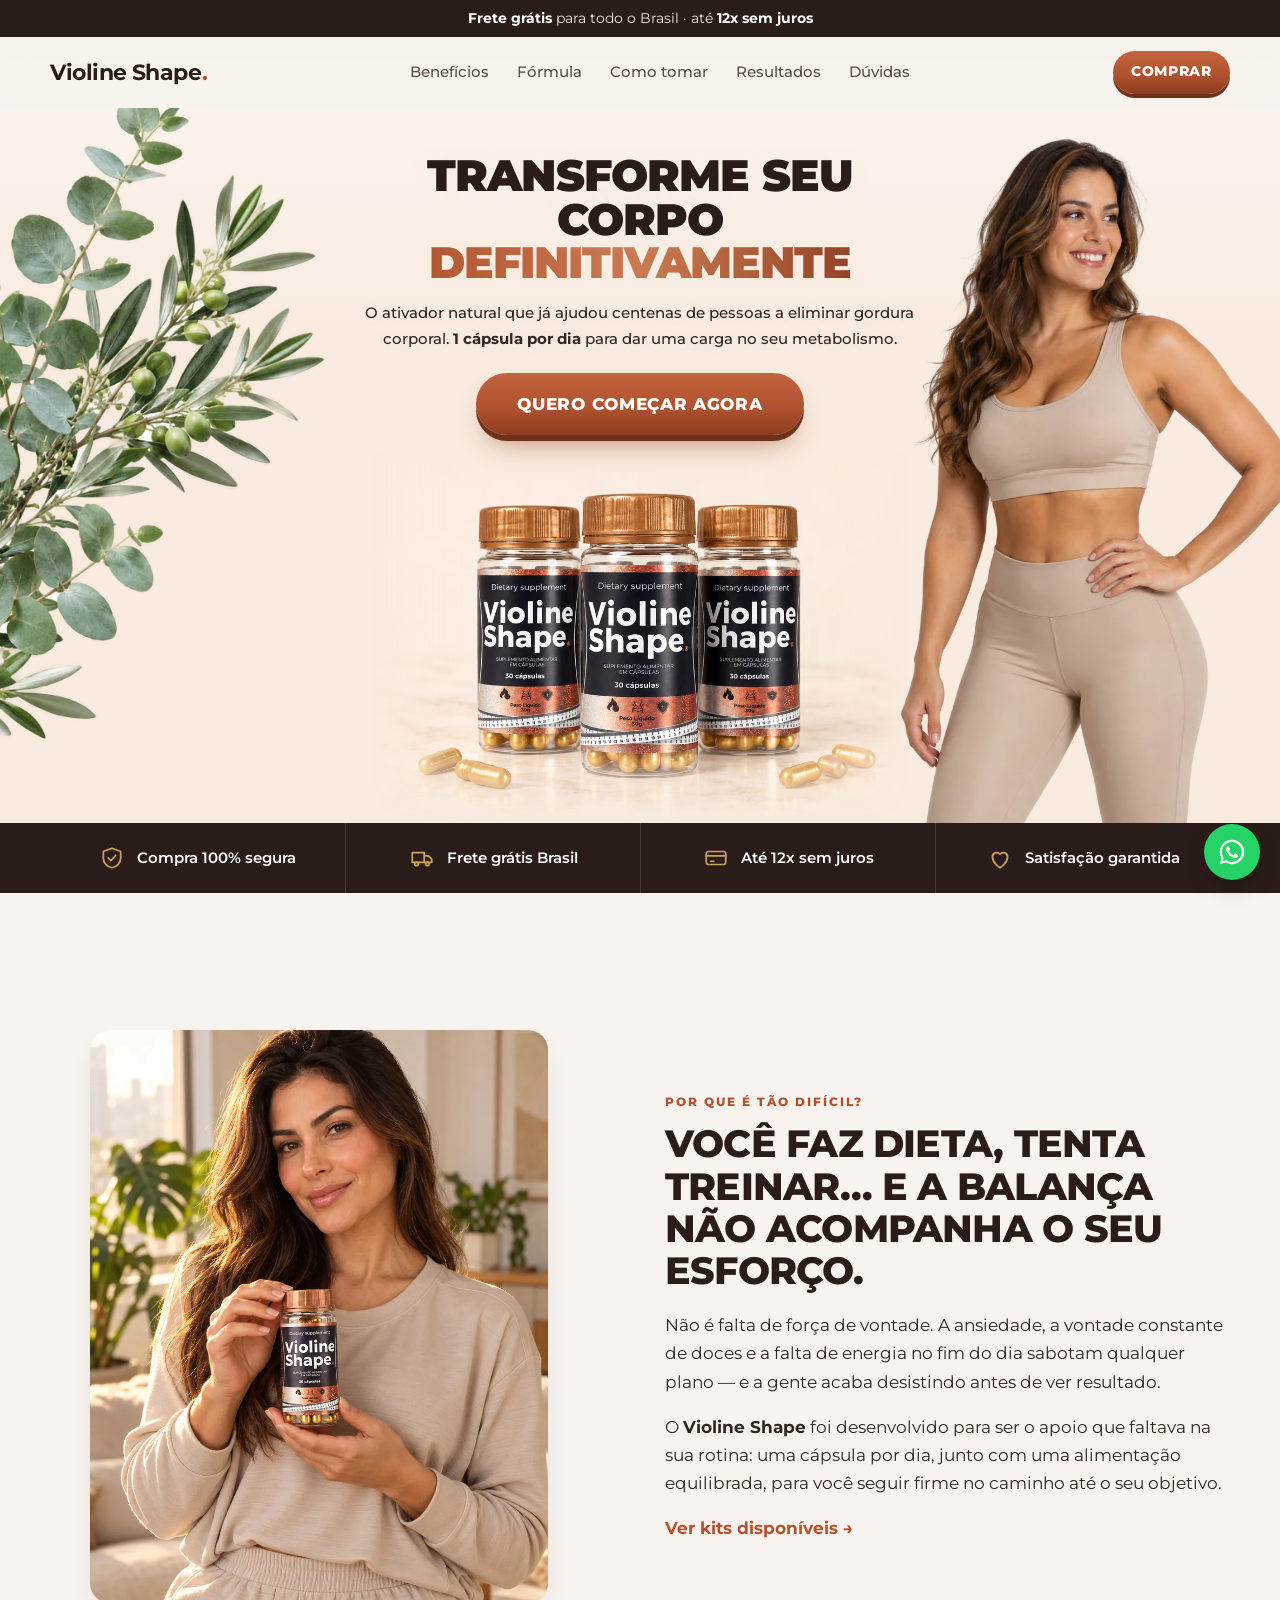
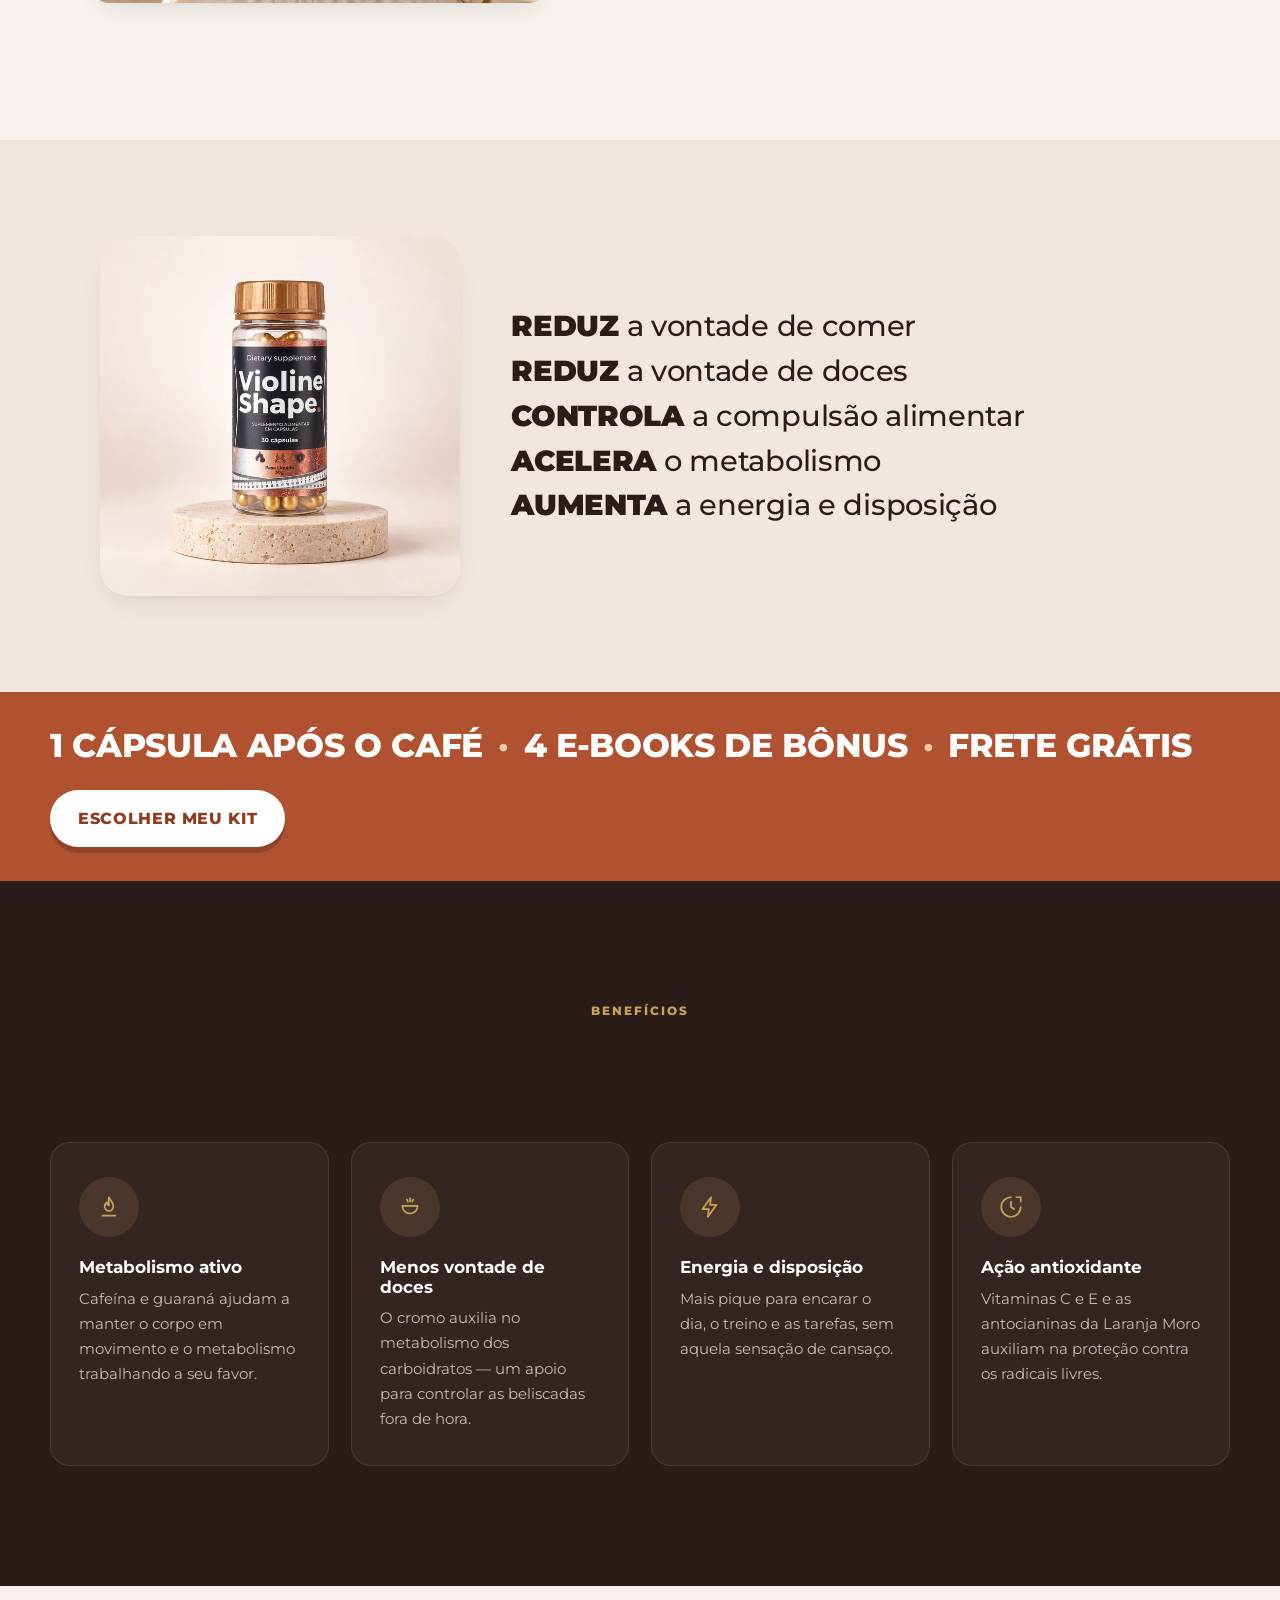
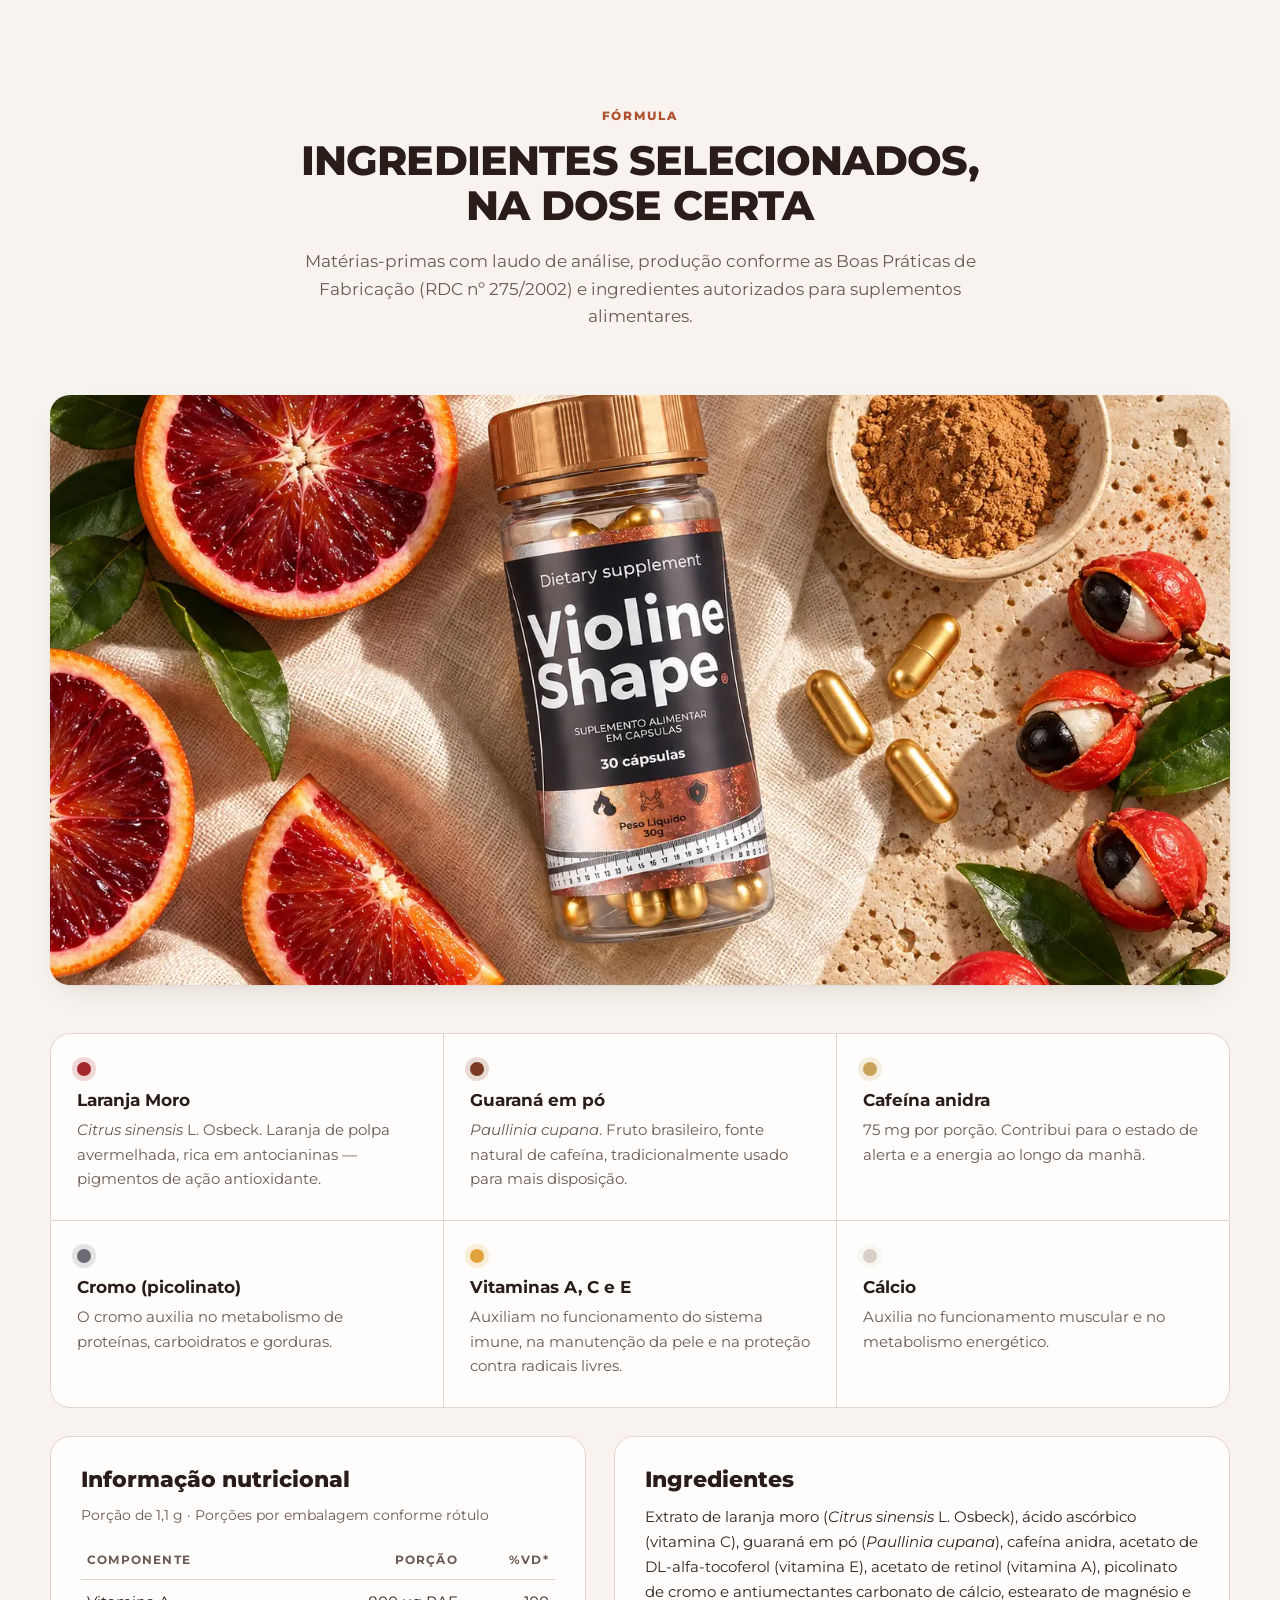
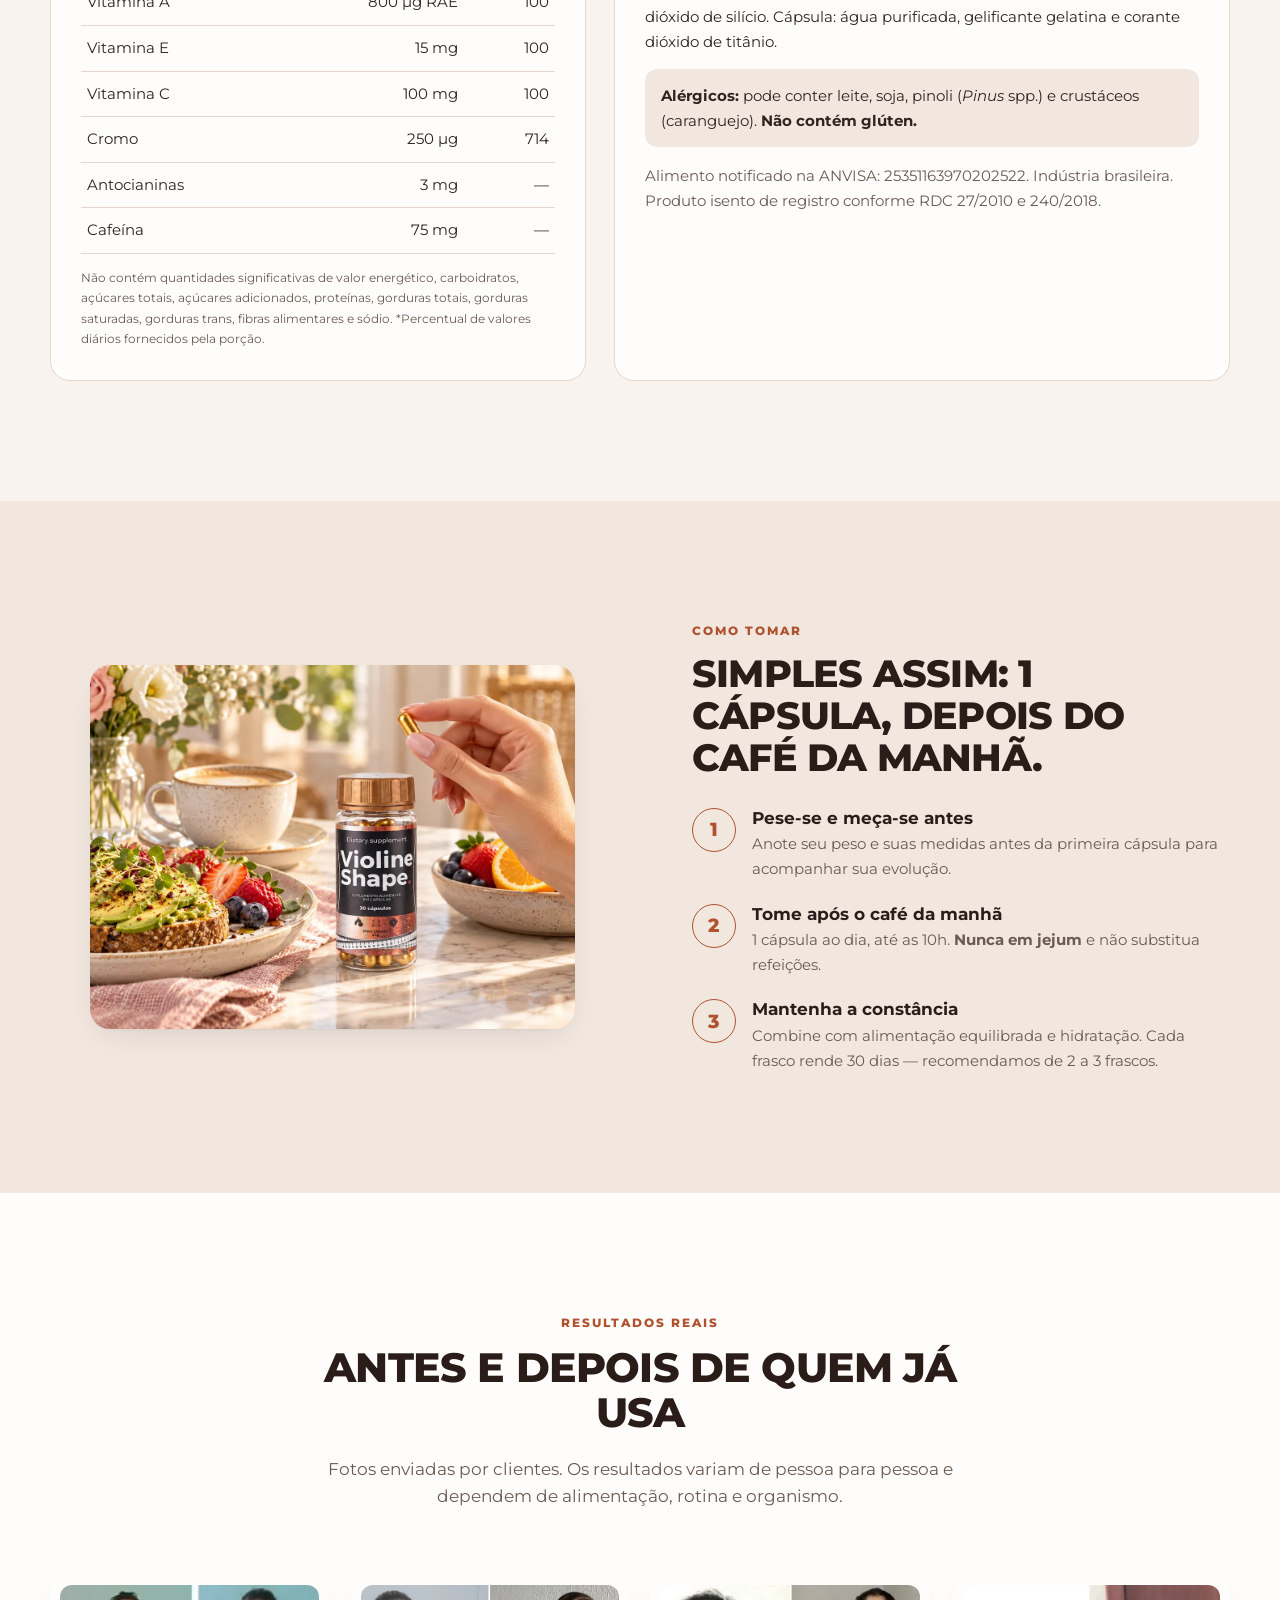
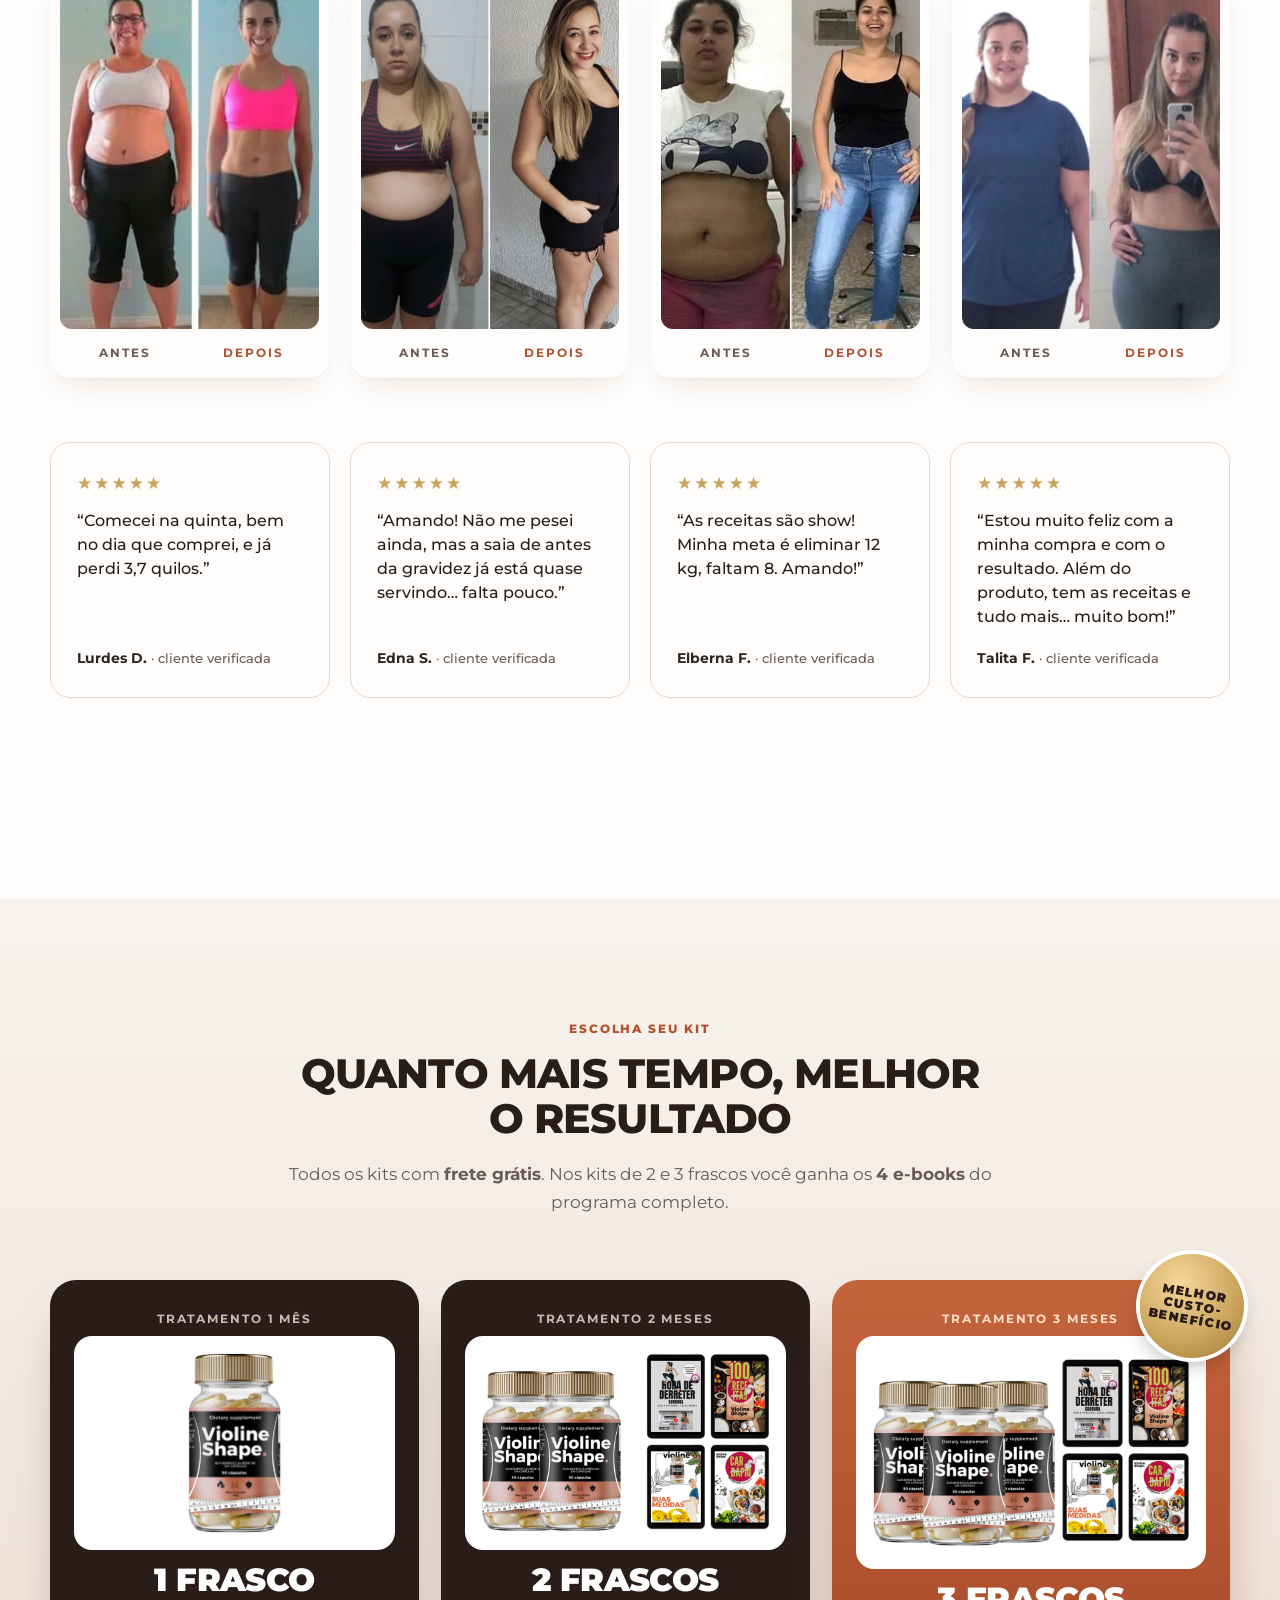
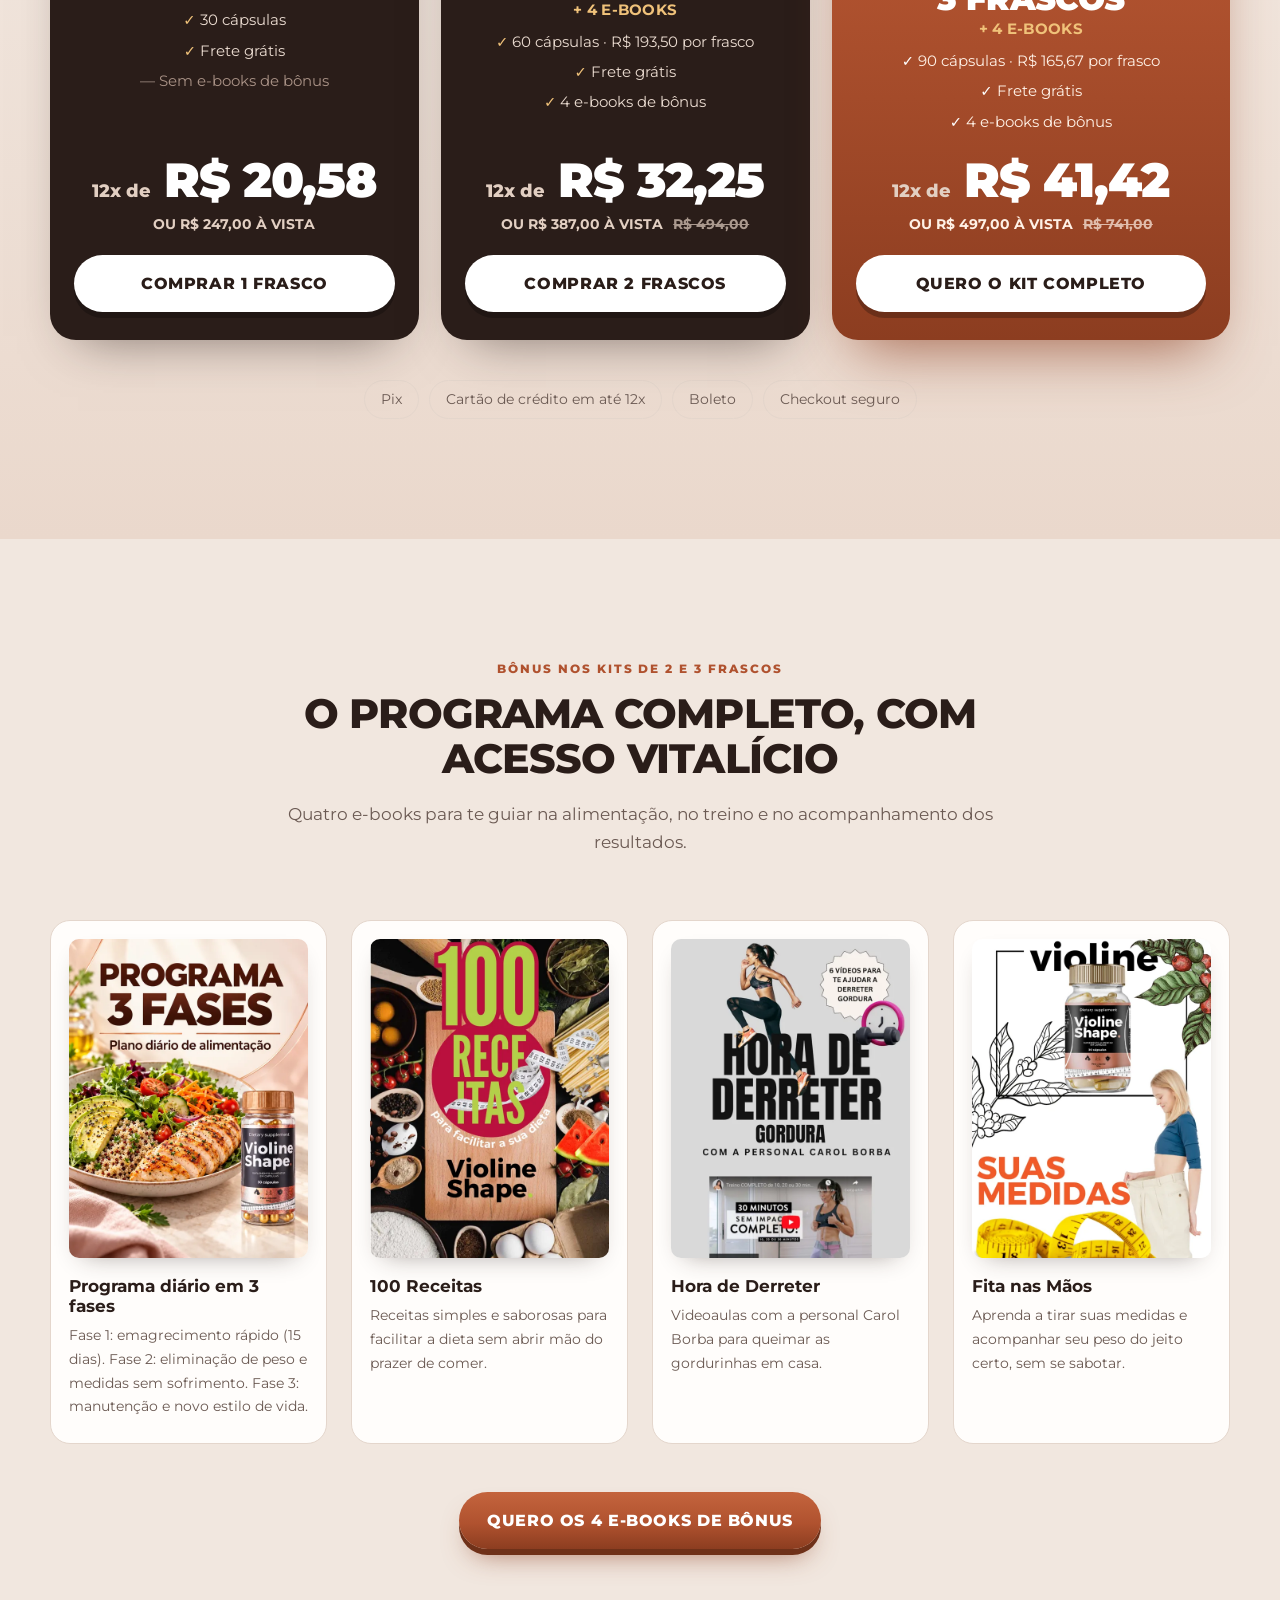
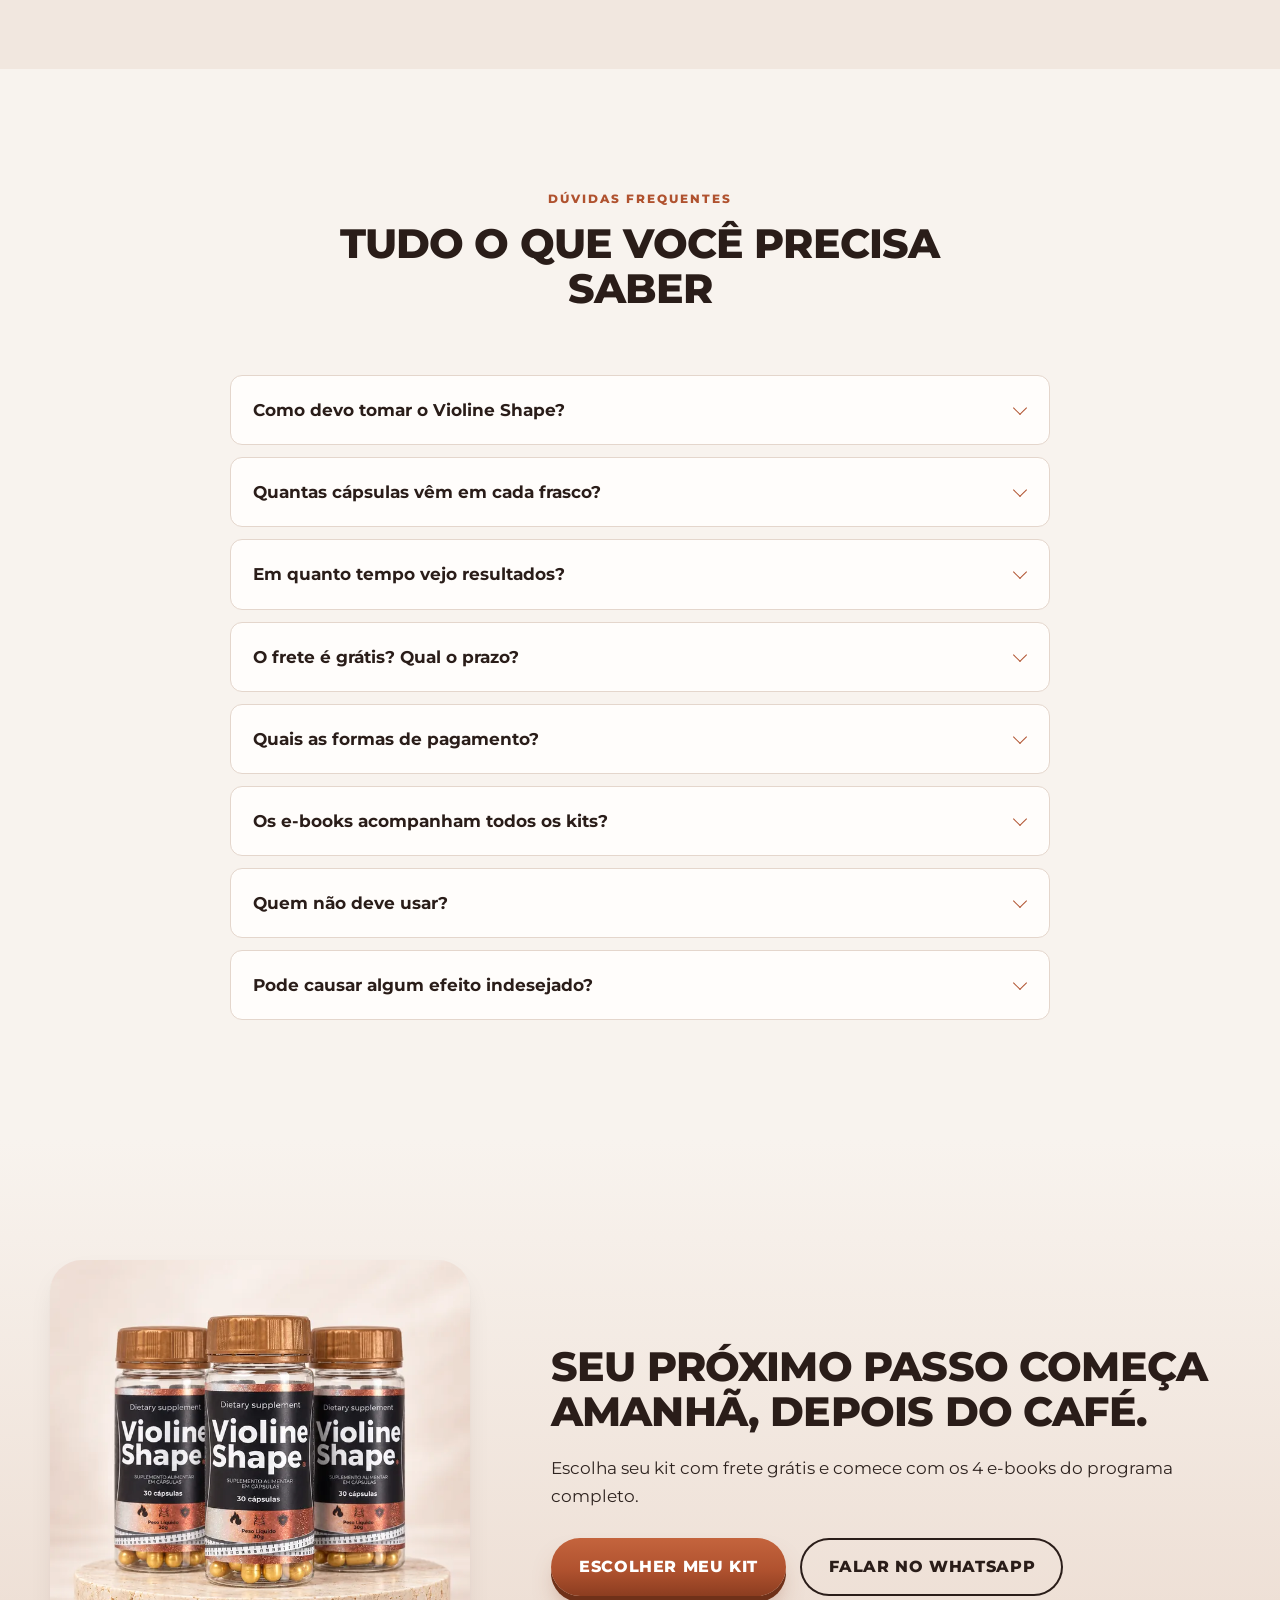
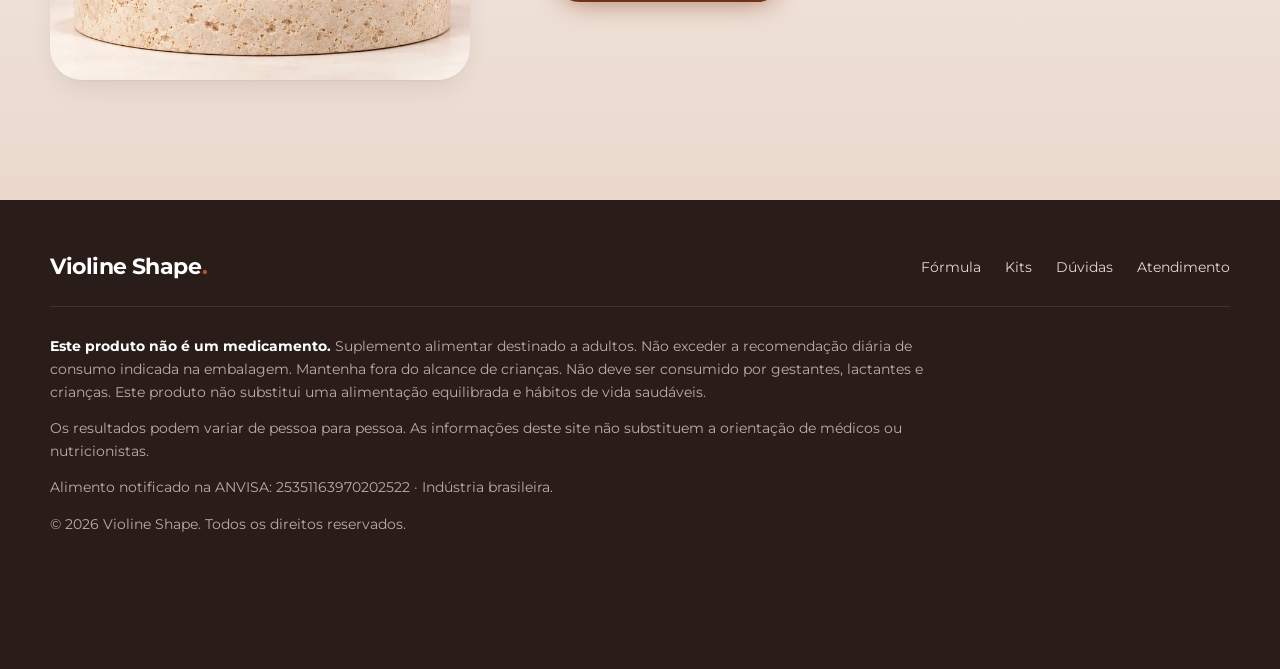
==== commit 5d1a7372: "Páginas de obrigado, novo hero, WhatsApp novo e kits com e-books - /obrigado, /obrigado/processando," ====
--- a/site/index.html
+++ b/site/index.html
@@ -26,10 +26,9 @@
 
   <link rel="preconnect" href="https://fonts.googleapis.com">
   <link rel="preconnect" href="https://fonts.gstatic.com" crossorigin>
-  <link rel="preload" as="image" href="assets/img/hero2-desktop.webp" type="image/webp" media="(min-width: 761px)" fetchpriority="high">
-  <link rel="preload" as="image" href="assets/img/hero2-mobile.webp" type="image/webp" media="(max-width: 760px)" fetchpriority="high">
+  <link rel="preload" as="image" href="assets/img/hero-produto.webp" type="image/webp" fetchpriority="high">
   <link href="https://fonts.googleapis.com/css2?family=Montserrat:wght@400;500;600;700;800;900&display=swap" rel="stylesheet">
-  <link rel="stylesheet" href="assets/css/style.css?v=7">
+  <link rel="stylesheet" href="assets/css/style.css?v=15">
 
   <!--
     RASTREAMENTO DE ANÚNCIOS
@@ -51,7 +50,7 @@
         "logo": "https://violineshape.com.br/assets/img/apple-touch-icon.png",
         "contactPoint": {
           "@type": "ContactPoint",
-          "telephone": "+55-19-99393-2103",
+          "telephone": "+55-19-99206-1661",
           "contactType": "customer service",
           "areaServed": "BR",
           "availableLanguage": "Portuguese"
@@ -119,23 +118,14 @@
 
     <!-- HERO -->
     <section class="hero">
+      <img class="hero__planta" src="assets/img/hero-planta.webp" alt="" width="600" height="900" aria-hidden="true">
+      <img class="hero__mulher" src="assets/img/hero-mulher.webp" alt="Mulher sorridente em roupa de treino" width="614" height="1050">
       <div class="container hero__copy">
-        <p class="eyebrow fade">Ativador natural de perda de gordura</p>
         <h1 class="fade">Transforme seu corpo <span>definitivamente</span></h1>
         <p class="lead fade">O ativador natural que já ajudou centenas de pessoas a eliminar gordura corporal. <strong>1 cápsula por dia</strong> para dar uma carga no seu metabolismo.</p>
-        <div class="hero__cta fade">
-          <a href="#ofertas" class="btn btn--pill">Quero começar agora</a>
-        </div>
-        <ul class="hero__checks fade">
-          <li>Notificado na ANVISA</li>
-          <li>Sem glúten</li>
-          <li>Frete grátis · 12x sem juros</li>
-        </ul>
-      </div>
-      <picture class="hero__art">
-        <source media="(max-width: 760px)" srcset="assets/img/hero2-mobile.webp" width="900" height="1125">
-        <img src="assets/img/hero2-desktop.webp" alt="Três frascos de Violine Shape com mulher sorridente em roupa de treino" width="1672" height="941" fetchpriority="high">
-      </picture>
+        <a href="#ofertas" class="btn btn--pill fade">Quero começar agora</a>
+        <img class="hero__produto fade" src="assets/img/hero-produto.webp" alt="Três frascos de Violine Shape sobre a mesa com cápsulas douradas" width="1000" height="686" fetchpriority="high">
+      </div>
     </section>
 
     <!-- FAIXA DE CONFIANÇA -->
@@ -181,7 +171,7 @@
     <!-- FAIXA DE DESTAQUE -->
     <section class="band" aria-label="Destaque">
       <div class="container band__inner">
-        <p class="band__text fade">1 cápsula <span>·</span> após o café <span>·</span> 4 e-books de bônus <span>·</span> frete grátis</p>
+        <p class="band__text fade"><span>1 cápsula após o café</span><span>4 e-books de bônus</span><span>Frete grátis</span></p>
         <a href="#ofertas" class="btn btn--light fade">Escolher meu kit</a>
       </div>
     </section>
@@ -363,7 +353,7 @@
         <div class="offers">
           <article class="offer fade">
             <p class="offer__tag">Tratamento 1 mês</p>
-            <img src="assets/img/kit-1.webp" alt="1 frasco de Violine Shape" width="700" height="700" loading="lazy" decoding="async">
+            <img src="assets/img/oferta-1.webp" alt="1 frasco de Violine Shape" width="429" height="780" loading="lazy" decoding="async">
             <h3>1 frasco</h3>
             <ul class="offer__list">
               <li>30 cápsulas</li>
@@ -377,7 +367,7 @@
 
           <article class="offer fade">
             <p class="offer__tag">Tratamento 2 meses</p>
-            <img src="assets/img/kit-2.webp" alt="2 frascos de Violine Shape" width="700" height="700" loading="lazy" decoding="async">
+            <img src="assets/img/oferta-2.webp" alt="2 frascos de Violine Shape + 4 e-books de bônus" width="900" height="570" loading="lazy" decoding="async">
             <h3>2 frascos <span>+ 4 e-books</span></h3>
             <ul class="offer__list">
               <li>60 cápsulas · R$ 193,50 por frasco</li>
@@ -391,7 +381,7 @@
           <article class="offer offer--featured fade">
             <p class="offer__badge">Melhor custo-benefício</p>
             <p class="offer__tag">Tratamento 3 meses</p>
-            <img src="assets/img/kit-3.webp" alt="3 frascos de Violine Shape" width="700" height="700" loading="lazy" decoding="async">
+            <img src="assets/img/oferta-3.webp" alt="3 frascos de Violine Shape + 4 e-books de bônus" width="900" height="546" loading="lazy" decoding="async">
             <h3>3 frascos <span>+ 4 e-books</span></h3>
             <ul class="offer__list">
               <li>90 cápsulas · R$ 165,67 por frasco</li>
@@ -474,7 +464,7 @@
           <p class="fade">Escolha seu kit com frete grátis e comece com os 4 e-books do programa completo.</p>
           <div class="final__actions fade">
             <a href="#ofertas" class="btn">Escolher meu kit</a>
-            <a href="https://wa.me/5519993932103?text=Ol%C3%A1!%20Visitei%20o%20site%20do%20Violine%20Shape%20e%20gostaria%20de%20mais%20informa%C3%A7%C3%B5es." class="btn btn--ghost js-whats" target="_blank" rel="noopener">Falar no WhatsApp</a>
+            <a href="https://wa.me/5519992061661?text=Ol%C3%A1%21%20Vim%20pelo%20site%20do%20Violine%20Shape%20e%20gostaria%20de%20mais%20informa%C3%A7%C3%B5es." class="btn btn--ghost js-whats" target="_blank" rel="noopener">Falar no WhatsApp</a>
           </div>
         </div>
       </div>
@@ -489,7 +479,7 @@
           <a href="#formula">Fórmula</a>
           <a href="#ofertas">Kits</a>
           <a href="#duvidas">Dúvidas</a>
-          <a href="https://wa.me/5519993932103" class="js-whats" target="_blank" rel="noopener">Atendimento</a>
+          <a href="https://wa.me/5519992061661?text=Ol%C3%A1%21%20Vim%20pelo%20site%20do%20Violine%20Shape%20e%20gostaria%20de%20mais%20informa%C3%A7%C3%B5es." class="js-whats" target="_blank" rel="noopener">Atendimento</a>
         </nav>
       </div>
       <div class="footer__legal">
@@ -507,7 +497,7 @@
     <a href="#ofertas" class="btn btn--sm" tabindex="-1">Ver kits</a>
   </div>
 
-  <a class="whats-float js-whats" href="https://wa.me/5519993932103?text=Ol%C3%A1!%20Visitei%20o%20site%20do%20Violine%20Shape%20e%20gostaria%20de%20mais%20informa%C3%A7%C3%B5es." target="_blank" rel="noopener" aria-label="Falar no WhatsApp">
+  <a class="whats-float js-whats" href="https://wa.me/5519992061661?text=Ol%C3%A1%21%20Vim%20pelo%20site%20do%20Violine%20Shape%20e%20gostaria%20de%20mais%20informa%C3%A7%C3%B5es." target="_blank" rel="noopener" aria-label="Falar no WhatsApp">
     <svg viewBox="0 0 32 32" aria-hidden="true"><path d="M16 3a13 13 0 0 0-11.2 19.6L3 29l6.6-1.7A13 13 0 1 0 16 3Zm0 23.7c-2 0-4-.6-5.7-1.6l-.4-.2-3.9 1 1-3.8-.3-.4A10.7 10.7 0 1 1 16 26.7Zm5.9-8c-.3-.2-1.9-1-2.2-1-.3-.1-.5-.2-.7.2l-1 1.2c-.2.2-.4.3-.7.1a8.8 8.8 0 0 1-4.4-3.8c-.3-.6.3-.5 1-1.7.1-.2 0-.4 0-.6l-1-2.4c-.3-.6-.5-.5-.7-.5h-.6c-.2 0-.6.1-.9.4-.3.3-1.1 1.1-1.1 2.7s1.2 3.2 1.3 3.4c.2.2 2.3 3.5 5.5 4.9 2 .9 2.8.9 3.8.8.6-.1 1.9-.8 2.1-1.5.3-.7.3-1.4.2-1.5l-.6-.3Z"/></svg>
   </a>
 
--- a/site/assets/css/style.css
+++ b/site/assets/css/style.css
@@ -117,16 +117,16 @@
 .nav a:hover { opacity: 1; }
 
 /* ---------- Hero ---------- */
-.hero { position: relative; overflow: hidden; background: #faebdf; }
-.hero__art { position: relative; z-index: 0; display: block; max-width: 1180px; margin: clamp(-170px, -11vw, -40px) auto 0; -webkit-mask-image: linear-gradient(to bottom, transparent 0%, #000 28%), linear-gradient(to right, transparent 0%, #000 6%, #000 94%, transparent 100%); -webkit-mask-composite: source-in; mask-image: linear-gradient(to bottom, transparent 0%, #000 28%), linear-gradient(to right, transparent 0%, #000 6%, #000 94%, transparent 100%); mask-composite: intersect; }
-.hero__art img { width: 100%; height: auto; }
-.hero__copy { position: relative; z-index: 1; display: flex; flex-direction: column; align-items: center; text-align: center; padding-top: clamp(32px, 4.5vw, 64px); }
-.hero h1 { font-size: clamp(2rem, 3.6vw, 3.6rem); font-weight: 900; max-width: 15ch; margin-bottom: .35em; text-shadow: 0 2px 18px rgba(246, 238, 232, .9); }
+.hero { position: relative; overflow: hidden; background: linear-gradient(180deg, #fbf3ec 0%, #f9ebdf 32%); }
+.hero__planta { position: absolute; left: max(-170px, calc(50% - 900px)); top: -20px; height: 104%; width: auto; max-width: none; pointer-events: none; z-index: 0; }
+.hero__mulher { position: absolute; right: max(-20px, calc(50% - 760px)); bottom: 0; height: 96%; width: auto; max-width: none; z-index: 0; }
+.hero__copy { position: relative; z-index: 1; display: flex; flex-direction: column; align-items: center; text-align: center; padding-top: clamp(28px, 3.6vw, 52px); }
+.hero__copy .btn { position: relative; z-index: 2; margin-top: 22px; }
+.hero__produto { position: relative; z-index: 1; width: min(540px, 100%); margin-top: 18px; -webkit-mask-image: linear-gradient(to right, transparent 0%, #000 18%, #000 82%, transparent 100%), linear-gradient(to bottom, #000 78%, transparent 100%); -webkit-mask-composite: source-in; mask-image: linear-gradient(to right, transparent 0%, #000 18%, #000 82%, transparent 100%), linear-gradient(to bottom, #000 78%, transparent 100%); mask-composite: intersect; }
+.hero h1 { font-size: clamp(2rem, 3.4vw, 3.4rem); font-weight: 900; max-width: 16ch; margin-bottom: .35em; text-shadow: 0 2px 18px rgba(246, 238, 232, .9); }
 .hero h1 span { display: block; background: linear-gradient(90deg, var(--copper) 0%, #c97a52 50%, var(--copper-dark) 100%); -webkit-background-clip: text; background-clip: text; color: transparent; text-shadow: none; }
 .hero .eyebrow { margin-bottom: .7em; }
 .hero .lead { font-size: clamp(.95rem, 1.2vw, 1.1rem); font-weight: 500; color: var(--ink); max-width: 36em; margin-bottom: 0; text-shadow: 0 1px 12px rgba(246, 238, 232, .95); }
-.hero__checks { list-style: none; display: flex; flex-wrap: wrap; justify-content: center; gap: 6px 18px; padding: 0; margin: 14px 0 0; font-size: .82rem; font-weight: 700; color: var(--espresso); }
-.hero__checks li::before { content: "✓ "; color: var(--copper); }
 .hero__cta { margin-top: 22px; }
 .social-proof { margin: 0; font-size: .92rem; color: var(--muted); }
 .stars { color: var(--gold); letter-spacing: .12em; }
@@ -136,6 +136,15 @@
 .checks li::before {
   content: ""; position: absolute; left: 0; top: .32em; width: 1.05em; height: 1.05em; border-radius: 50%;
   background: var(--copper) url("data:image/svg+xml,%3Csvg xmlns='http://www.w3.org/2000/svg' viewBox='0 0 16 16'%3E%3Cpath d='m4.5 8.2 2.3 2.3 4.7-5' fill='none' stroke='%23fff' stroke-width='1.8' stroke-linecap='round' stroke-linejoin='round'/%3E%3C/svg%3E") center/80% no-repeat;
+}
+
+@media (max-width: 1180px) {
+  .hero__planta { height: 80%; left: -190px; opacity: .8; }
+  .hero__mulher { height: 82%; right: -110px; }
+}
+@media (max-width: 980px) {
+  .hero__mulher { display: none; }
+  .hero__planta { height: 62%; left: -150px; opacity: .6; }
 }
 
 /* Números do hero */
@@ -148,9 +157,10 @@
 
 /* Lista "Reduz / Controla / Acelera" */
 .punch { background: var(--cream-2); padding: clamp(56px, 8vw, 96px) 0; }
-.punch__inner { display: grid; grid-template-columns: .8fr 1.2fr; gap: clamp(28px, 5vw, 72px); align-items: center; max-width: 1000px; }
+.punch__inner { display: grid; grid-template-columns: .7fr 1.3fr; gap: clamp(28px, 4vw, 60px); align-items: center; max-width: 1080px; }
 .punch__img { width: 100%; max-width: 380px; border-radius: 28px; box-shadow: var(--shadow); justify-self: center; }
-.punch__list { list-style: none; padding: 0; margin: 0; font-family: var(--serif); font-size: clamp(1.7rem, 3.4vw, 2.7rem); line-height: 1.2; color: var(--espresso); }
+.punch__list { list-style: none; padding: 0; margin: 0; font-family: var(--sans); font-size: clamp(1.1rem, 2.3vw, 1.9rem); line-height: 1.3; color: var(--espresso); }
+.punch__list li { white-space: nowrap; }
 .punch__list li + li { margin-top: .22em; }
 .punch__list b { font-family: var(--sans); font-weight: 800; text-transform: uppercase; letter-spacing: -.01em; color: var(--copper); }
 
@@ -158,7 +168,8 @@
 .band { background: var(--copper); color: #fff; padding: 34px 0; }
 .band__inner { display: flex; align-items: center; justify-content: space-between; gap: 24px; flex-wrap: wrap; }
 .band__text { font-family: var(--serif); font-size: clamp(1.4rem, 2.6vw, 2.1rem); margin: 0; line-height: 1.2; }
-.band__text span { color: #f3c9a8; }
+.band__text span { white-space: nowrap; }
+.band__text span + span::before { content: "·"; margin: 0 .45em; color: #f3c9a8; }
 .btn--light { background: #fff; color: var(--copper-dark); border-color: #fff; box-shadow: none; }
 .btn--light:hover { background: var(--espresso); color: #fff; border-color: var(--espresso); }
 
@@ -324,7 +335,7 @@
 
 @media (max-width: 860px) {
   .story__grid, .howto, .label, .final__inner, .punch__inner { grid-template-columns: 1fr; }
-  .punch__list { text-align: center; }
+  .punch__list { text-align: center; font-size: clamp(1rem, 4.3vw, 1.6rem); }
   .punch__img { max-width: 240px; }
   .ingredients { grid-template-columns: repeat(2, 1fr); }
   .offers { grid-template-columns: 1fr; max-width: 440px; margin-inline: auto; }
@@ -336,11 +347,12 @@
 
 @media (max-width: 760px) {
   body { font-size: 16px; }
-  .hero__copy { padding-top: 28px; }
-  .hero__art { margin-top: -30px; }
-  .hero h1 { font-size: 2.05rem; }
+  .hero__copy { padding-top: 26px; }
+  .hero h1 { font-size: 1.95rem; }
   .hero .lead { font-size: .92rem; max-width: 30em; }
-  .hero__checks { font-size: .74rem; gap: 4px 12px; }
+  .hero__mulher { display: none; }
+  .hero__planta { height: 38%; left: -90px; top: -10px; opacity: .3; }
+  .hero__produto { width: 100%; margin-top: 10px; }
   .hero__cta .btn { min-height: 50px; padding: .8em 1.6em; font-size: .92rem; }
   .trust__grid { grid-template-columns: repeat(2, 1fr); }
   .trust__item { justify-content: flex-start; padding: 16px 10px; font-size: .84rem; }
@@ -419,3 +431,16 @@
   .offer--featured { transform: none; }
   .offer__badge { right: 6px; }
 }
+
+/* Sem quebras feias: botões, barra fixa e faixa cobre */
+.btn { white-space: nowrap; }
+.sticky-cta div { white-space: nowrap; }
+@media (max-width: 760px) {
+  .band__text { display: grid; gap: .15em; font-size: 1.25rem; }
+  .band__text span + span::before { content: none; }
+  .sticky-cta { font-size: .8rem; }
+  .sticky-cta .btn--sm { padding: .55em 1.1em; font-size: .8rem; }
+}
+
+/* Imagens dos kits (frascos + e-books) */
+.offer img { width: 100%; aspect-ratio: 3 / 2; object-fit: contain; background: #fff; border-radius: 18px; padding: 10px; margin: 6px 0 14px; }
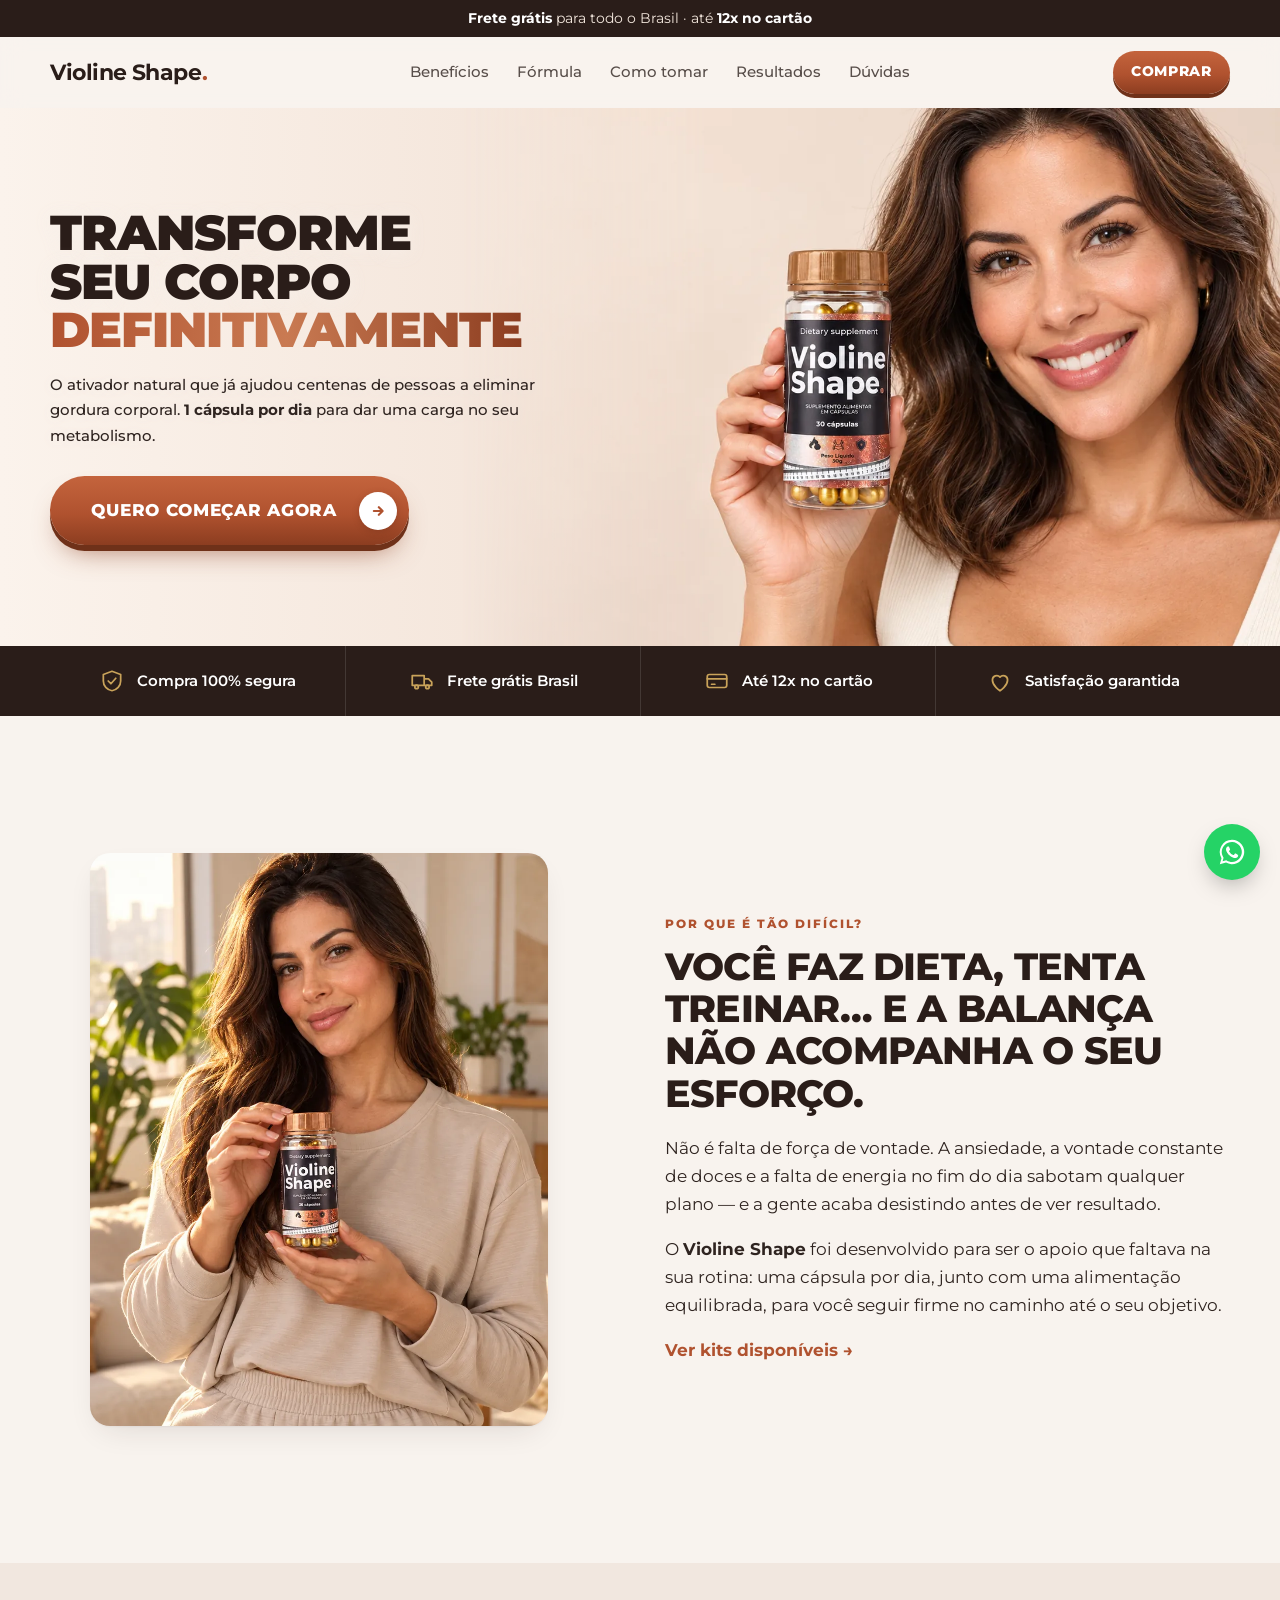
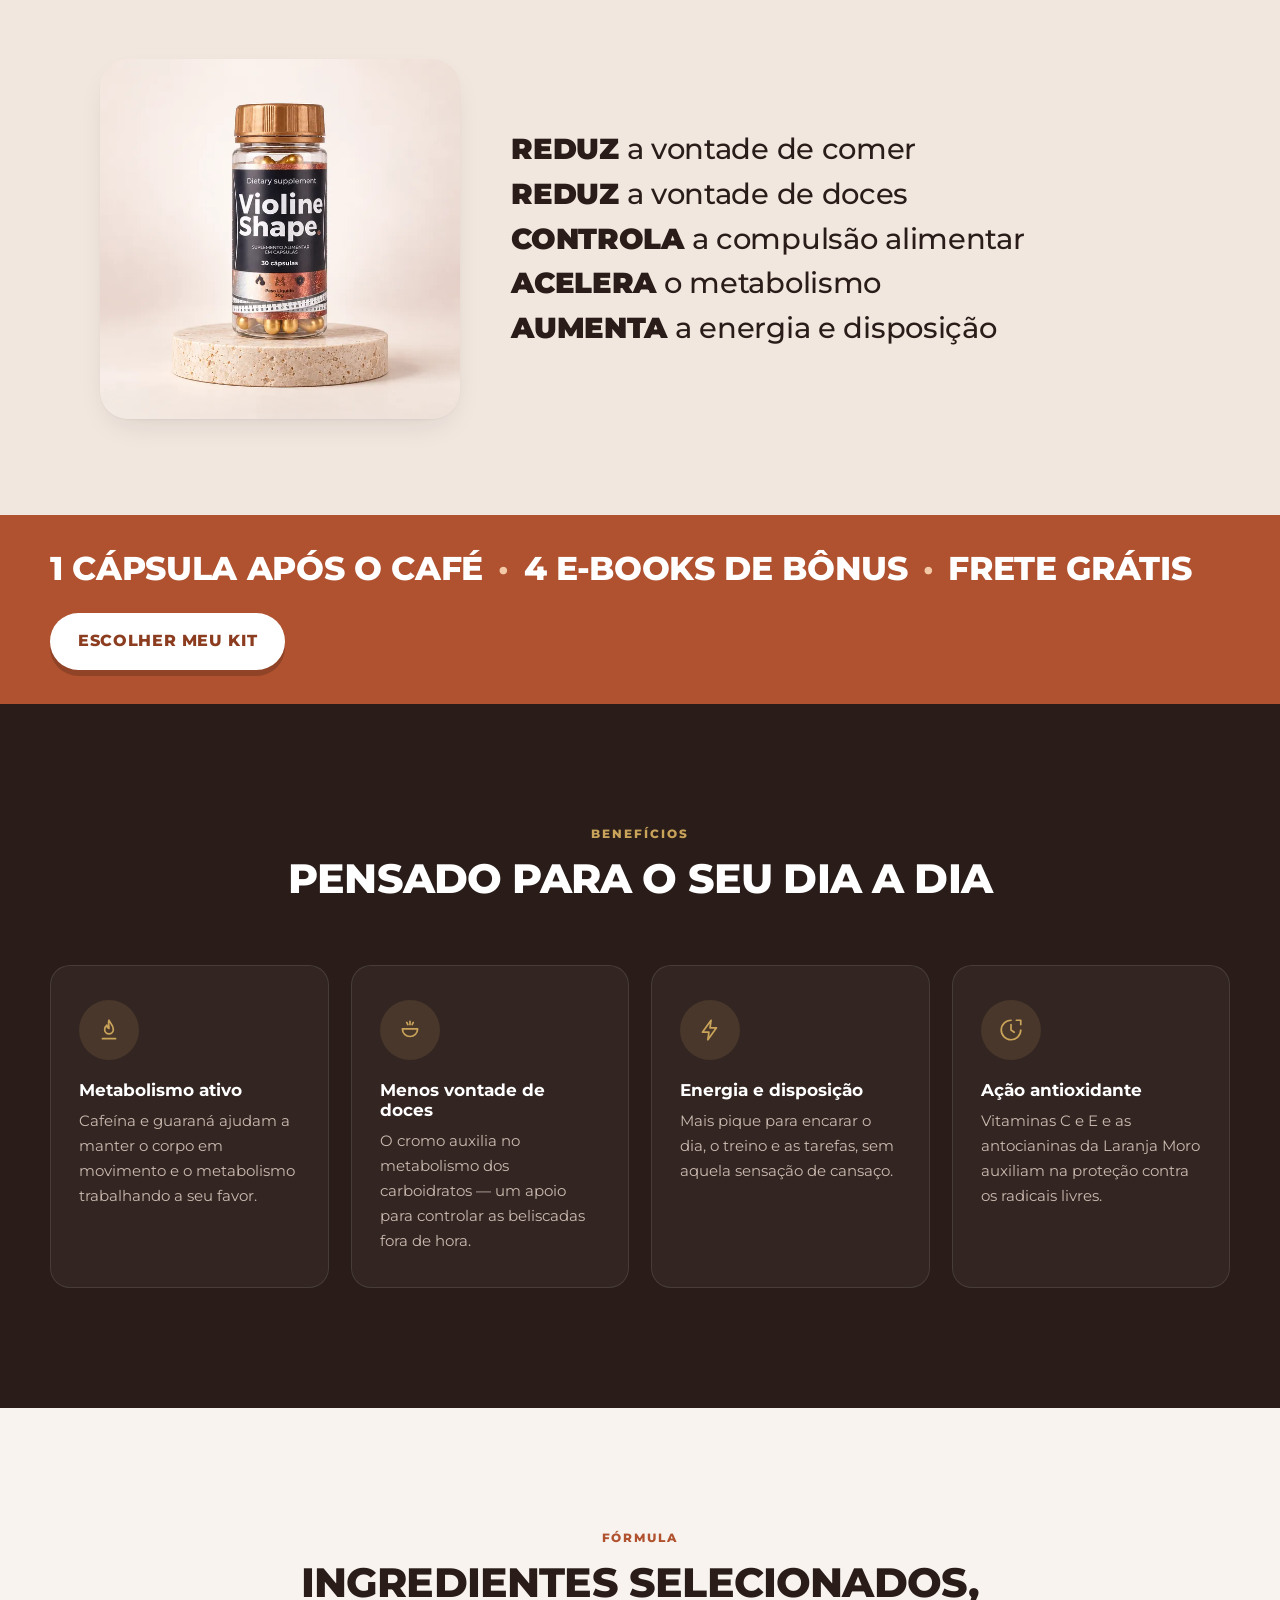
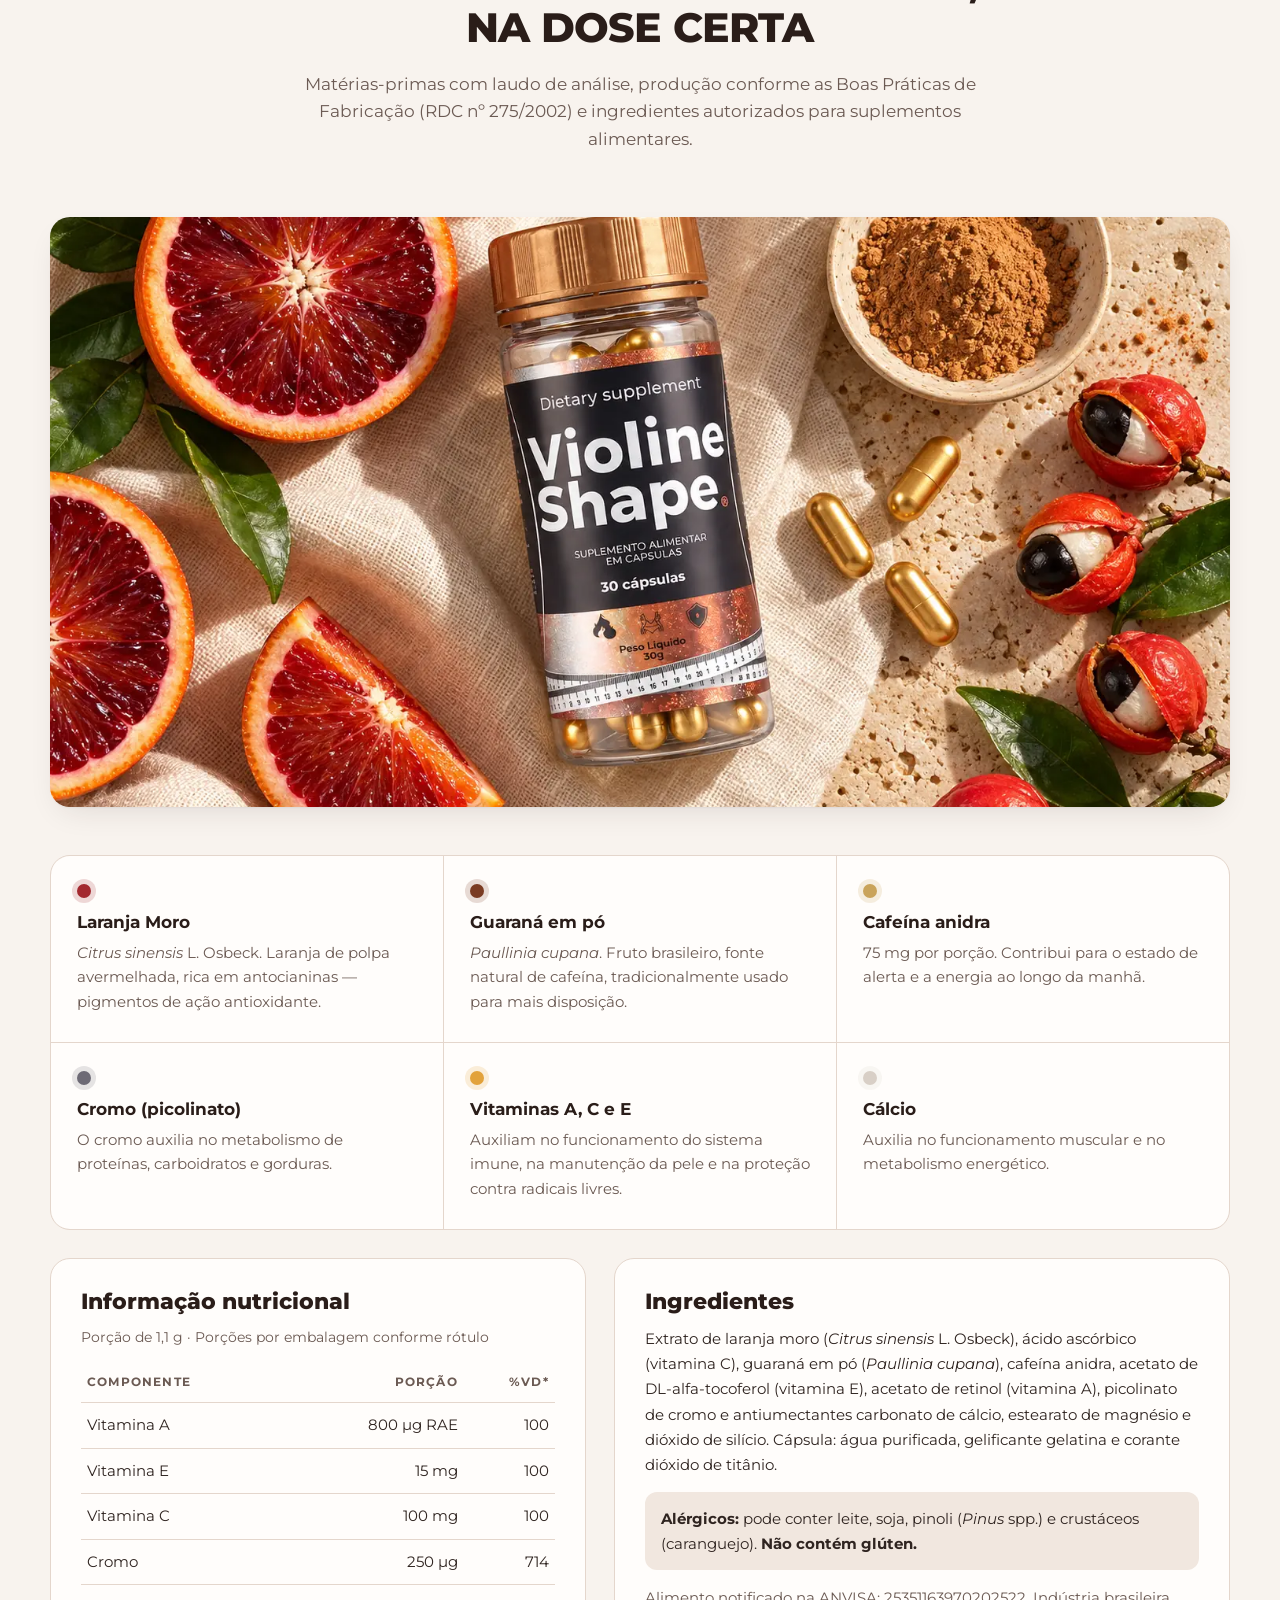
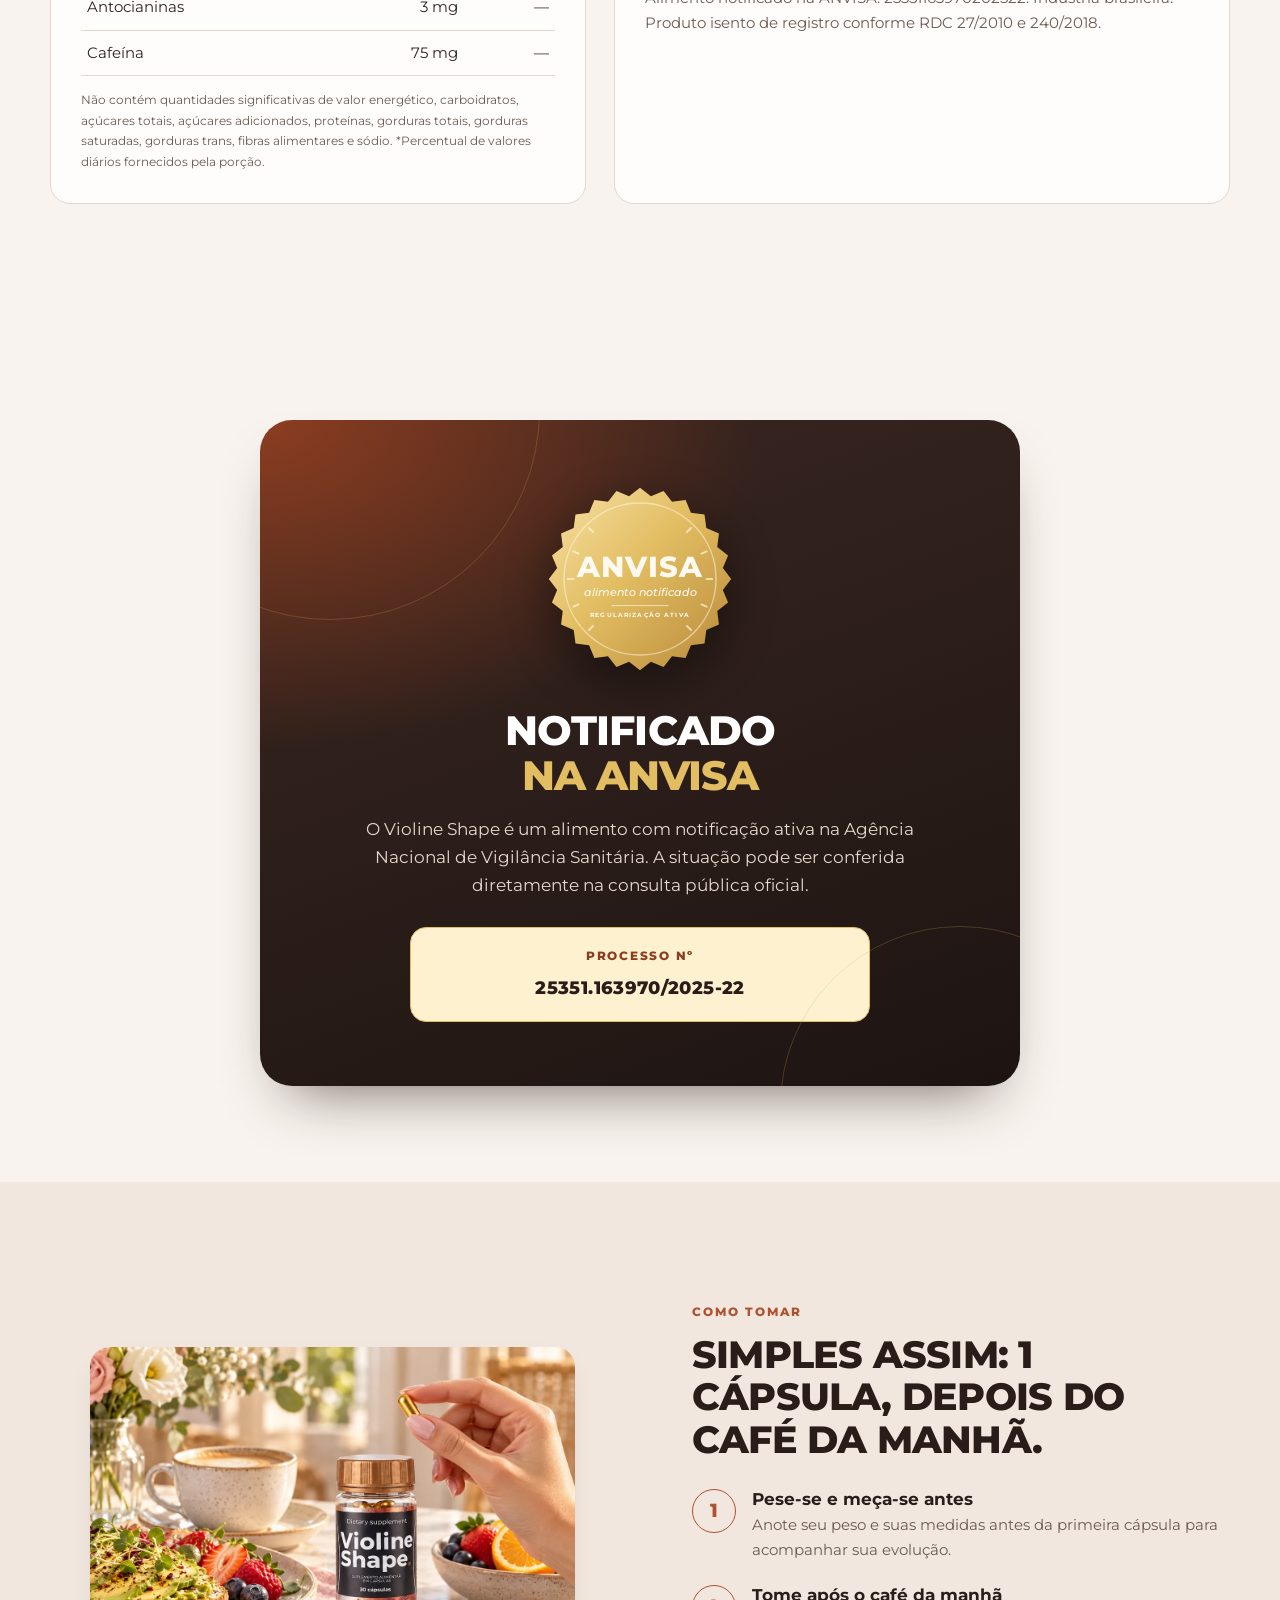
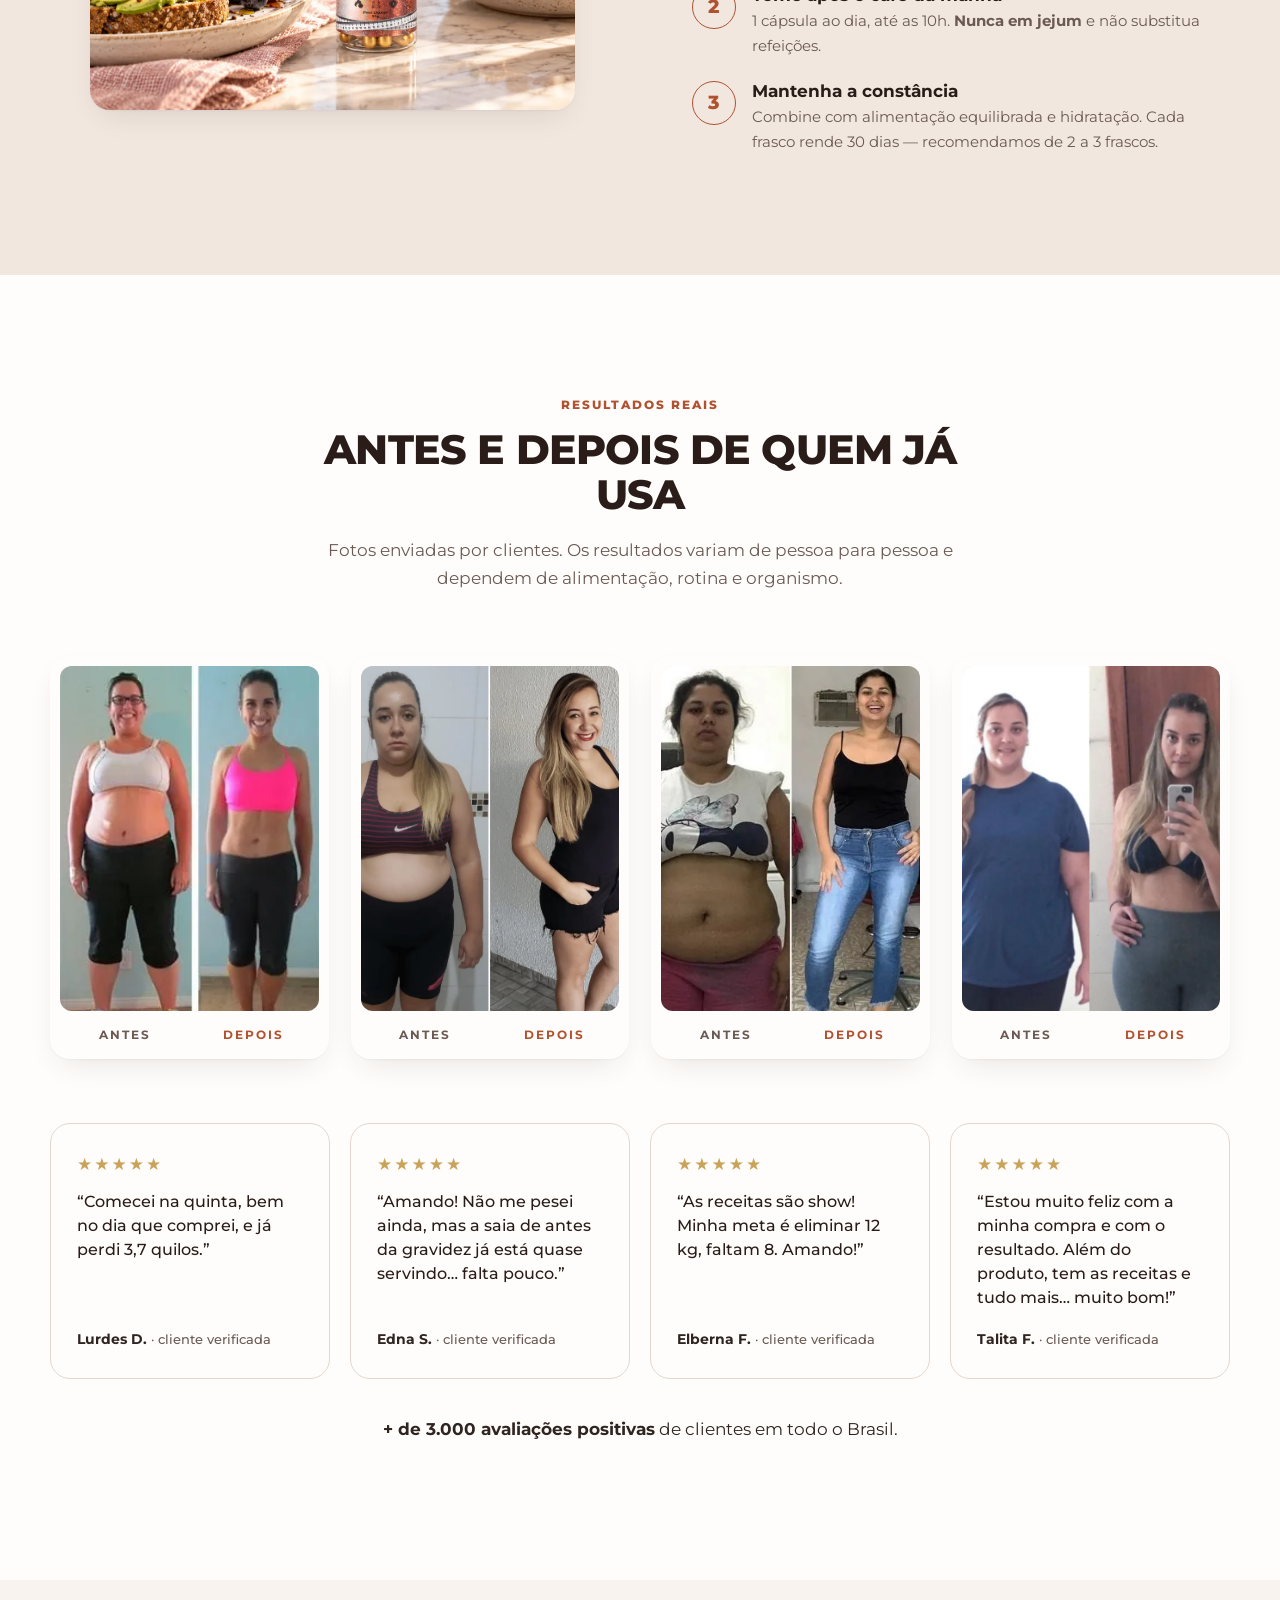
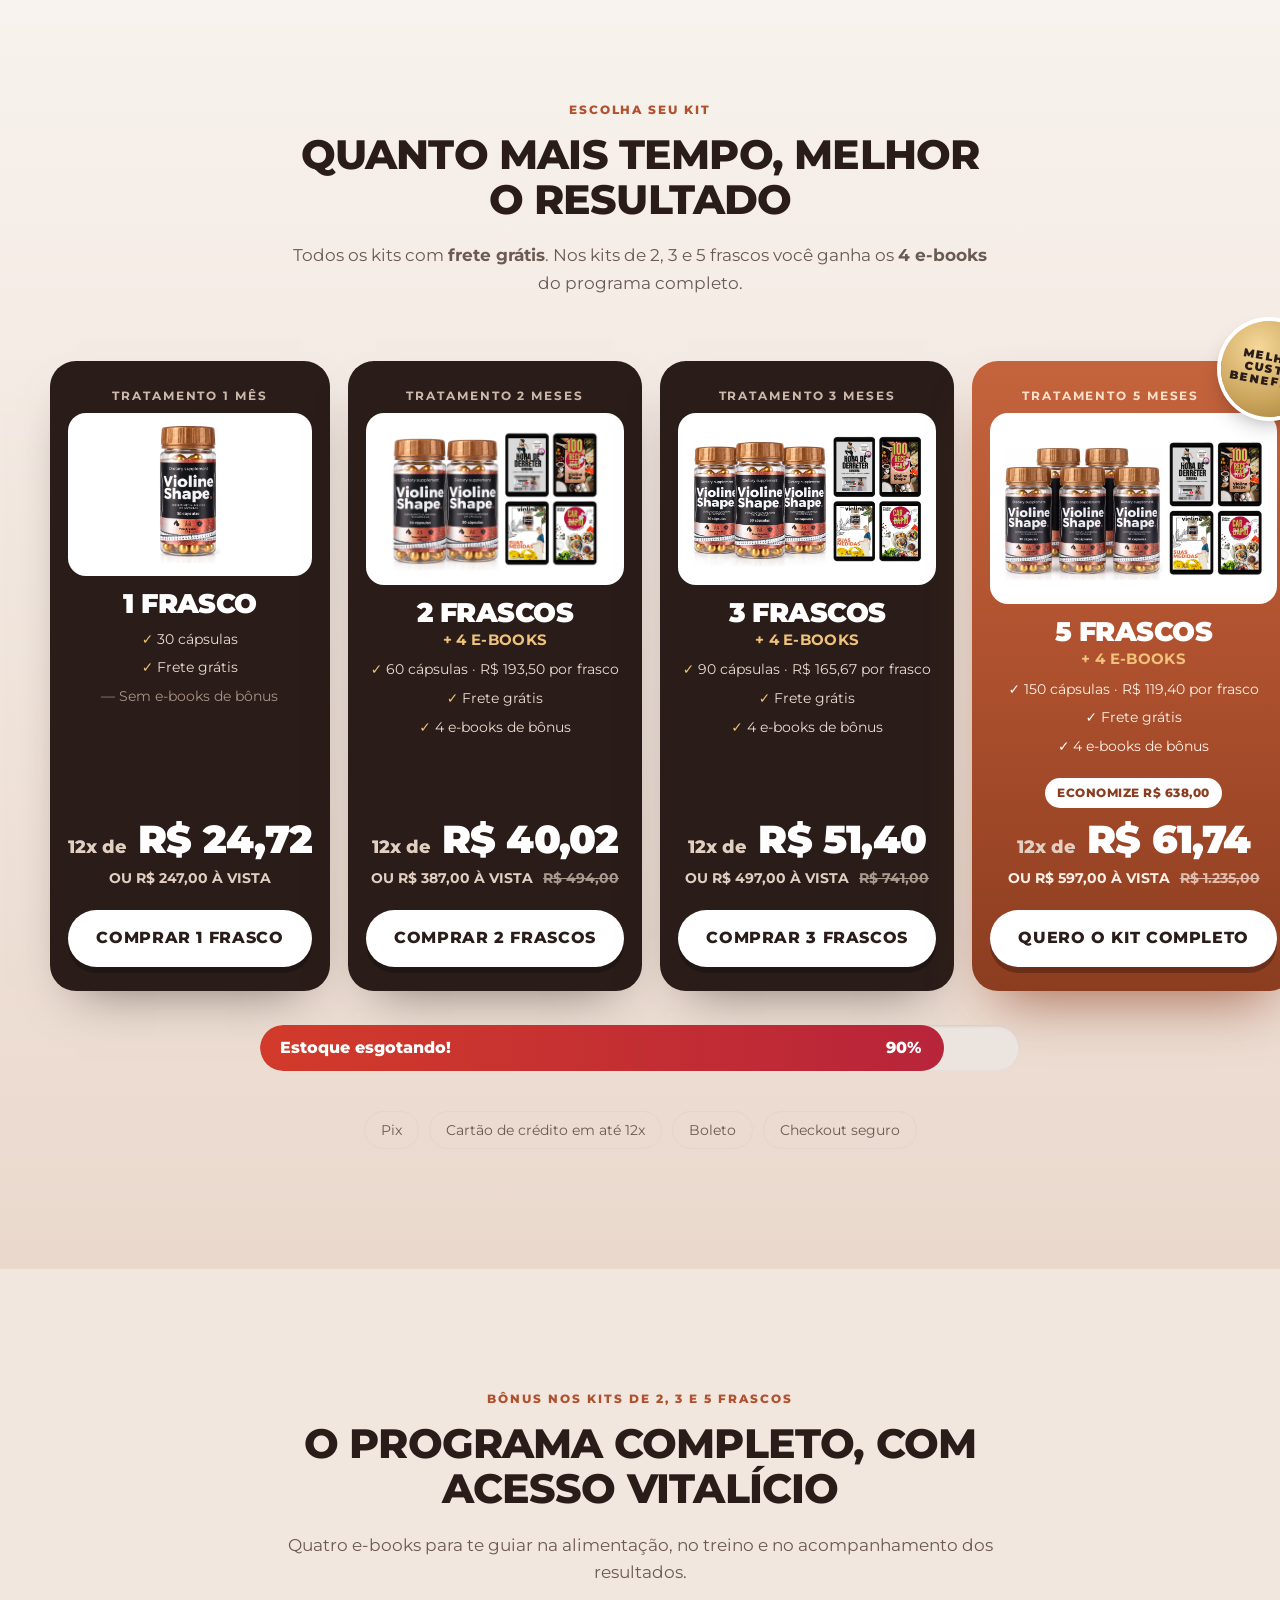
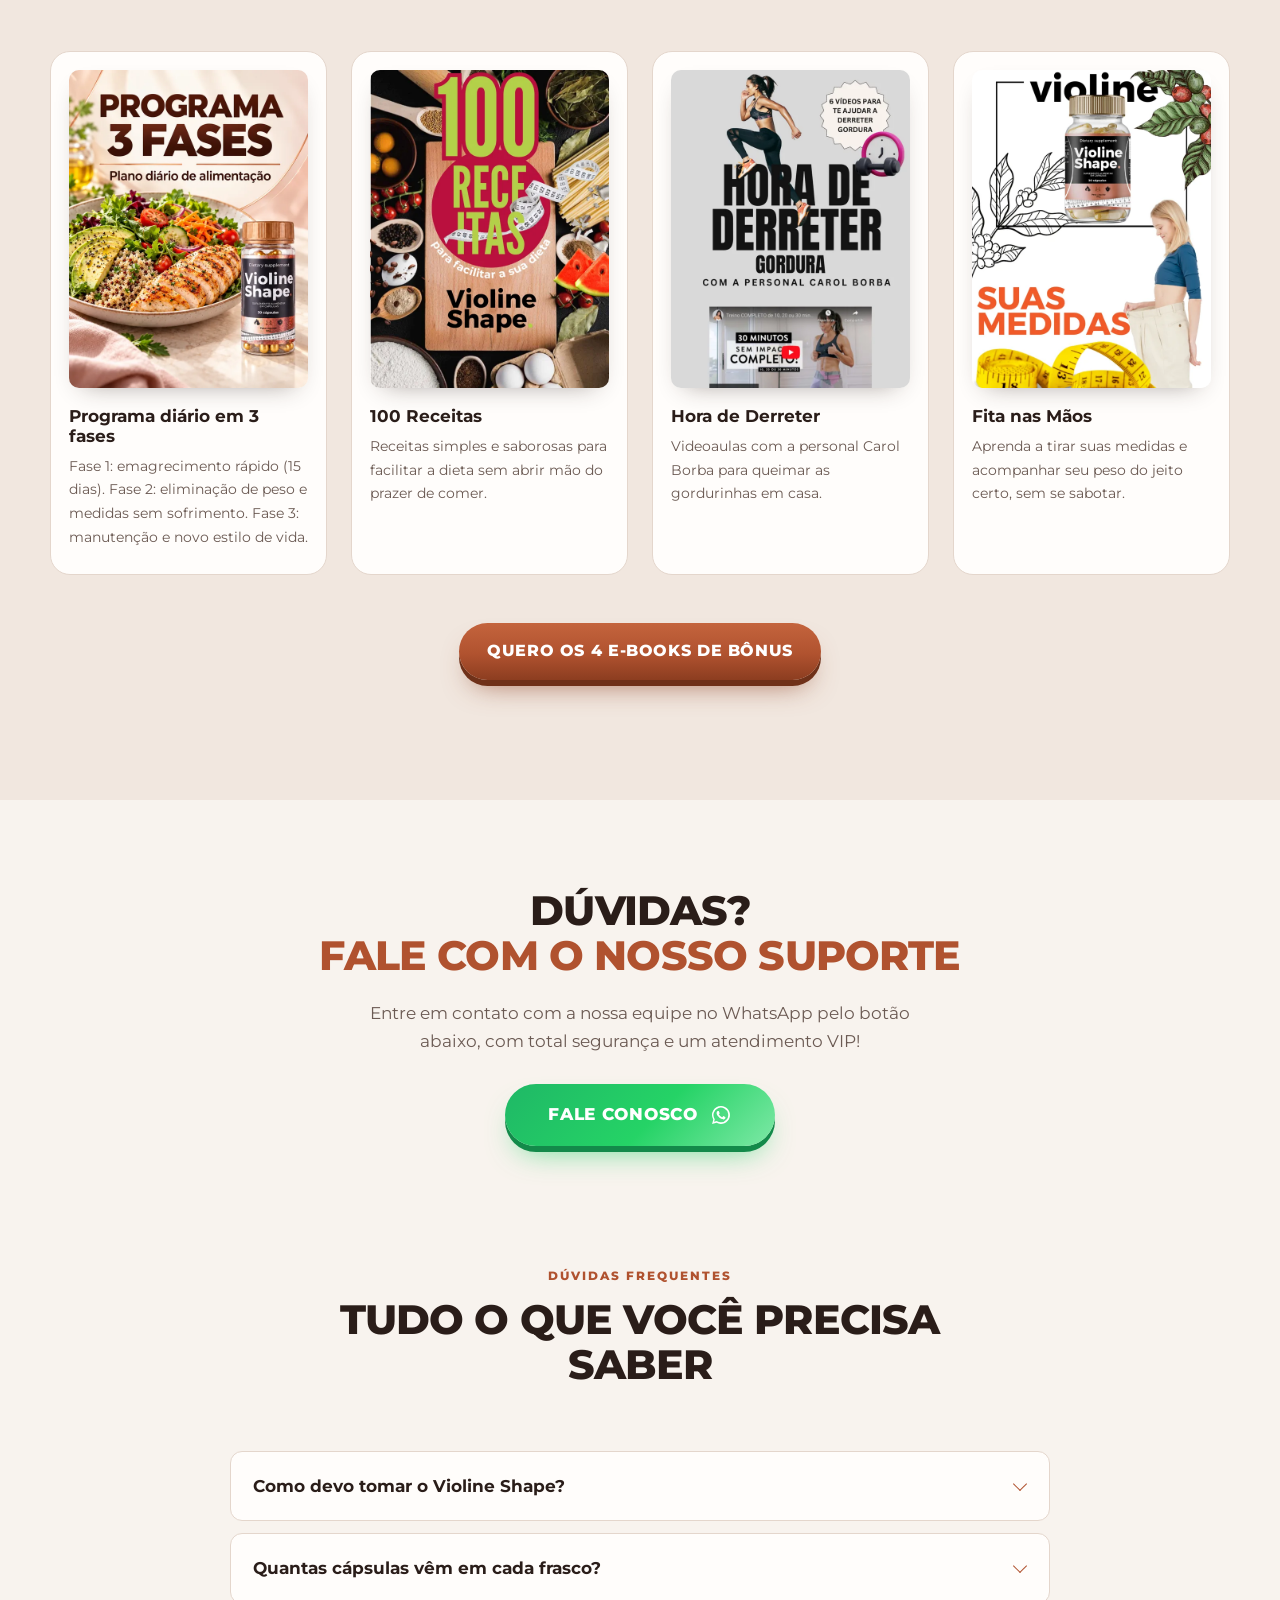
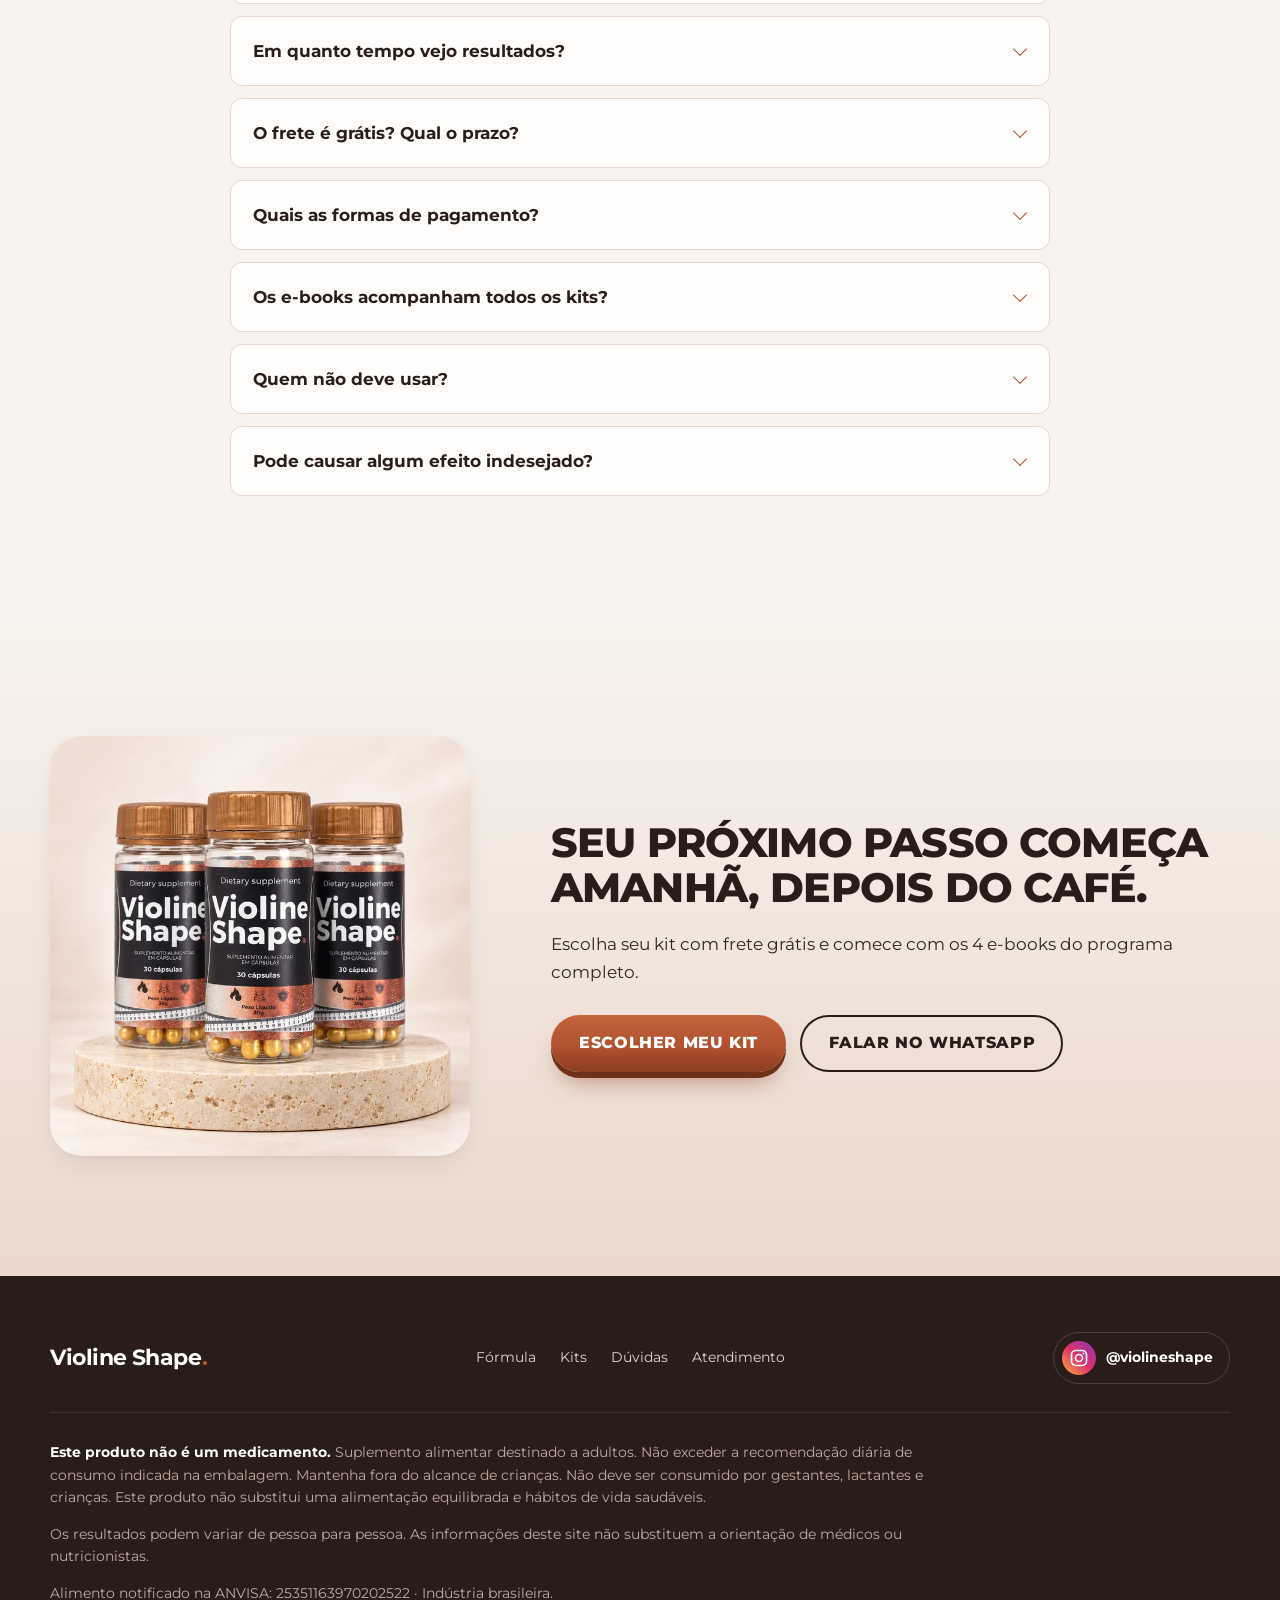
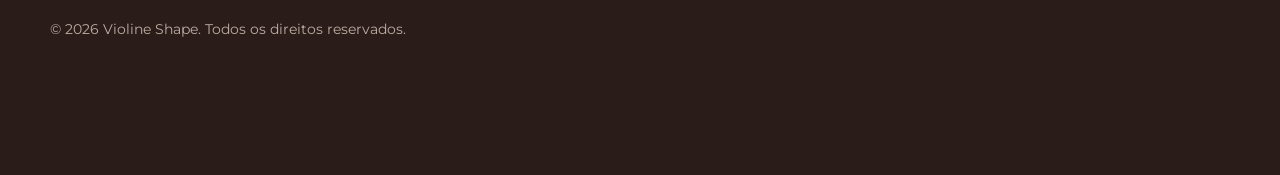
==== commit 089b1c9f: "Novo hero, kit de 5 frascos, ANVISA, suporte, Instagram e Pixel da Meta - Hero com texto à esquerda " ====
--- a/site/index.html
+++ b/site/index.html
@@ -4,7 +4,7 @@
   <meta charset="utf-8">
   <meta name="viewport" content="width=device-width, initial-scale=1">
   <title>Violine Shape — Suplemento com Laranja Moro, Guaraná e Cromo | Frete Grátis</title>
-  <meta name="description" content="Violine Shape: suplemento alimentar em cápsulas com Laranja Moro, Guaraná, Cromo e Vitaminas A, C e E. Notificado na ANVISA, frete grátis para todo o Brasil e até 12x sem juros. Kits com 4 e-books de bônus.">
+  <meta name="description" content="Violine Shape: suplemento alimentar em cápsulas com Laranja Moro, Guaraná, Cromo e Vitaminas A, C e E. Notificado na ANVISA, frete grátis para todo o Brasil e até 12x no cartão. Kits com 4 e-books de bônus.">
   <link rel="canonical" href="https://violineshape.com.br/">
   <meta name="robots" content="index, follow, max-image-preview:large">
   <meta name="theme-color" content="#f6efe9">
@@ -14,7 +14,7 @@
   <meta property="og:locale" content="pt_BR">
   <meta property="og:site_name" content="Violine Shape">
   <meta property="og:title" content="Violine Shape — Transforme seu corpo definitivamente">
-  <meta property="og:description" content="Laranja Moro, Guaraná, Cromo e Vitaminas A, C e E em 1 cápsula por dia. Frete grátis e até 12x sem juros.">
+  <meta property="og:description" content="Laranja Moro, Guaraná, Cromo e Vitaminas A, C e E em 1 cápsula por dia. Frete grátis e até 12x no cartão.">
   <meta property="og:url" content="https://violineshape.com.br/">
   <meta property="og:image" content="https://violineshape.com.br/assets/img/og-image.jpg">
   <meta property="og:image:width" content="1200">
@@ -26,9 +26,9 @@
 
   <link rel="preconnect" href="https://fonts.googleapis.com">
   <link rel="preconnect" href="https://fonts.gstatic.com" crossorigin>
-  <link rel="preload" as="image" href="assets/img/hero-produto.webp" type="image/webp" fetchpriority="high">
+  <link rel="preload" as="image" href="assets/img/hero-foto.webp" type="image/webp" fetchpriority="high">
   <link href="https://fonts.googleapis.com/css2?family=Montserrat:wght@400;500;600;700;800;900&display=swap" rel="stylesheet">
-  <link rel="stylesheet" href="assets/css/style.css?v=15">
+  <link rel="stylesheet" href="assets/css/style.css?v=27">
 
   <!--
     RASTREAMENTO DE ANÚNCIOS
@@ -47,6 +47,7 @@
         "@id": "https://violineshape.com.br/#org",
         "name": "Violine Shape",
         "url": "https://violineshape.com.br/",
+        "sameAs": ["https://www.instagram.com/violineshape/"],
         "logo": "https://violineshape.com.br/assets/img/apple-touch-icon.png",
         "contactPoint": {
           "@type": "ContactPoint",
@@ -71,8 +72,8 @@
           "@type": "AggregateOffer",
           "priceCurrency": "BRL",
           "lowPrice": "247.00",
-          "highPrice": "497.00",
-          "offerCount": "3",
+          "highPrice": "597.00",
+          "offerCount": "4",
           "availability": "https://schema.org/InStock",
           "url": "https://violineshape.com.br/#ofertas"
         }
@@ -84,20 +85,37 @@
           { "@type": "Question", "name": "Como devo tomar o Violine Shape?", "acceptedAnswer": { "@type": "Answer", "text": "Tome 1 cápsula por dia, logo após o café da manhã e até as 10h. Nunca tome em jejum." } },
           { "@type": "Question", "name": "Quantas cápsulas vêm em cada frasco?", "acceptedAnswer": { "@type": "Answer", "text": "Cada frasco tem 30 cápsulas, suficiente para 1 mês de uso." } },
           { "@type": "Question", "name": "O frete é grátis?", "acceptedAnswer": { "@type": "Answer", "text": "Sim. Todos os kits têm frete grátis para todo o Brasil." } },
-          { "@type": "Question", "name": "Quais as formas de pagamento?", "acceptedAnswer": { "@type": "Answer", "text": "Pix, boleto e cartão de crédito em até 12x sem juros, em checkout 100% seguro." } },
+          { "@type": "Question", "name": "Quais as formas de pagamento?", "acceptedAnswer": { "@type": "Answer", "text": "Pix, boleto e cartão de crédito em até 12x, em checkout 100% seguro." } },
           { "@type": "Question", "name": "Quem não deve usar o Violine Shape?", "acceptedAnswer": { "@type": "Answer", "text": "Gestantes, lactantes, menores de 19 anos, idosos acima de 65 anos, pessoas com problemas de tireoide, diabetes, hipertensão ou cardíacos e quem usa antidepressivos. Não consumir com bebida alcoólica." } },
-          { "@type": "Question", "name": "Os e-books acompanham todos os kits?", "acceptedAnswer": { "@type": "Answer", "text": "Os 4 e-books de bônus acompanham os kits de 2 e 3 frascos. O kit de 1 frasco não inclui os e-books." } }
+          { "@type": "Question", "name": "Os e-books acompanham todos os kits?", "acceptedAnswer": { "@type": "Answer", "text": "Os 4 e-books de bônus acompanham os kits de 2, 3 e 5 frascos. O kit de 1 frasco não inclui os e-books." } }
         ]
       }
     ]
   }
   </script>
+  <!-- Meta Pixel Code -->
+  <script>
+  !function(f,b,e,v,n,t,s)
+  {if(f.fbq)return;n=f.fbq=function(){n.callMethod?
+  n.callMethod.apply(n,arguments):n.queue.push(arguments)};
+  if(!f._fbq)f._fbq=n;n.push=n;n.loaded=!0;n.version='2.0';
+  n.queue=[];t=b.createElement(e);t.async=!0;
+  t.src=v;s=b.getElementsByTagName(e)[0];
+  s.parentNode.insertBefore(t,s)}(window, document,'script',
+  'https://connect.facebook.net/en_US/fbevents.js');
+  fbq('init', '2147632998968524');
+  fbq('track', 'PageView');
+  </script>
+  <!-- End Meta Pixel Code -->
 </head>
 <body>
+  <noscript><img height="1" width="1" style="display:none" alt=""
+  src="https://www.facebook.com/tr?id=2147632998968524&ev=PageView&noscript=1"
+  /></noscript>
   <a class="skip" href="#conteudo">Pular para o conteúdo</a>
 
   <div class="announce">
-    <p><strong>Frete grátis</strong> para todo o Brasil <span aria-hidden="true">·</span> até <strong>12x sem juros</strong></p>
+    <p><strong>Frete grátis</strong> para todo o Brasil <span aria-hidden="true">·</span> até <strong>12x no cartão</strong></p>
   </div>
 
   <header class="header" id="topo">
@@ -118,13 +136,15 @@
 
     <!-- HERO -->
     <section class="hero">
-      <img class="hero__planta" src="assets/img/hero-planta.webp" alt="" width="600" height="900" aria-hidden="true">
-      <img class="hero__mulher" src="assets/img/hero-mulher.webp" alt="Mulher sorridente em roupa de treino" width="614" height="1050">
-      <div class="container hero__copy">
-        <h1 class="fade">Transforme seu corpo <span>definitivamente</span></h1>
-        <p class="lead fade">O ativador natural que já ajudou centenas de pessoas a eliminar gordura corporal. <strong>1 cápsula por dia</strong> para dar uma carga no seu metabolismo.</p>
-        <a href="#ofertas" class="btn btn--pill fade">Quero começar agora</a>
-        <img class="hero__produto fade" src="assets/img/hero-produto.webp" alt="Três frascos de Violine Shape sobre a mesa com cápsulas douradas" width="1000" height="686" fetchpriority="high">
+      <picture class="hero__art">
+        <img src="assets/img/hero-foto.webp" alt="Mulher sorridente segurando um frasco de Violine Shape" width="1400" height="1050" fetchpriority="high">
+      </picture>
+      <div class="container hero__inner">
+        <div class="hero__copy">
+          <h1 class="fade">Transforme seu corpo <span>definitivamente</span></h1>
+          <p class="lead fade">O ativador natural que já ajudou centenas de pessoas a eliminar gordura corporal. <strong>1 cápsula por dia</strong> para dar uma carga no seu metabolismo.</p>
+          <a href="#ofertas" class="btn btn--pill btn--pulse fade">Quero começar agora <span class="btn__arrow" aria-hidden="true"><svg viewBox="0 0 24 24"><path d="M7 12h10M13 7.5l4.5 4.5-4.5 4.5"/></svg></span></a>
+        </div>
       </div>
     </section>
 
@@ -133,7 +153,7 @@
       <div class="container trust__grid">
         <div class="trust__item"><svg viewBox="0 0 24 24" aria-hidden="true"><path d="M12 3 4 6v6c0 4.5 3.4 8.3 8 9 4.6-.7 8-4.5 8-9V6l-8-3Z"/><path d="m8.5 12 2.5 2.5 4.5-5"/></svg><span>Compra 100% segura</span></div>
         <div class="trust__item"><svg viewBox="0 0 24 24" aria-hidden="true"><path d="M3 7h11v9H3zM14 10h4l3 3v3h-7z"/><circle cx="7" cy="17.5" r="1.6"/><circle cx="17" cy="17.5" r="1.6"/></svg><span>Frete grátis Brasil</span></div>
-        <div class="trust__item"><svg viewBox="0 0 24 24" aria-hidden="true"><rect x="3" y="6" width="18" height="12" rx="2"/><path d="M3 10h18M7 15h3"/></svg><span>Até 12x sem juros</span></div>
+        <div class="trust__item"><svg viewBox="0 0 24 24" aria-hidden="true"><rect x="3" y="6" width="18" height="12" rx="2"/><path d="M3 10h18M7 15h3"/></svg><span>Até 12x no cartão</span></div>
         <div class="trust__item"><svg viewBox="0 0 24 24" aria-hidden="true"><path d="M12 21s-7-4.4-7-10a4 4 0 0 1 7-2.6A4 4 0 0 1 19 11c0 5.6-7 10-7 10Z"/></svg><span>Satisfação garantida</span></div>
       </div>
     </section>
@@ -281,6 +301,34 @@
       </div>
     </section>
 
+    <!-- ANVISA -->
+    <section class="anvisa" aria-label="Notificado na ANVISA">
+      <div class="container">
+        <div class="anvisa__card fade">
+          <svg class="anvisa__seal" viewBox="0 0 200 200" role="img" aria-label="Selo ANVISA – alimento notificado">
+            <defs>
+              <linearGradient id="gold" x1="0" y1="0" x2="1" y2="1">
+                <stop offset="0" stop-color="#f7e2a6"/><stop offset=".45" stop-color="#e2bd62"/><stop offset="1" stop-color="#b8893a"/>
+              </linearGradient>
+            </defs>
+            <polygon points="100.0,4.0 111.5,12.8 124.8,7.3 133.7,18.7 148.0,16.9 153.6,30.2 167.9,32.1 169.8,46.4 183.1,52.0 181.3,66.3 192.7,75.2 187.2,88.5 196.0,100.0 187.2,111.5 192.7,124.8 181.3,133.7 183.1,148.0 169.8,153.6 167.9,167.9 153.6,169.8 148.0,183.1 133.7,181.3 124.8,192.7 111.5,187.2 100.0,196.0 88.5,187.2 75.2,192.7 66.3,181.3 52.0,183.1 46.4,169.8 32.1,167.9 30.2,153.6 16.9,148.0 18.7,133.7 7.3,124.8 12.8,111.5 4.0,100.0 12.8,88.5 7.3,75.2 18.7,66.3 16.9,52.0 30.2,46.4 32.1,32.1 46.4,30.2 52.0,16.9 66.3,18.7 75.2,7.3 88.5,12.8" fill="url(#gold)"/>
+            <circle cx="100" cy="100" r="80" fill="none" stroke="#fff6dc" stroke-opacity=".55" stroke-width="1.5"/>
+            <g stroke="#fff6dc" stroke-opacity=".7" stroke-width="2" stroke-linecap="round"><line x1="170.0" y1="100.0" x2="176.0" y2="100.0"/><line x1="164.7" y1="126.8" x2="170.2" y2="129.1"/><line x1="149.5" y1="149.5" x2="153.7" y2="153.7"/><line x1="50.5" y1="149.5" x2="46.3" y2="153.7"/><line x1="35.3" y1="126.8" x2="29.8" y2="129.1"/><line x1="30.0" y1="100.0" x2="24.0" y2="100.0"/><line x1="35.3" y1="73.2" x2="29.8" y2="70.9"/><line x1="50.5" y1="50.5" x2="46.3" y2="46.3"/><line x1="149.5" y1="50.5" x2="153.7" y2="46.3"/><line x1="164.7" y1="73.2" x2="170.2" y2="70.9"/></g>
+            <text x="100" y="98" text-anchor="middle" font-family="Montserrat, sans-serif" font-weight="800" font-size="30" fill="#fffaf0" letter-spacing="1">ANVISA</text>
+            <text x="100" y="118" text-anchor="middle" font-family="Montserrat, sans-serif" font-style="italic" font-weight="500" font-size="12" fill="#fffaf0">alimento notificado</text>
+            <line x1="70" y1="128" x2="130" y2="128" stroke="#fffaf0" stroke-opacity=".7"/>
+            <text x="100" y="140" text-anchor="middle" font-family="Montserrat, sans-serif" font-weight="700" font-size="6.5" fill="#fffaf0" letter-spacing="1.2">REGULARIZAÇÃO ATIVA</text>
+          </svg>
+          <h2>Notificado <span>na ANVISA</span></h2>
+          <p>O Violine Shape é um alimento com notificação ativa na Agência Nacional de Vigilância Sanitária. A situação pode ser conferida diretamente na consulta pública oficial.</p>
+          <div class="anvisa__proc">
+            <span>Processo nº</span>
+            <strong>25351.163970/2025-22</strong>
+          </div>
+        </div>
+      </div>
+    </section>
+
     <!-- COMO TOMAR -->
     <section class="section section--tint" id="como-tomar">
       <div class="container howto">
@@ -347,52 +395,73 @@
         <header class="section__head">
           <p class="eyebrow fade">Escolha seu kit</p>
           <h2 class="fade">Quanto mais tempo, melhor o resultado</h2>
-          <p class="section__sub fade">Todos os kits com <strong>frete grátis</strong>. Nos kits de 2 e 3 frascos você ganha os <strong>4 e-books</strong> do programa completo.</p>
+          <p class="section__sub fade">Todos os kits com <strong>frete grátis</strong>. Nos kits de 2, 3 e 5 frascos você ganha os <strong>4 e-books</strong> do programa completo.</p>
         </header>
 
         <div class="offers">
           <article class="offer fade">
             <p class="offer__tag">Tratamento 1 mês</p>
-            <img src="assets/img/oferta-1.webp" alt="1 frasco de Violine Shape" width="429" height="780" loading="lazy" decoding="async">
+            <img src="assets/img/kit1-frascos.webp" alt="1 frasco de Violine Shape" width="422" height="900" loading="lazy" decoding="async">
             <h3>1 frasco</h3>
             <ul class="offer__list">
               <li>30 cápsulas</li>
               <li>Frete grátis</li>
               <li class="is-off">Sem e-books de bônus</li>
             </ul>
-            <p class="offer__price"><small>12x de</small> R$ 20,58</p>
+            <p class="offer__price"><small>12x de</small> R$ 24,72</p>
             <p class="offer__cash">ou R$ 247,00 à vista</p>
             <a class="btn btn--ghost btn--block js-checkout" data-kit="1" data-value="247" href="https://ev.braip.com/checkout/plao14z6/chek66ol?currency=BRL" rel="noopener">Comprar 1 frasco</a>
           </article>
 
           <article class="offer fade">
             <p class="offer__tag">Tratamento 2 meses</p>
-            <img src="assets/img/oferta-2.webp" alt="2 frascos de Violine Shape + 4 e-books de bônus" width="900" height="570" loading="lazy" decoding="async">
+            <img src="assets/img/kit2-frascos.webp" alt="2 frascos de Violine Shape + 4 e-books de bônus" width="900" height="637" loading="lazy" decoding="async">
             <h3>2 frascos <span>+ 4 e-books</span></h3>
             <ul class="offer__list">
               <li>60 cápsulas · R$ 193,50 por frasco</li>
               <li>Frete grátis</li>
               <li>4 e-books de bônus</li>
             </ul>
-            <p class="offer__price"><small>12x de</small> R$ 32,25</p>
+            <p class="offer__price"><small>12x de</small> R$ 40,02</p>
             <p class="offer__cash">ou R$ 387,00 à vista <s>R$ 494,00</s></p>
             <a class="btn btn--ghost btn--block js-checkout" data-kit="2" data-value="387" href="https://ev.braip.com/checkout/planv8ky/chek66ol?currency=BRL" rel="noopener">Comprar 2 frascos</a>
           </article>
-          <article class="offer offer--featured fade">
-            <p class="offer__badge">Melhor custo-benefício</p>
+          <article class="offer fade">
             <p class="offer__tag">Tratamento 3 meses</p>
-            <img src="assets/img/oferta-3.webp" alt="3 frascos de Violine Shape + 4 e-books de bônus" width="900" height="546" loading="lazy" decoding="async">
+            <img src="assets/img/kit3-frascos.webp" alt="3 frascos de Violine Shape + 4 e-books de bônus" width="900" height="547" loading="lazy" decoding="async">
             <h3>3 frascos <span>+ 4 e-books</span></h3>
             <ul class="offer__list">
               <li>90 cápsulas · R$ 165,67 por frasco</li>
               <li>Frete grátis</li>
               <li>4 e-books de bônus</li>
             </ul>
-            <p class="offer__price"><small>12x de</small> R$ 41,42</p>
+            <p class="offer__price"><small>12x de</small> R$ 51,40</p>
             <p class="offer__cash">ou R$ 497,00 à vista <s>R$ 741,00</s></p>
-            <a class="btn btn--block js-checkout" data-kit="3" data-value="497" href="https://ev.braip.com/checkout/plawlnk2/chek66ol?currency=BRL" rel="noopener">Quero o kit completo</a>
-          </article>
-
+            <a class="btn btn--ghost btn--block js-checkout" data-kit="3" data-value="497" href="https://ev.braip.com/checkout/plawlnk2/chek66ol?currency=BRL" rel="noopener">Comprar 3 frascos</a>
+          </article>
+
+          <article class="offer offer--featured fade">
+            <p class="offer__badge">Melhor custo-benefício</p>
+            <p class="offer__tag">Tratamento 5 meses</p>
+            <img src="assets/img/kit5-frascos.webp" alt="5 frascos de Violine Shape + 4 e-books de bônus" width="900" height="514" loading="lazy" decoding="async">
+            <h3>5 frascos <span>+ 4 e-books</span></h3>
+            <ul class="offer__list">
+              <li>150 cápsulas · R$ 119,40 por frasco</li>
+              <li>Frete grátis</li>
+              <li>4 e-books de bônus</li>
+            </ul>
+            <p class="offer__save">Economize R$ 638,00</p>
+            <p class="offer__price"><small>12x de</small> R$ 61,74</p>
+            <p class="offer__cash">ou R$ 597,00 à vista <s>R$ 1.235,00</s></p>
+            <a class="btn btn--block js-checkout" data-kit="5" data-value="597" href="https://ev.braip.com/checkout/plae60wx/chek66ol?currency=BRL" rel="noopener">Quero o kit completo</a>
+          </article>
+
+        </div>
+
+        <div class="stock fade" role="img" aria-label="Estoque do lote promocional quase esgotado: 90%">
+          <div class="stock__bar" style="--pct: 90%">
+            <span>Estoque esgotando!</span><b>90%</b>
+          </div>
         </div>
 
         <div class="payments fade">
@@ -405,7 +474,7 @@
     <section class="section section--tint" id="bonus">
       <div class="container">
         <header class="section__head">
-          <p class="eyebrow fade">Bônus nos kits de 2 e 3 frascos</p>
+          <p class="eyebrow fade">Bônus nos kits de 2, 3 e 5 frascos</p>
           <h2 class="fade">O programa completo, com acesso vitalício</h2>
           <p class="section__sub fade">Quatro e-books para te guiar na alimentação, no treino e no acompanhamento dos resultados.</p>
         </header>
@@ -432,6 +501,18 @@
           </article>
         </div>
         <div class="center fade"><a href="#ofertas" class="btn">Quero os 4 e-books de bônus</a></div>
+      </div>
+    </section>
+
+    <!-- SUPORTE -->
+    <section class="support" aria-label="Suporte">
+      <div class="container support__inner">
+        <h2 class="fade">Dúvidas? <span>Fale com o nosso suporte</span></h2>
+        <p class="fade">Entre em contato com a nossa equipe no WhatsApp pelo botão abaixo, com total segurança e um atendimento VIP!</p>
+        <a class="btn-whats js-whats fade" href="https://wa.me/5519992061661?text=Ol%C3%A1%21%20Vim%20pelo%20site%20do%20Violine%20Shape%20e%20gostaria%20de%20mais%20informa%C3%A7%C3%B5es." target="_blank" rel="noopener">
+          Fale conosco
+          <svg viewBox="0 0 32 32" aria-hidden="true"><path d="M16 3a13 13 0 0 0-11.2 19.6L3 29l6.6-1.7A13 13 0 1 0 16 3Zm0 23.7c-2 0-4-.6-5.7-1.6l-.4-.2-3.9 1 1-3.8-.3-.4A10.7 10.7 0 1 1 16 26.7Zm5.9-8c-.3-.2-1.9-1-2.2-1-.3-.1-.5-.2-.7.2l-1 1.2c-.2.2-.4.3-.7.1a8.8 8.8 0 0 1-4.4-3.8c-.3-.6.3-.5 1-1.7.1-.2 0-.4 0-.6l-1-2.4c-.3-.6-.5-.5-.7-.5h-.6c-.2 0-.6.1-.9.4-.3.3-1.1 1.1-1.1 2.7s1.2 3.2 1.3 3.4c.2.2 2.3 3.5 5.5 4.9 2 .9 2.8.9 3.8.8.6-.1 1.9-.8 2.1-1.5.3-.7.3-1.4.2-1.5l-.6-.3Z"/></svg>
+        </a>
       </div>
     </section>
 
@@ -447,8 +528,8 @@
           <details class="fade"><summary>Quantas cápsulas vêm em cada frasco?</summary><p>Cada frasco contém 30 cápsulas, o suficiente para 1 mês de uso. Para melhores resultados, recomendamos de 2 a 3 frascos.</p></details>
           <details class="fade"><summary>Em quanto tempo vejo resultados?</summary><p>Cada organismo responde de um jeito, e o resultado depende também da sua alimentação e rotina. Por isso, pese-se e tire suas medidas antes da primeira cápsula e acompanhe sua evolução com o e-book Fita nas Mãos.</p></details>
           <details class="fade"><summary>O frete é grátis? Qual o prazo?</summary><p>Sim, todos os kits têm frete grátis para todo o Brasil. O prazo é informado no checkout de acordo com o seu CEP, e você recebe o código de rastreio por e-mail.</p></details>
-          <details class="fade"><summary>Quais as formas de pagamento?</summary><p>Pix, boleto e cartão de crédito em até 12x sem juros. O pagamento é processado em ambiente seguro.</p></details>
-          <details class="fade"><summary>Os e-books acompanham todos os kits?</summary><p>Os 4 e-books de bônus acompanham os kits de <strong>2 e 3 frascos</strong>. O kit de 1 frasco não inclui os e-books.</p></details>
+          <details class="fade"><summary>Quais as formas de pagamento?</summary><p>Pix, boleto e cartão de crédito em até 12x. O pagamento é processado em ambiente seguro.</p></details>
+          <details class="fade"><summary>Os e-books acompanham todos os kits?</summary><p>Os 4 e-books de bônus acompanham os kits de <strong>2, 3 e 5 frascos</strong>. O kit de 1 frasco não inclui os e-books.</p></details>
           <details class="fade"><summary>Quem não deve usar?</summary><p>Gestantes, lactantes, menores de 19 anos, idosos acima de 65 anos, pessoas com problemas de tireoide, diabetes, hipertensão ou cardíacos e pessoas que tomam antidepressivos. Não consumir com bebida alcoólica. Em caso de dúvida, consulte seu médico.</p></details>
           <details class="fade"><summary>Pode causar algum efeito indesejado?</summary><p>Por conter cafeína, algumas pessoas podem sentir dor de cabeça, náusea, desconforto no estômago, insônia ou sonolência. Tontura pode ocorrer se a pessoa deixar de se alimentar — por isso o produto nunca deve substituir refeições. Se sentir qualquer desconforto, suspenda o uso e procure orientação médica.</p></details>
         </div>
@@ -481,6 +562,10 @@
           <a href="#duvidas">Dúvidas</a>
           <a href="https://wa.me/5519992061661?text=Ol%C3%A1%21%20Vim%20pelo%20site%20do%20Violine%20Shape%20e%20gostaria%20de%20mais%20informa%C3%A7%C3%B5es." class="js-whats" target="_blank" rel="noopener">Atendimento</a>
         </nav>
+        <a class="footer__insta" href="https://www.instagram.com/violineshape/" target="_blank" rel="noopener" aria-label="Instagram da Violine Shape (abre em nova guia)">
+          <svg viewBox="0 0 24 24" aria-hidden="true"><rect x="3" y="3" width="18" height="18" rx="5"/><circle cx="12" cy="12" r="4.2"/><circle cx="17.4" cy="6.6" r="1.1" class="dot"/></svg>
+          <span>@violineshape</span>
+        </a>
       </div>
       <div class="footer__legal">
         <p><strong>Este produto não é um medicamento.</strong> Suplemento alimentar destinado a adultos. Não exceder a recomendação diária de consumo indicada na embalagem. Mantenha fora do alcance de crianças. Não deve ser consumido por gestantes, lactantes e crianças. Este produto não substitui uma alimentação equilibrada e hábitos de vida saudáveis.</p>
@@ -493,7 +578,7 @@
 
   <!-- Barra fixa mobile -->
   <div class="sticky-cta" aria-hidden="true">
-    <div><strong>A partir de 12x R$ 20,58</strong><span>Frete grátis</span></div>
+    <div><strong>A partir de 12x R$ 24,72</strong><span>Frete grátis</span></div>
     <a href="#ofertas" class="btn btn--sm" tabindex="-1">Ver kits</a>
   </div>
 
--- a/site/assets/css/style.css
+++ b/site/assets/css/style.css
@@ -117,14 +117,14 @@
 .nav a:hover { opacity: 1; }
 
 /* ---------- Hero ---------- */
-.hero { position: relative; overflow: hidden; background: linear-gradient(180deg, #fbf3ec 0%, #f9ebdf 32%); }
-.hero__planta { position: absolute; left: max(-170px, calc(50% - 900px)); top: -20px; height: 104%; width: auto; max-width: none; pointer-events: none; z-index: 0; }
-.hero__mulher { position: absolute; right: max(-20px, calc(50% - 760px)); bottom: 0; height: 96%; width: auto; max-width: none; z-index: 0; }
-.hero__copy { position: relative; z-index: 1; display: flex; flex-direction: column; align-items: center; text-align: center; padding-top: clamp(28px, 3.6vw, 52px); }
-.hero__copy .btn { position: relative; z-index: 2; margin-top: 22px; }
-.hero__produto { position: relative; z-index: 1; width: min(540px, 100%); margin-top: 18px; -webkit-mask-image: linear-gradient(to right, transparent 0%, #000 18%, #000 82%, transparent 100%), linear-gradient(to bottom, #000 78%, transparent 100%); -webkit-mask-composite: source-in; mask-image: linear-gradient(to right, transparent 0%, #000 18%, #000 82%, transparent 100%), linear-gradient(to bottom, #000 78%, transparent 100%); mask-composite: intersect; }
-.hero h1 { font-size: clamp(2rem, 3.4vw, 3.4rem); font-weight: 900; max-width: 16ch; margin-bottom: .35em; text-shadow: 0 2px 18px rgba(246, 238, 232, .9); }
-.hero h1 span { display: block; background: linear-gradient(90deg, var(--copper) 0%, #c97a52 50%, var(--copper-dark) 100%); -webkit-background-clip: text; background-clip: text; color: transparent; text-shadow: none; }
+.hero { position: relative; overflow: hidden; display: flex; align-items: center; min-height: clamp(520px, 42vw, 660px); background: linear-gradient(90deg, #fbf3ec 0%, #f2e1d5 55%, #efdcd0 100%); }
+.hero__art { position: absolute; top: 0; right: 0; bottom: 0; width: min(64%, 1060px); }
+.hero__art img { width: 100%; height: 100%; object-fit: cover; object-position: 75% center; -webkit-mask-image: linear-gradient(to right, transparent 0%, #000 30%); mask-image: linear-gradient(to right, transparent 0%, #000 30%); }
+.hero__inner { position: relative; z-index: 1; }
+.hero__copy { max-width: 520px; padding: clamp(48px, 6vw, 88px) 0; display: flex; flex-direction: column; align-items: flex-start; text-align: left; }
+.hero__copy .btn { margin-top: 28px; }
+.hero h1 { font-size: clamp(2.2rem, 3.8vw, 3.8rem); font-weight: 900; max-width: 13ch; margin-bottom: .35em; text-shadow: 0 2px 18px rgba(246, 238, 232, .9); }
+.hero h1 span { display: inline; background: linear-gradient(90deg, var(--copper) 0%, #c97a52 50%, var(--copper-dark) 100%); -webkit-background-clip: text; background-clip: text; color: transparent; text-shadow: none; }
 .hero .eyebrow { margin-bottom: .7em; }
 .hero .lead { font-size: clamp(.95rem, 1.2vw, 1.1rem); font-weight: 500; color: var(--ink); max-width: 36em; margin-bottom: 0; text-shadow: 0 1px 12px rgba(246, 238, 232, .95); }
 .hero__cta { margin-top: 22px; }
@@ -138,14 +138,6 @@
   background: var(--copper) url("data:image/svg+xml,%3Csvg xmlns='http://www.w3.org/2000/svg' viewBox='0 0 16 16'%3E%3Cpath d='m4.5 8.2 2.3 2.3 4.7-5' fill='none' stroke='%23fff' stroke-width='1.8' stroke-linecap='round' stroke-linejoin='round'/%3E%3C/svg%3E") center/80% no-repeat;
 }
 
-@media (max-width: 1180px) {
-  .hero__planta { height: 80%; left: -190px; opacity: .8; }
-  .hero__mulher { height: 82%; right: -110px; }
-}
-@media (max-width: 980px) {
-  .hero__mulher { display: none; }
-  .hero__planta { height: 62%; left: -150px; opacity: .6; }
-}
 
 /* Números do hero */
 .stats { display: flex; gap: 0; margin: 40px 0 0; padding-top: 26px; border-top: 1px solid var(--line); }
@@ -350,9 +342,6 @@
   .hero__copy { padding-top: 26px; }
   .hero h1 { font-size: 1.95rem; }
   .hero .lead { font-size: .92rem; max-width: 30em; }
-  .hero__mulher { display: none; }
-  .hero__planta { height: 38%; left: -90px; top: -10px; opacity: .3; }
-  .hero__produto { width: 100%; margin-top: 10px; }
   .hero__cta .btn { min-height: 50px; padding: .8em 1.6em; font-size: .92rem; }
   .trust__grid { grid-template-columns: repeat(2, 1fr); }
   .trust__item { justify-content: flex-start; padding: 16px 10px; font-size: .84rem; }
@@ -444,3 +433,100 @@
 
 /* Imagens dos kits (frascos + e-books) */
 .offer img { width: 100%; aspect-ratio: 3 / 2; object-fit: contain; background: #fff; border-radius: 18px; padding: 10px; margin: 6px 0 14px; }
+
+/* Seção de suporte (WhatsApp) */
+.support { padding: clamp(56px, 8vw, 88px) 0 0; background: var(--cream); text-align: center; }
+.support__inner { max-width: 720px; }
+.support h2 span { display: block; }
+.support p { color: var(--muted); font-size: 1.08rem; margin: 0 auto 28px; max-width: 34em; }
+.btn-whats {
+  display: inline-flex; align-items: center; justify-content: center; gap: 12px;
+  min-height: 62px; padding: .9em 2.6em; border-radius: 999px;
+  color: #fff; font-weight: 800; font-size: 1.05rem; letter-spacing: .04em; text-transform: uppercase; text-decoration: none; white-space: nowrap;
+  background: linear-gradient(135deg, #1fb866 0%, #25d366 55%, #7ee8a6 100%);
+  box-shadow: 0 6px 0 #138a4a, 0 16px 30px -12px rgba(37, 211, 102, .7);
+  transition: transform .2s var(--ease), box-shadow .2s var(--ease);
+}
+.btn-whats:hover { transform: translateY(2px); box-shadow: 0 4px 0 #138a4a, 0 10px 22px -10px rgba(37, 211, 102, .7); }
+.btn-whats:focus-visible { outline: 3px solid var(--gold); outline-offset: 3px; }
+.btn-whats svg { width: 22px; height: 22px; fill: currentColor; }
+
+/* Botão pulsando (hero) */
+.btn--pulse { position: relative; animation: pulse-ring 2.2s var(--ease) infinite; }
+@keyframes pulse-ring {
+  0%   { box-shadow: 0 6px 0 #6f3119, 0 16px 28px -12px rgba(140, 61, 32, .7), 0 0 0 0 rgba(176, 82, 47, .45); transform: scale(1); }
+  50%  { transform: scale(1.035); }
+  70%  { box-shadow: 0 6px 0 #6f3119, 0 16px 28px -12px rgba(140, 61, 32, .7), 0 0 0 18px rgba(176, 82, 47, 0); }
+  100% { box-shadow: 0 6px 0 #6f3119, 0 16px 28px -12px rgba(140, 61, 32, .7), 0 0 0 0 rgba(176, 82, 47, 0); transform: scale(1); }
+}
+@media (prefers-reduced-motion: reduce) { .btn--pulse { animation: none; } }
+
+/* Hero empilhado em telas menores */
+@media (max-width: 900px) {
+  .hero { flex-direction: column; align-items: stretch; min-height: 0; }
+  .hero__art { position: relative; width: 100%; height: auto; order: -1; }
+  .hero__art img { height: auto; aspect-ratio: 4 / 3; object-position: 75% center; -webkit-mask-image: linear-gradient(to bottom, #000 75%, transparent 100%); mask-image: linear-gradient(to bottom, #000 75%, transparent 100%); }
+  .hero__copy { max-width: none; align-items: center; text-align: center; padding: 8px 0 44px; }
+  .hero h1 { max-width: 15ch; margin-inline: auto; }
+}
+
+/* Seta no botão do hero */
+.btn--pill:has(.btn__arrow) { padding-right: .7em; }
+.btn__arrow { display: inline-grid; place-items: center; width: 38px; height: 38px; margin-left: 14px; flex: none; border-radius: 50%; background: #fff; color: var(--copper); box-shadow: 0 2px 6px rgba(111, 49, 25, .35); transition: transform .25s var(--ease); }
+.btn__arrow svg { width: 20px; height: 20px; fill: none; stroke: currentColor; stroke-width: 2.6; stroke-linecap: round; stroke-linejoin: round; }
+.btn:hover .btn__arrow { transform: translateX(4px); }
+
+/* Seção ANVISA */
+.anvisa { padding: clamp(56px, 8vw, 96px) 0; background: var(--cream); }
+.anvisa__card {
+  position: relative; overflow: hidden; max-width: 760px; margin: 0 auto; padding: clamp(36px, 6vw, 64px) clamp(22px, 5vw, 64px);
+  border-radius: 32px; text-align: center; color: #f3e7dd;
+  background: radial-gradient(120% 90% at 0% 0%, #8c3d20 0%, transparent 55%), linear-gradient(160deg, #3a2620 0%, var(--espresso) 55%, #1d1411 100%);
+  box-shadow: 0 30px 60px -30px rgba(42, 29, 25, .7);
+}
+.anvisa__card::before, .anvisa__card::after { content: ""; position: absolute; border-radius: 50%; border: 1px solid rgba(201, 163, 90, .25); pointer-events: none; }
+.anvisa__card::before { width: 420px; height: 420px; top: -220px; left: -140px; }
+.anvisa__card::after { width: 360px; height: 360px; bottom: -200px; right: -120px; }
+.anvisa__seal { width: clamp(150px, 22vw, 190px); height: auto; margin: 0 auto 26px; filter: drop-shadow(0 14px 24px rgba(0, 0, 0, .45)); }
+.anvisa h2 { color: #fff; margin-bottom: .45em; }
+.anvisa h2 span { display: block; color: #e2bd62; }
+.anvisa p { max-width: 34em; margin: 0 auto 28px; font-size: 1.05rem; color: #e6d8ce; }
+.anvisa__proc { display: grid; gap: 6px; max-width: 460px; margin: 0 auto; padding: 18px 20px; border-radius: 16px; background: #fdf1cf; border: 1.5px solid #e2bd62; color: var(--espresso); }
+.anvisa__proc span { font-size: .78rem; font-weight: 800; letter-spacing: .14em; text-transform: uppercase; color: var(--copper-dark); }
+.anvisa__proc strong { font-size: 1.15rem; font-weight: 800; letter-spacing: .02em; }
+
+/* 4 kits (1, 2, 3 e 5 frascos) */
+.offers { grid-template-columns: repeat(4, 1fr); gap: 18px; }
+.offer { padding: 26px 18px 24px; }
+.offer h3 { font-size: 1.7rem; }
+.offer__price { font-size: 2.45rem; white-space: nowrap; }
+.offer__list { font-size: .86rem; }
+.offer__save { display: inline-block; margin: 0 auto 10px; padding: 5px 12px; border-radius: 999px; background: #fff; color: var(--copper-dark); font-size: .78rem; font-weight: 800; text-transform: uppercase; letter-spacing: .04em; }
+@media (max-width: 1180px) {
+  .offers { grid-template-columns: repeat(2, 1fr); max-width: 760px; margin-inline: auto; }
+  .offer--featured { transform: none; }
+}
+@media (max-width: 860px) {
+  .offers { grid-template-columns: 1fr; max-width: 440px; }
+}
+
+/* Barra de estoque */
+.stock { max-width: 760px; margin: 34px auto 0; }
+.stock__bar { position: relative; height: 46px; border-radius: 999px; background: #ece4de; overflow: hidden; box-shadow: inset 0 1px 3px rgba(42, 29, 25, .15); }
+.stock__bar::before { content: ""; position: absolute; inset: 0 auto 0 0; width: 0; border-radius: 999px; background: linear-gradient(90deg, #d23b2a 0%, #b8243a 100%); transition: width 1.6s var(--ease) .2s; }
+.stock.is-visible .stock__bar::before, .no-js .stock__bar::before { width: var(--pct); }
+.stock__bar span, .stock__bar b { position: absolute; top: 50%; transform: translateY(-50%); z-index: 1; color: #fff; font-weight: 800; font-size: 1rem; }
+.stock__bar span { left: 20px; }
+.stock__bar b { left: calc(var(--pct) - 58px); }
+@media (prefers-reduced-motion: reduce) { .stock__bar::before { transition: none; width: var(--pct); } }
+.offer--featured .offer__badge { top: -40px; right: -22px; width: 96px; height: 96px; font-size: .72rem; }
+.offer--featured .offer__tag { padding-right: 46px; }
+@media (max-width: 860px) {
+  .offer--featured .offer__badge { right: 8px; top: -34px; }
+}
+
+/* Instagram no rodapé */
+.footer__insta { display: inline-flex; align-items: center; gap: 10px; padding: 8px 16px 8px 8px; border-radius: 999px; border: 1px solid rgba(255, 255, 255, .16); color: #fff; text-decoration: none; font-weight: 700; font-size: .9rem; transition: background .3s, border-color .3s; }
+.footer__insta svg { width: 34px; height: 34px; padding: 7px; border-radius: 50%; background: linear-gradient(45deg, #f9b33d 0%, #e1306c 50%, #833ab4 100%); fill: none; stroke: #fff; stroke-width: 2; }
+.footer__insta svg .dot { fill: #fff; stroke: none; }
+.footer__insta:hover { background: rgba(255, 255, 255, .08); border-color: rgba(255, 255, 255, .3); }
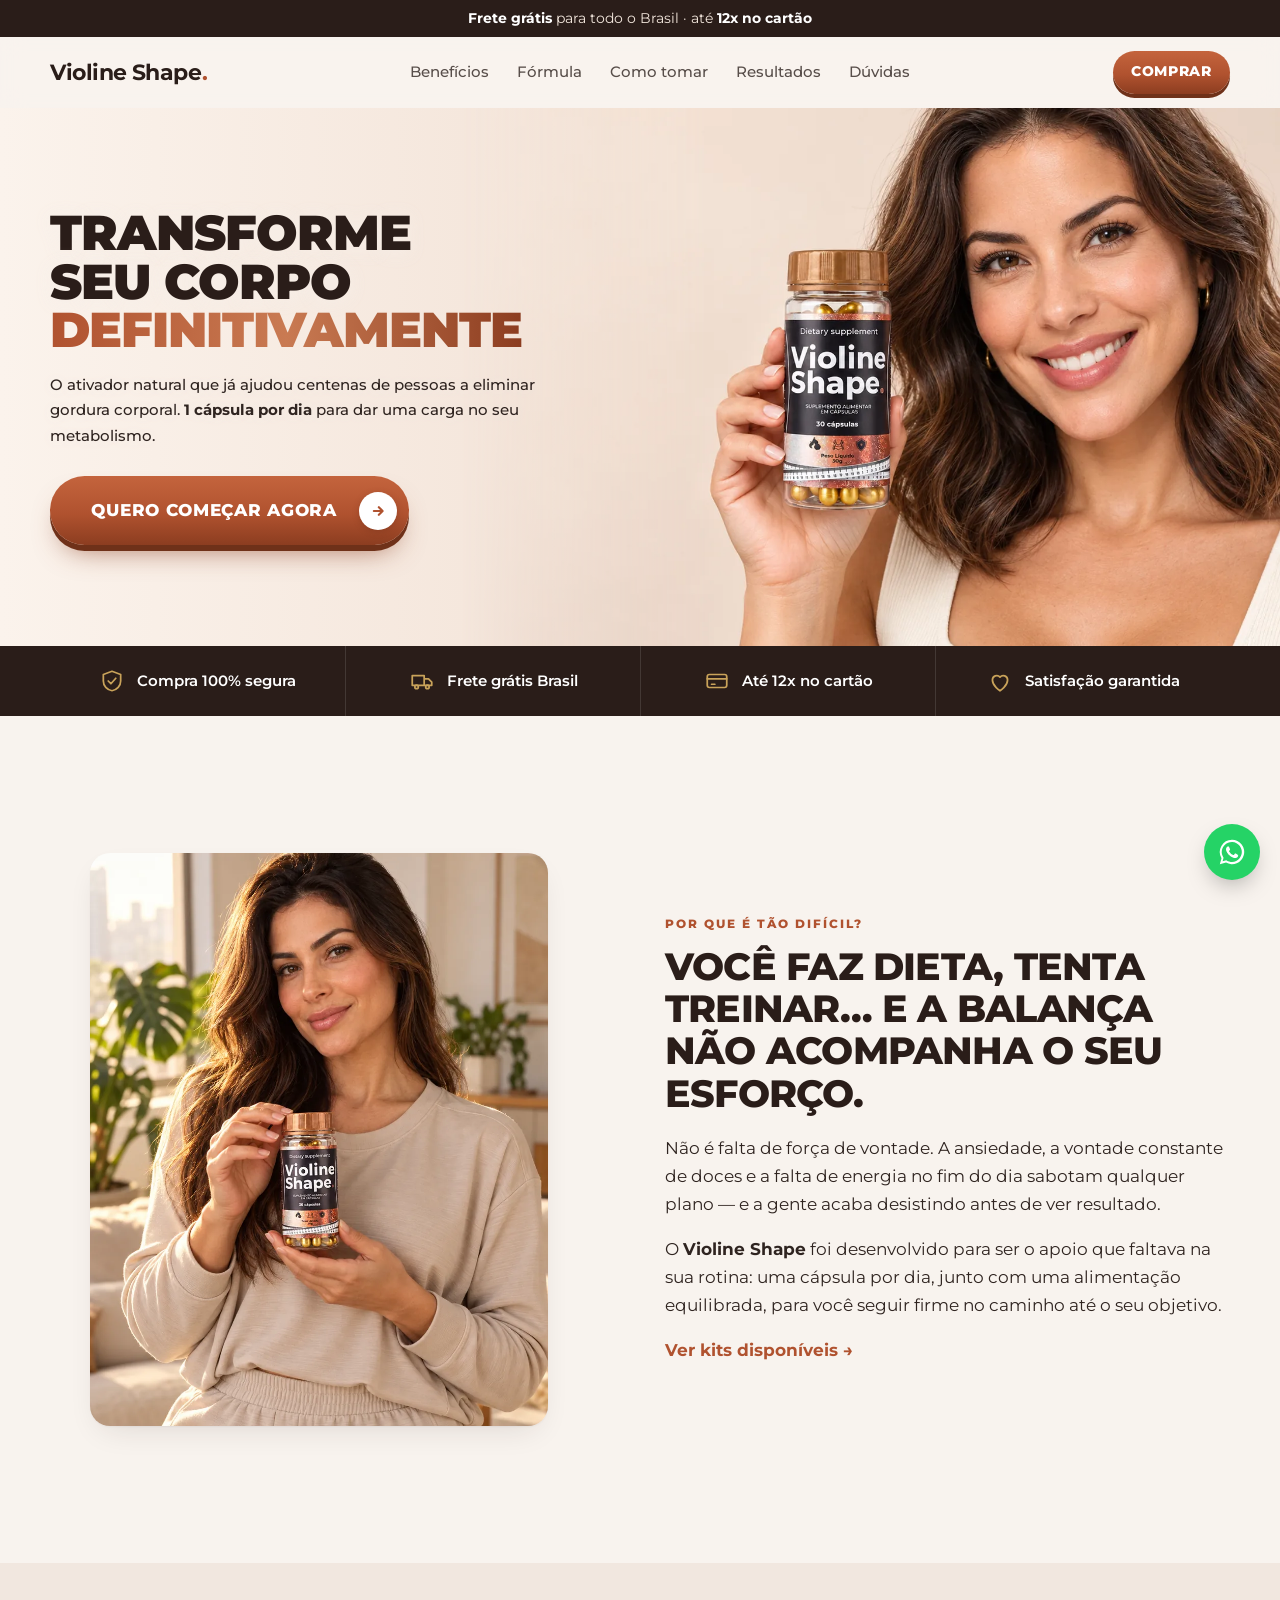
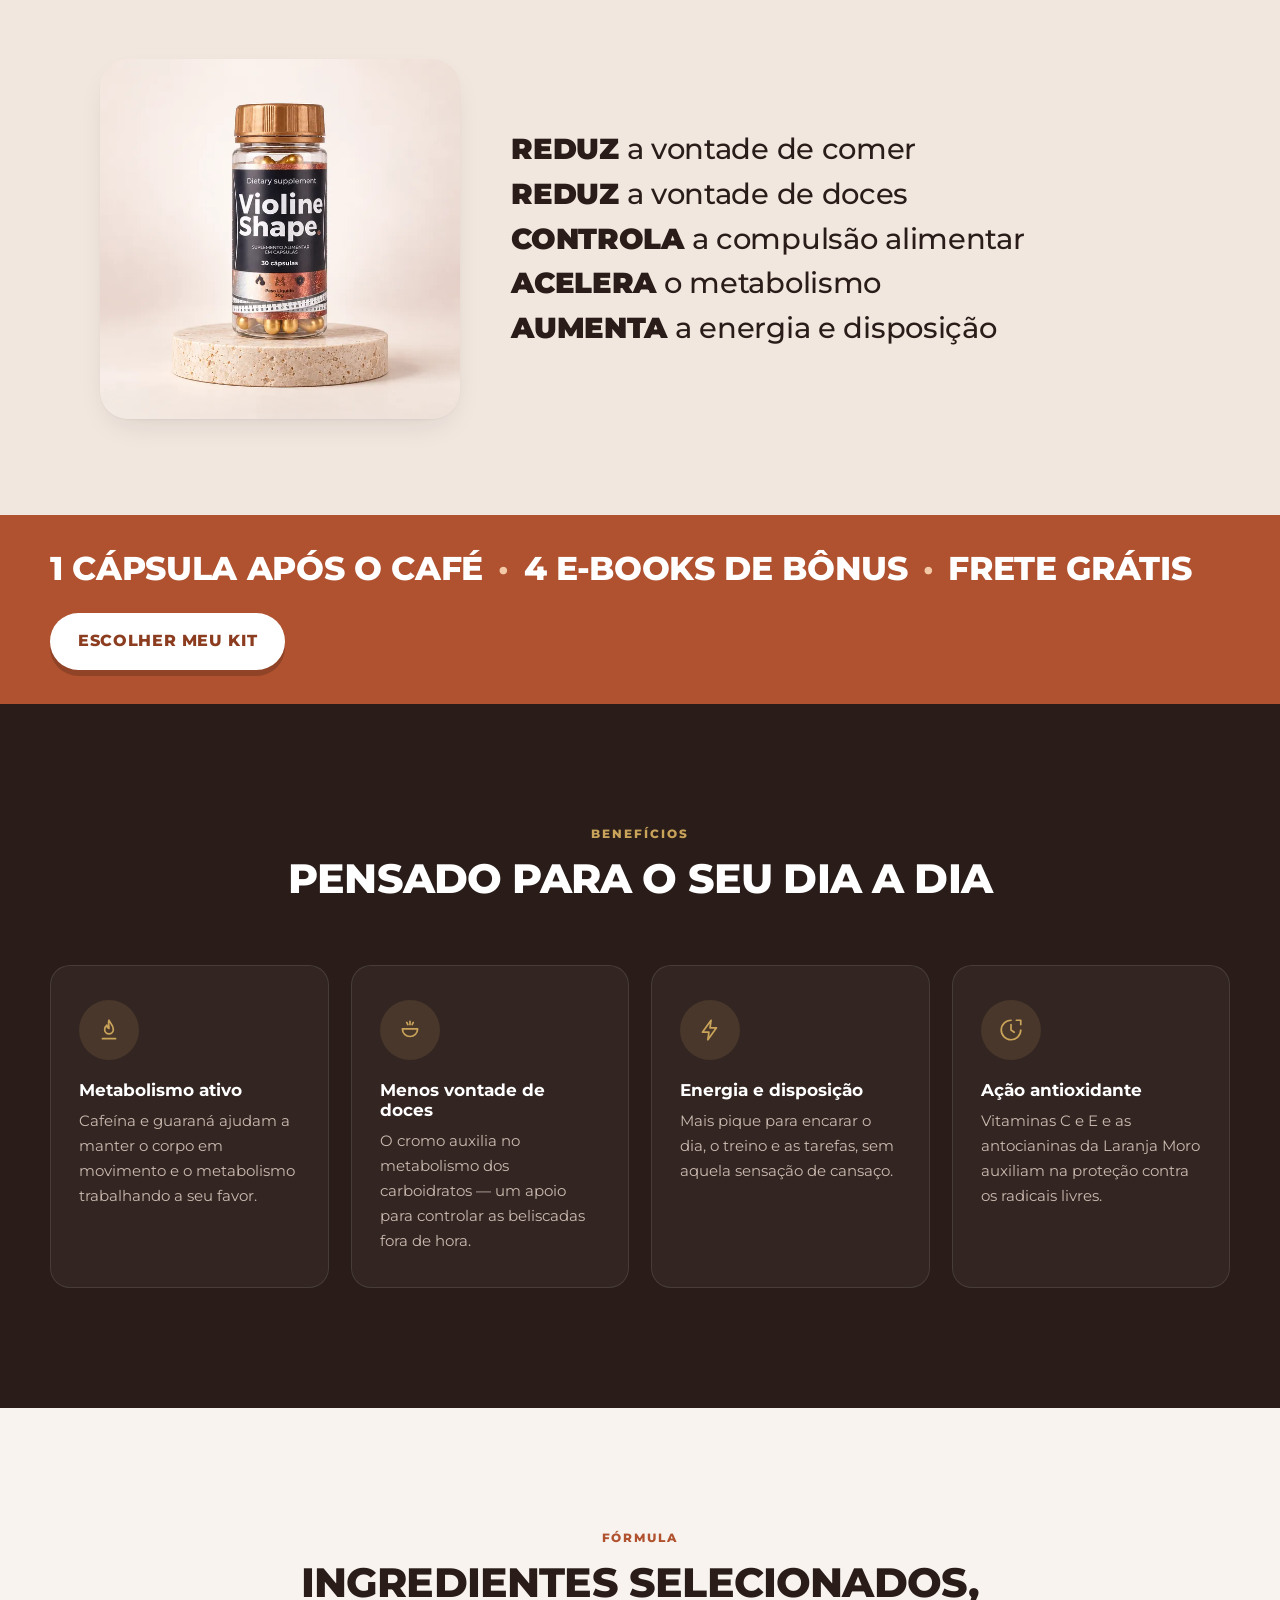
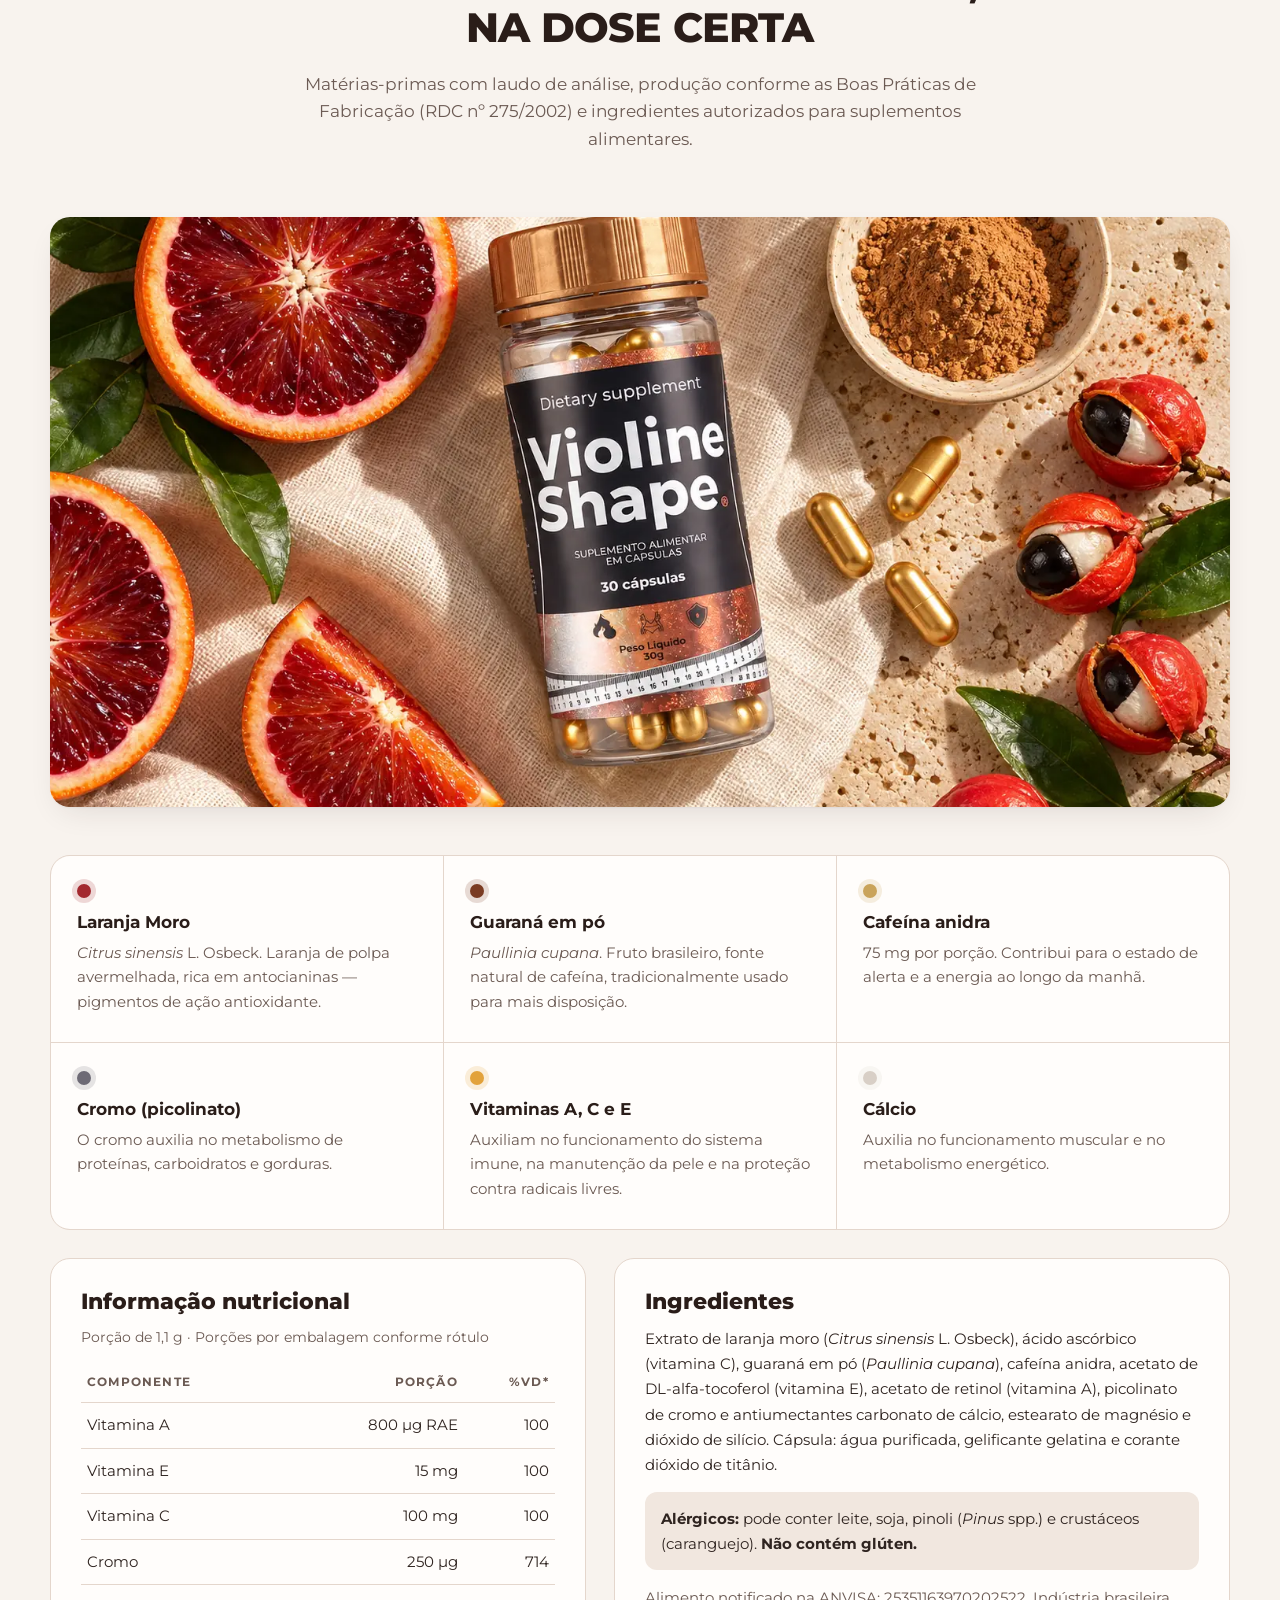
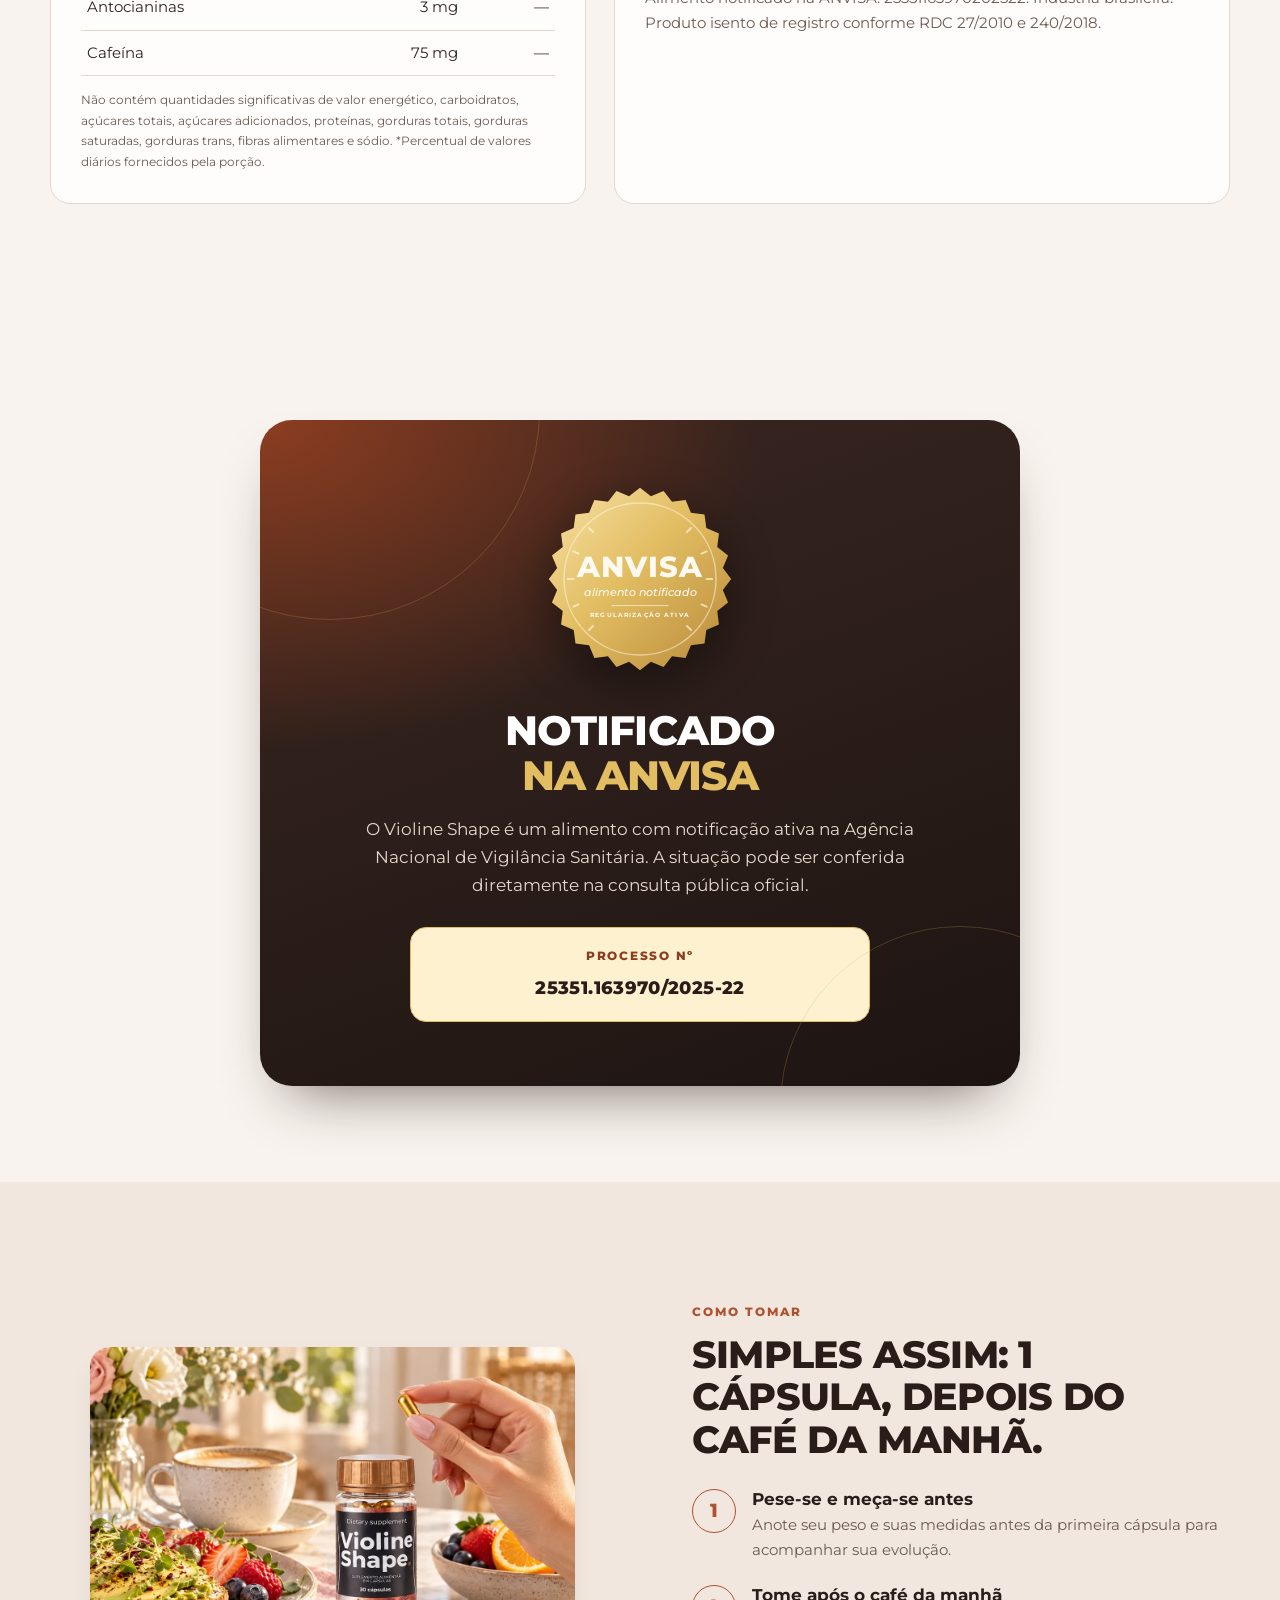
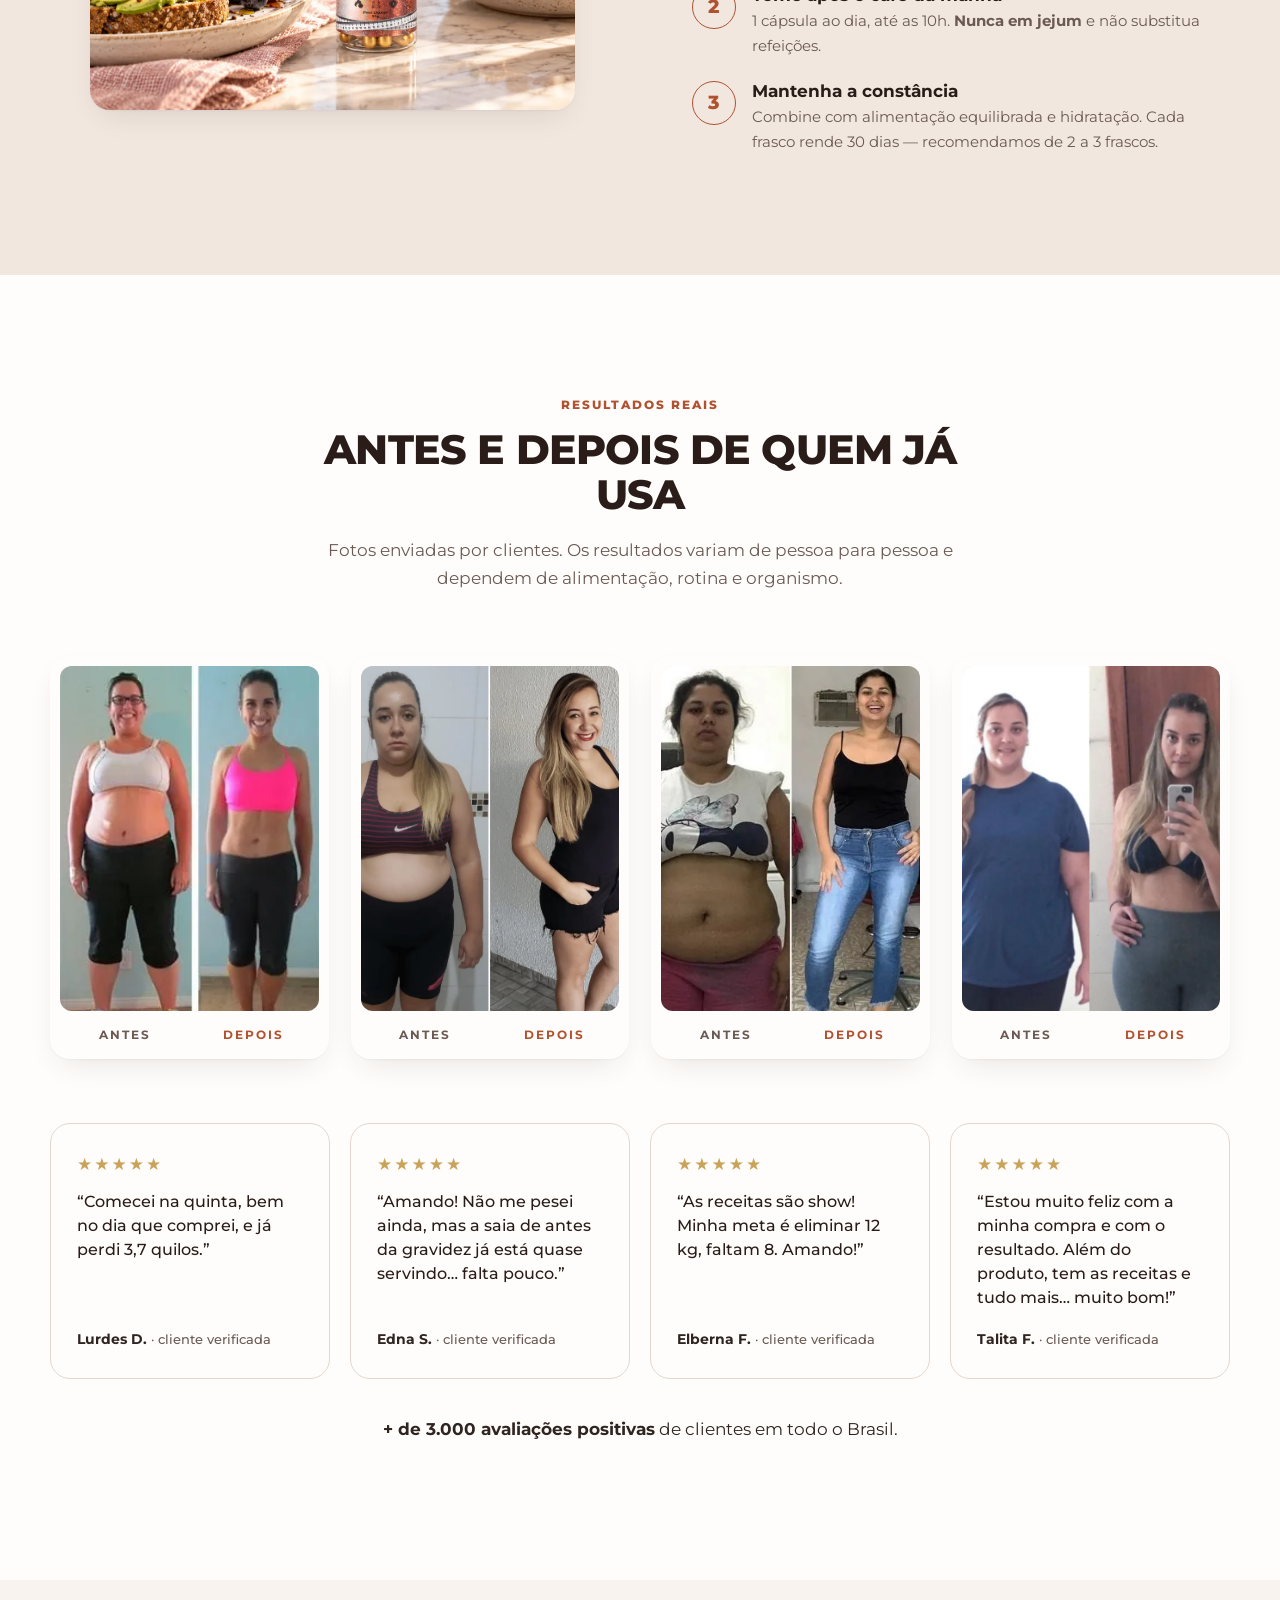
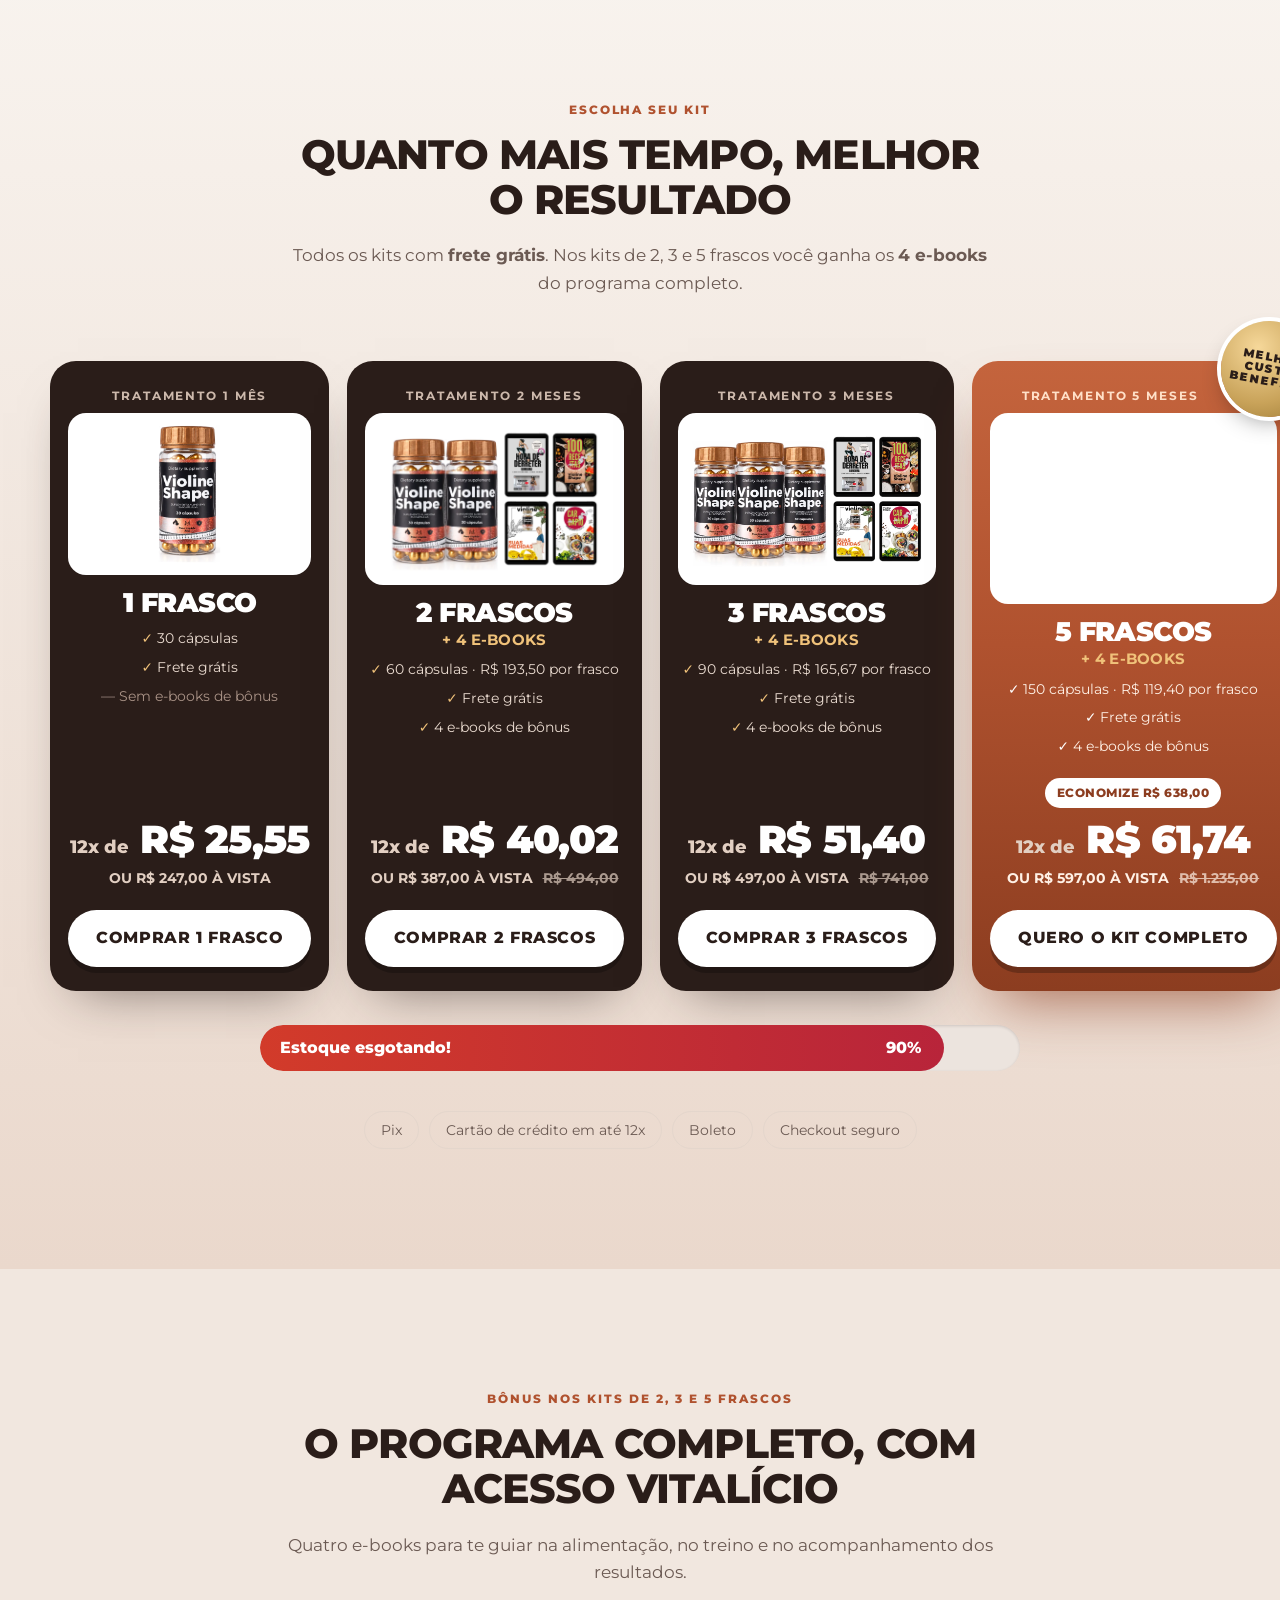
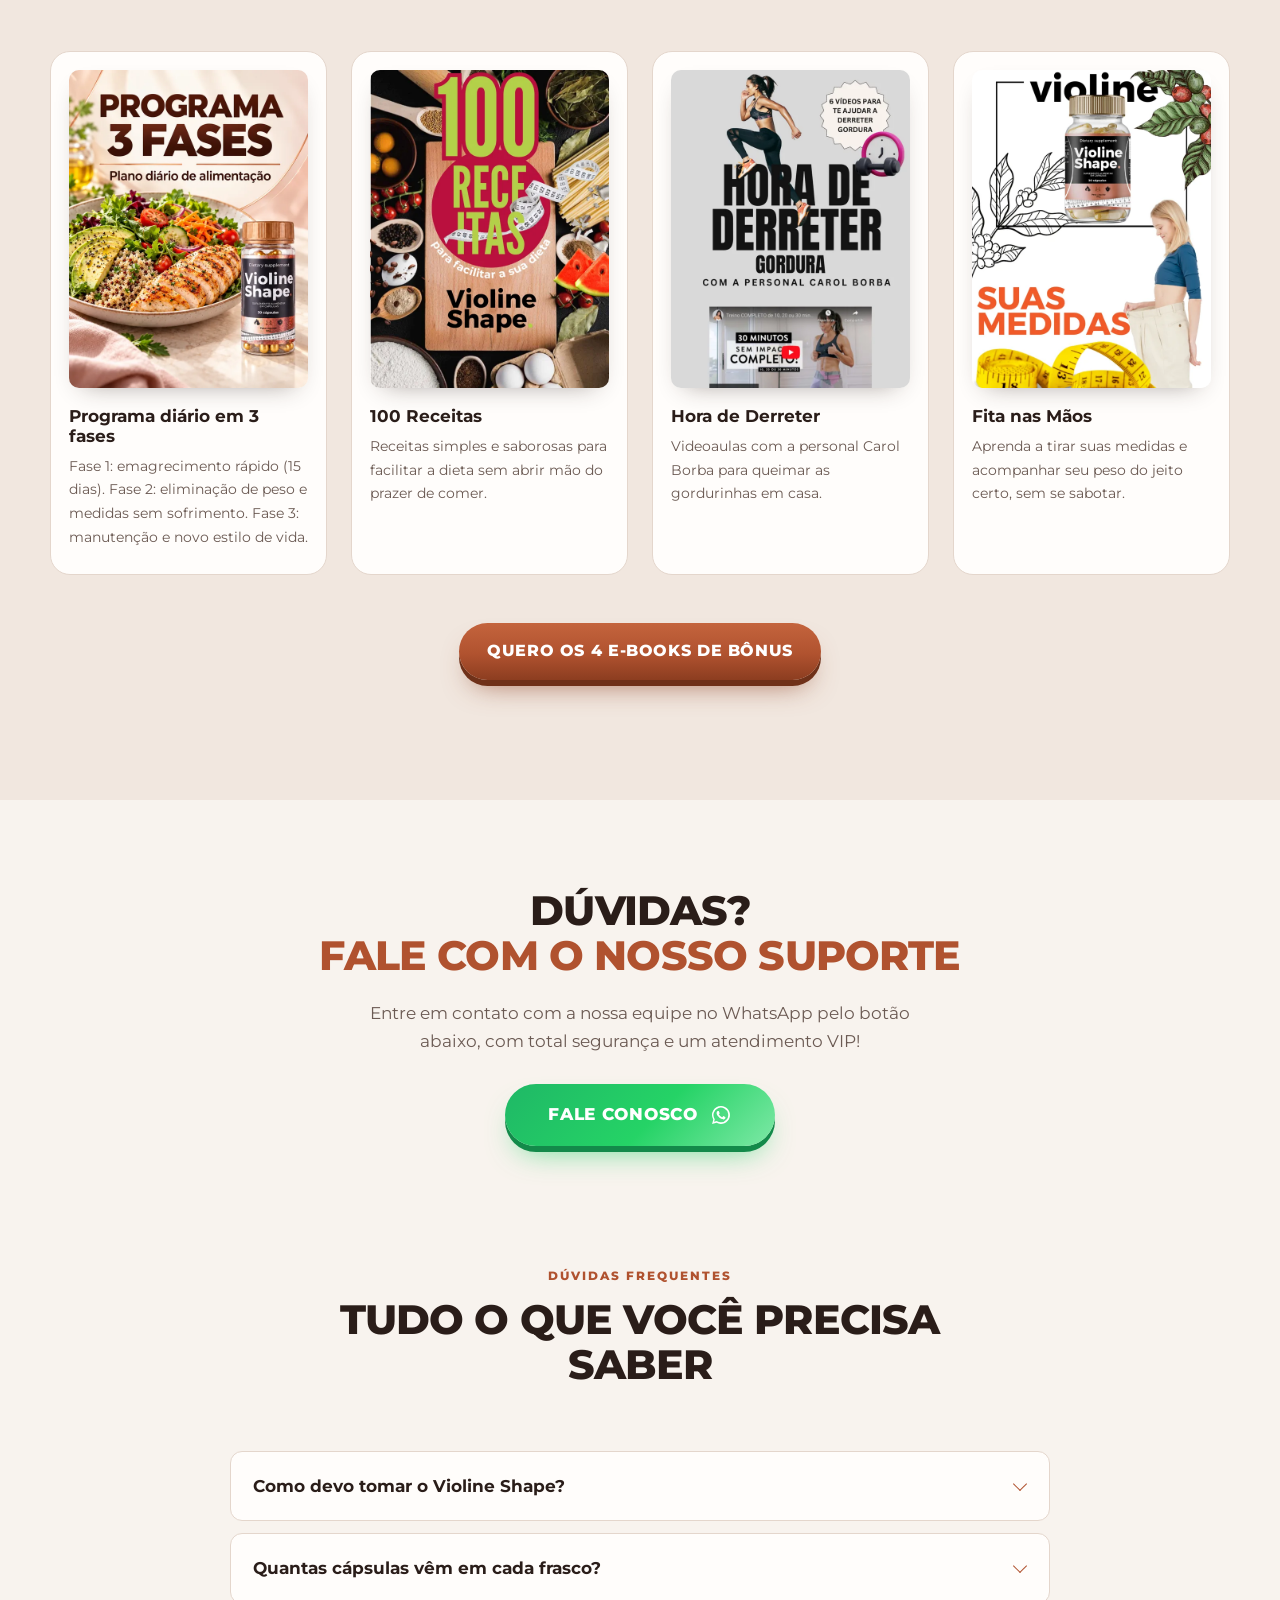
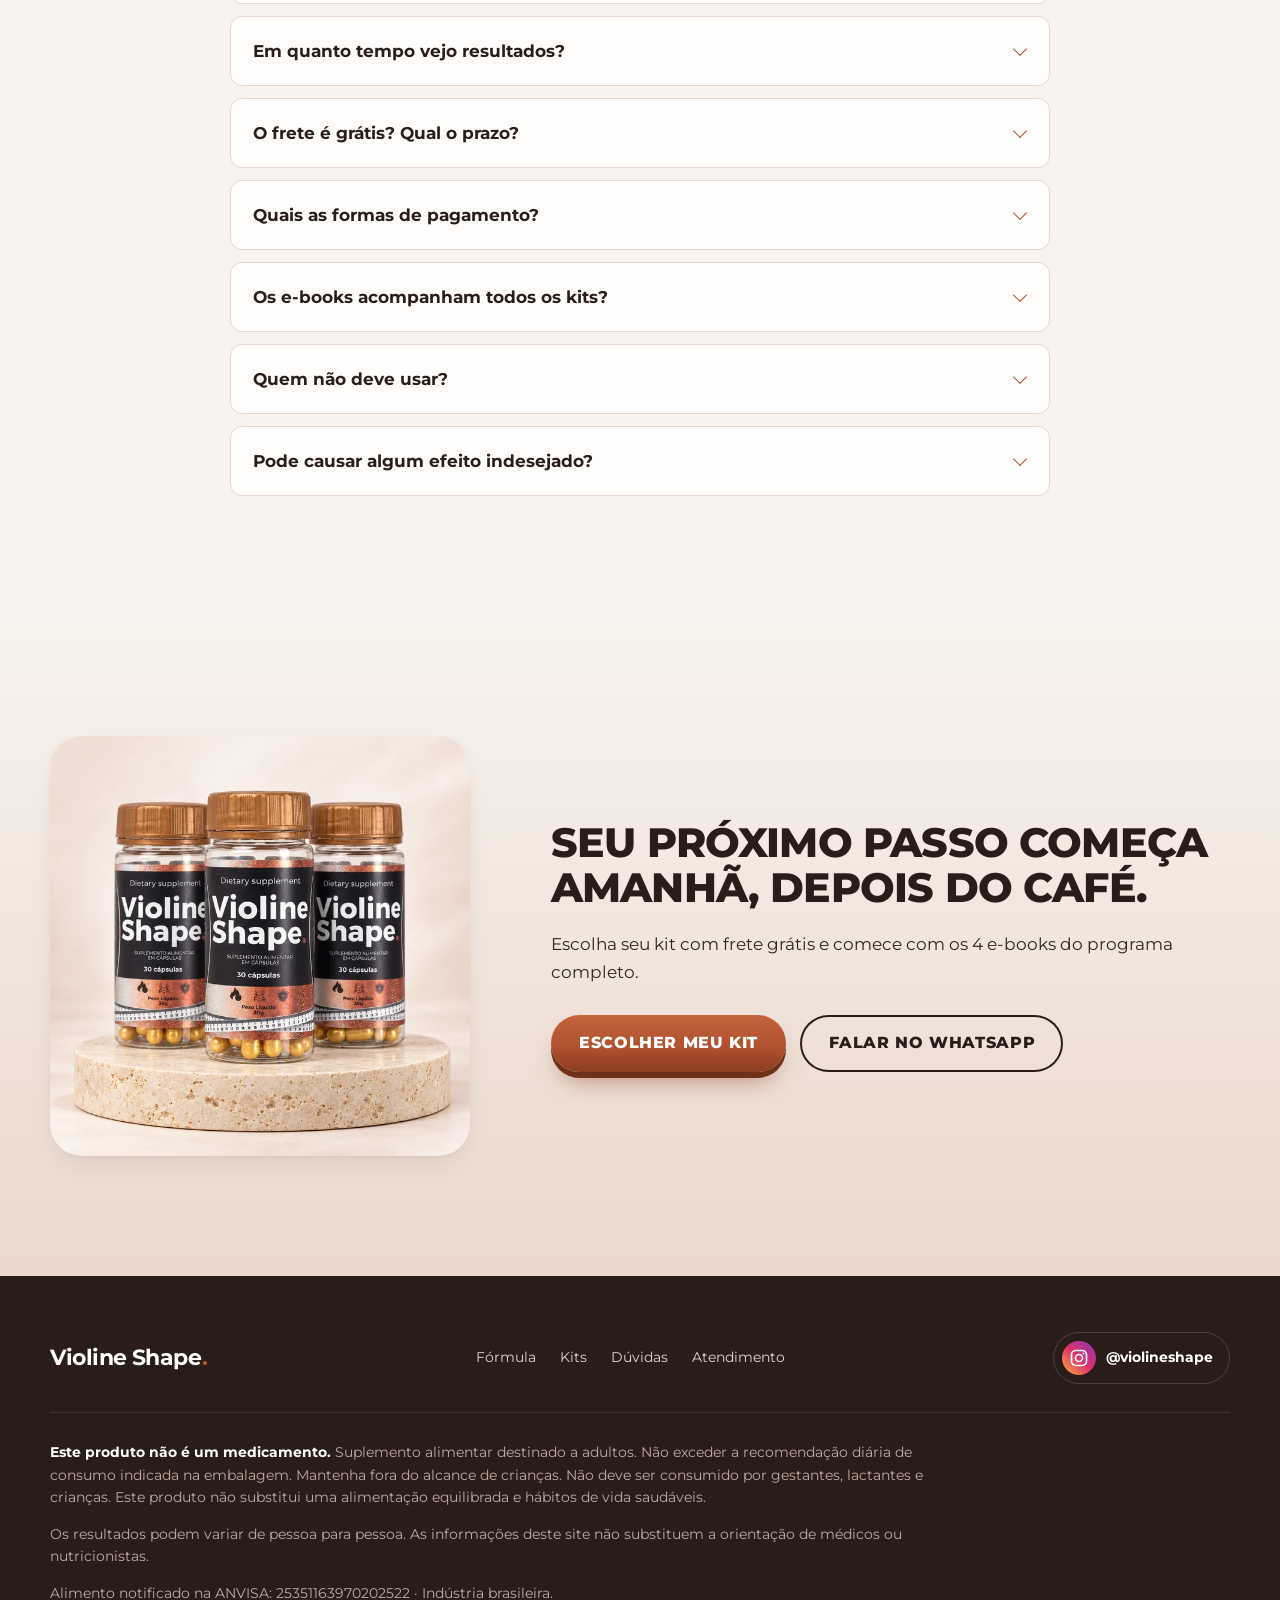
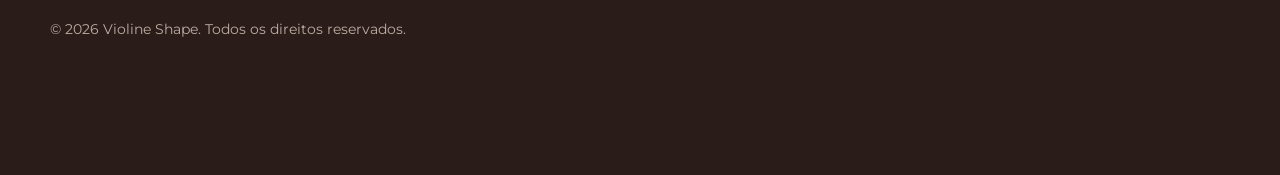
==== commit ada72f97: "Atualiza o parcelado do kit de 1 frasco para 12x de R$ 25,55. Co-authored-by: Cursor <cursoragent@cu" ====
--- a/site/index.html
+++ b/site/index.html
@@ -408,7 +408,7 @@
               <li>Frete grátis</li>
               <li class="is-off">Sem e-books de bônus</li>
             </ul>
-            <p class="offer__price"><small>12x de</small> R$ 24,72</p>
+            <p class="offer__price"><small>12x de</small> R$ 25,55</p>
             <p class="offer__cash">ou R$ 247,00 à vista</p>
             <a class="btn btn--ghost btn--block js-checkout" data-kit="1" data-value="247" href="https://ev.braip.com/checkout/plao14z6/chek66ol?currency=BRL" rel="noopener">Comprar 1 frasco</a>
           </article>
@@ -578,7 +578,7 @@
 
   <!-- Barra fixa mobile -->
   <div class="sticky-cta" aria-hidden="true">
-    <div><strong>A partir de 12x R$ 24,72</strong><span>Frete grátis</span></div>
+    <div><strong>A partir de 12x R$ 25,55</strong><span>Frete grátis</span></div>
     <a href="#ofertas" class="btn btn--sm" tabindex="-1">Ver kits</a>
   </div>
 
